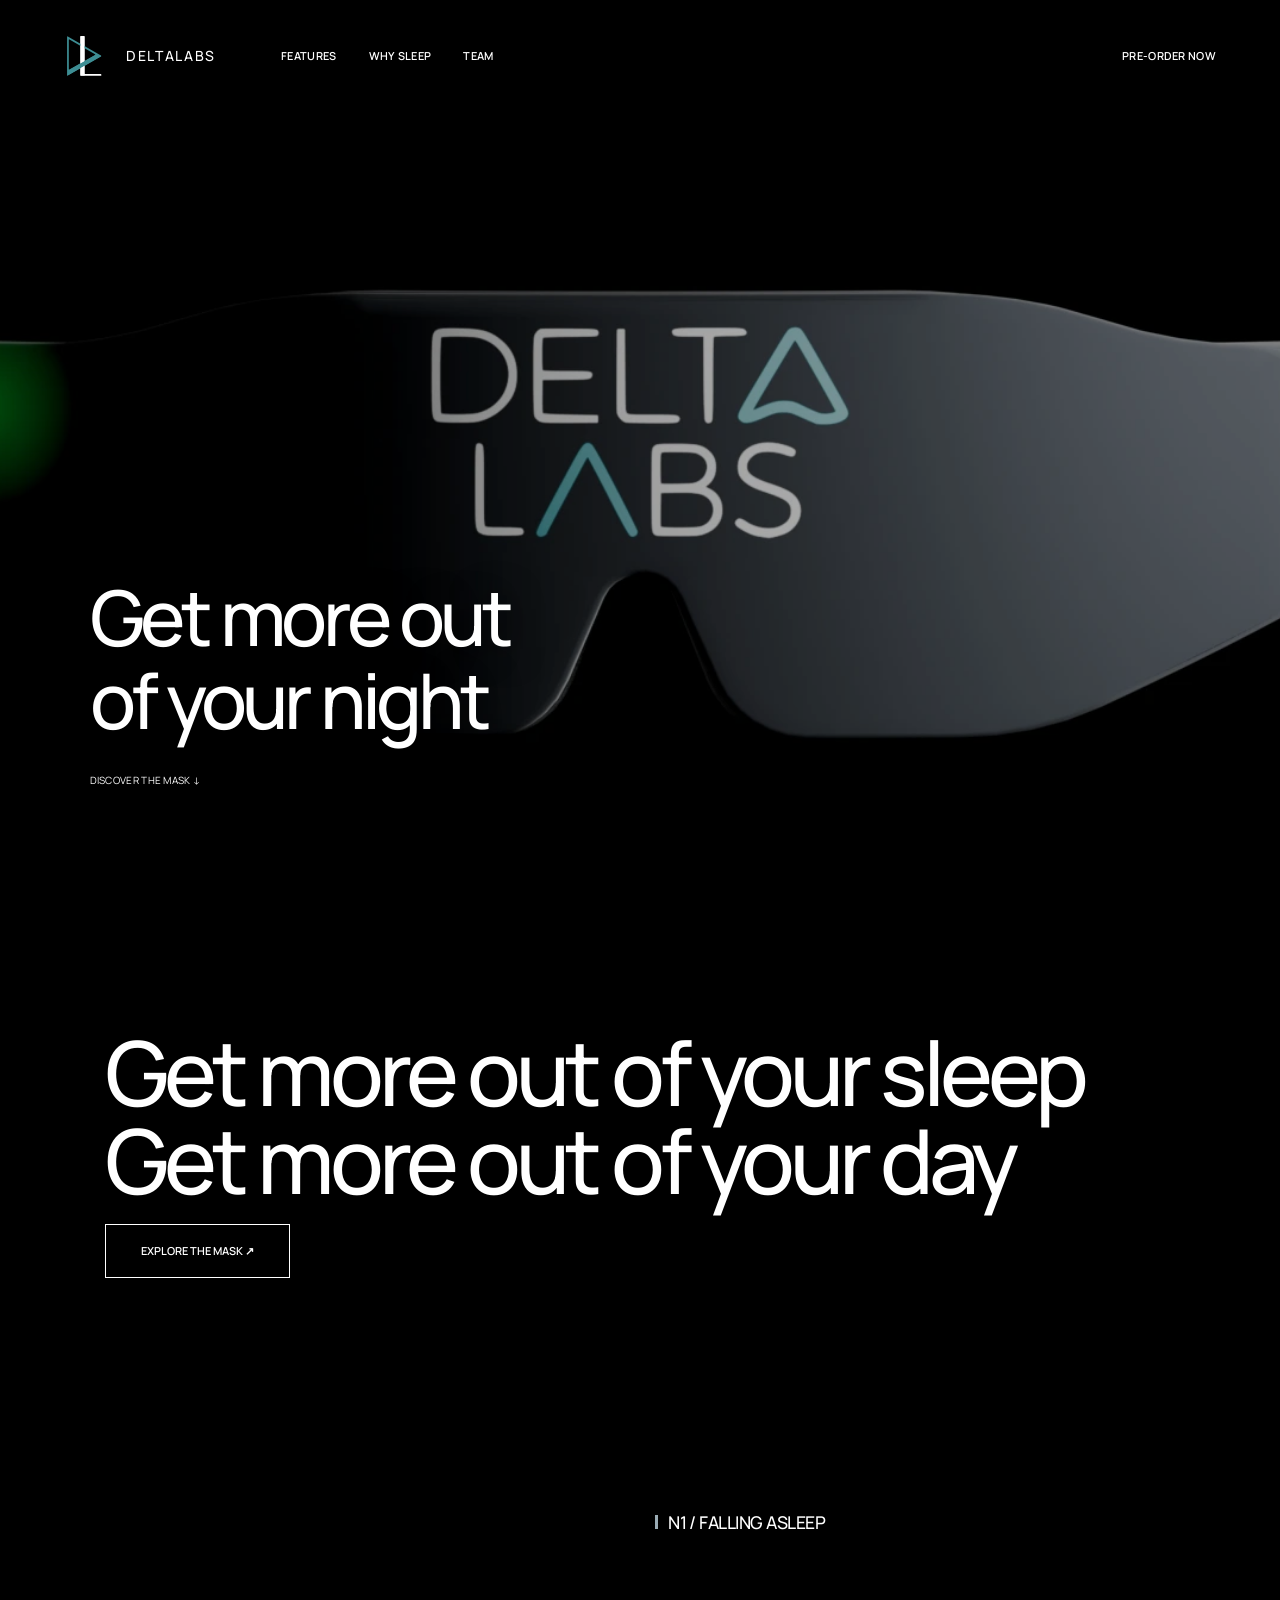
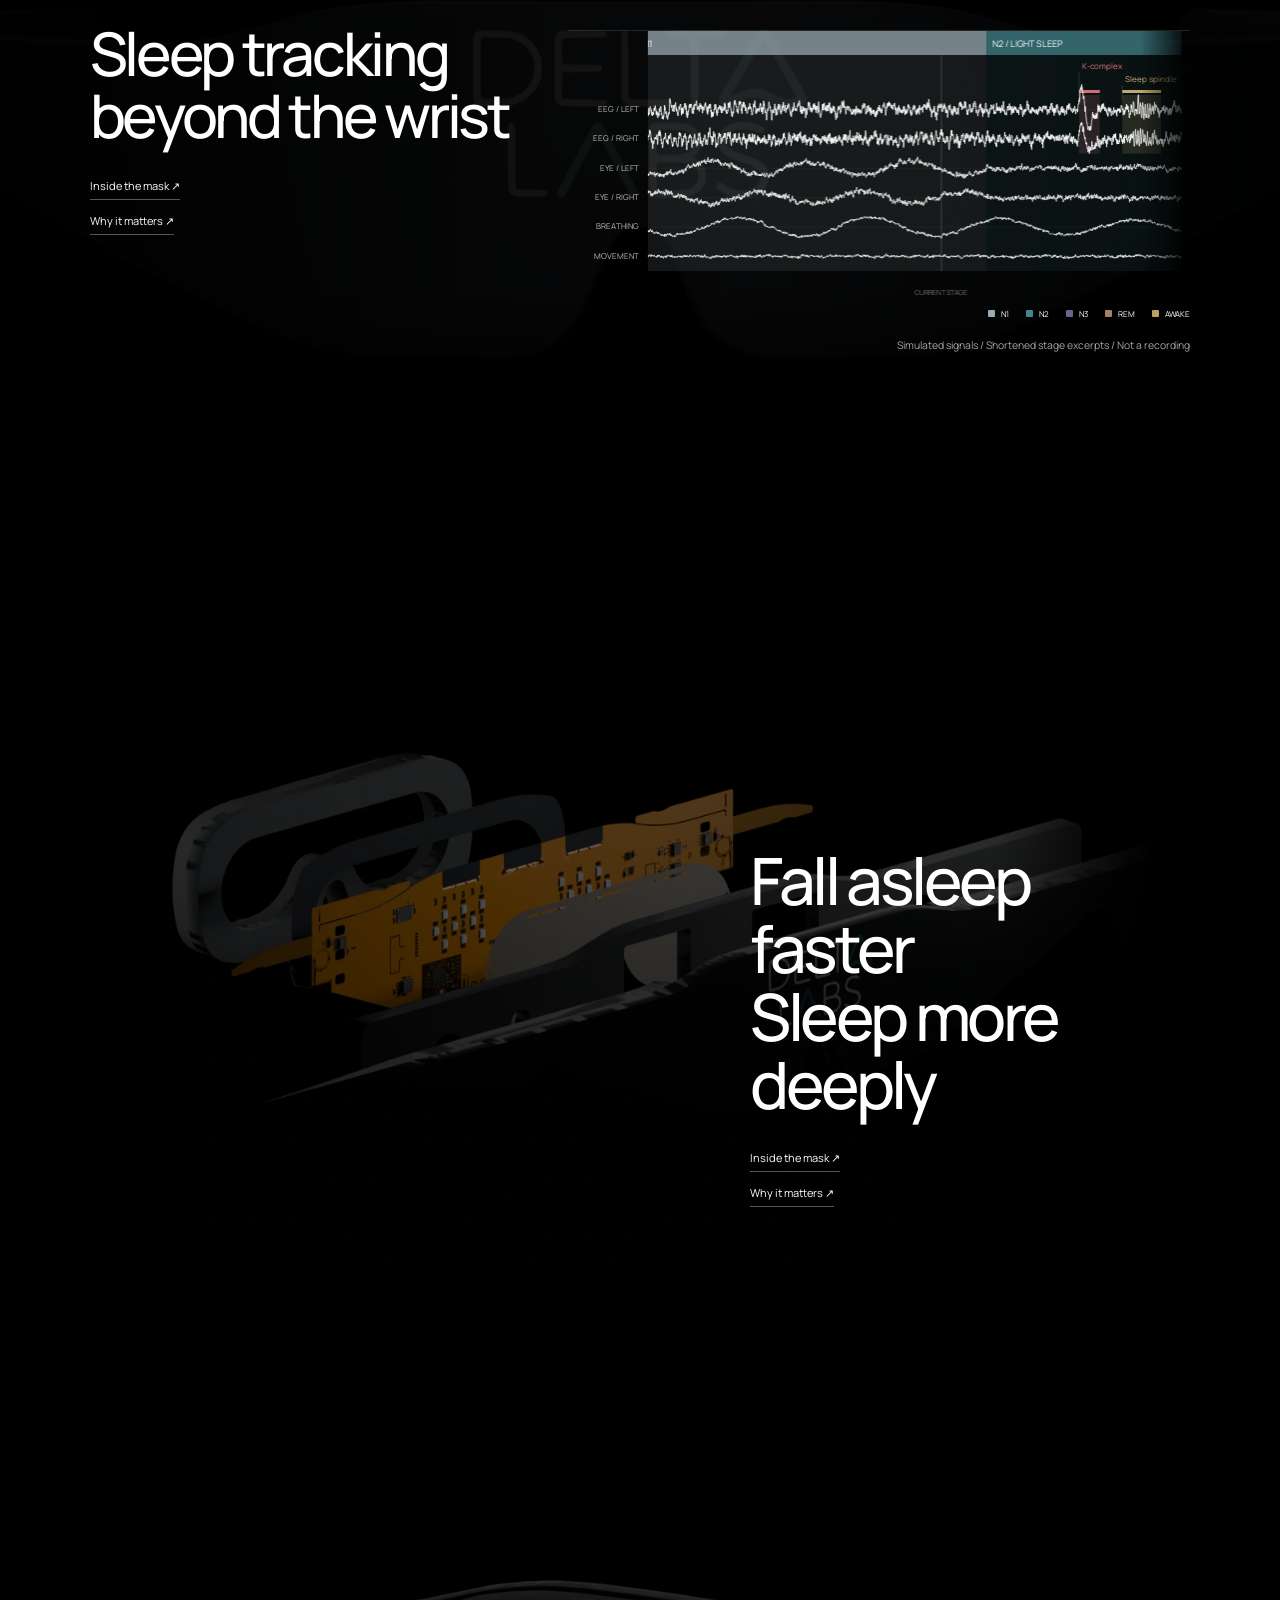
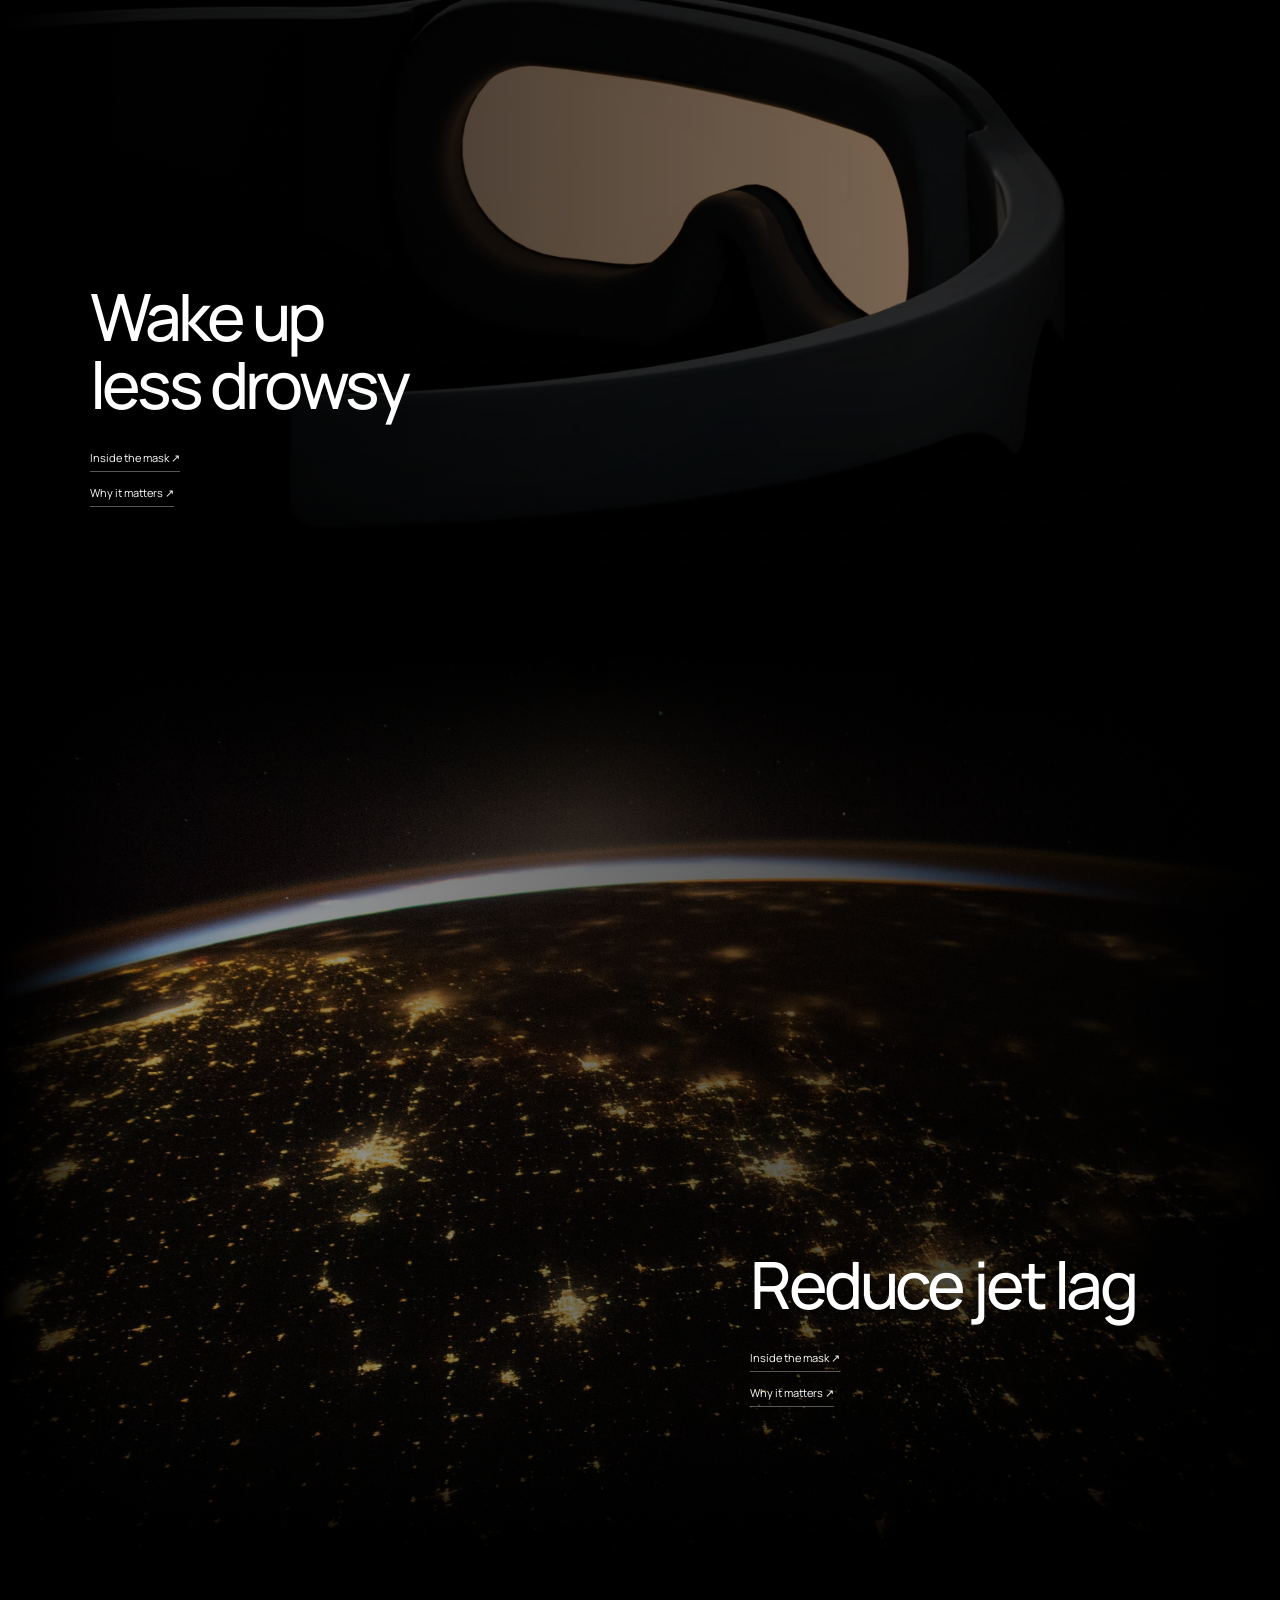
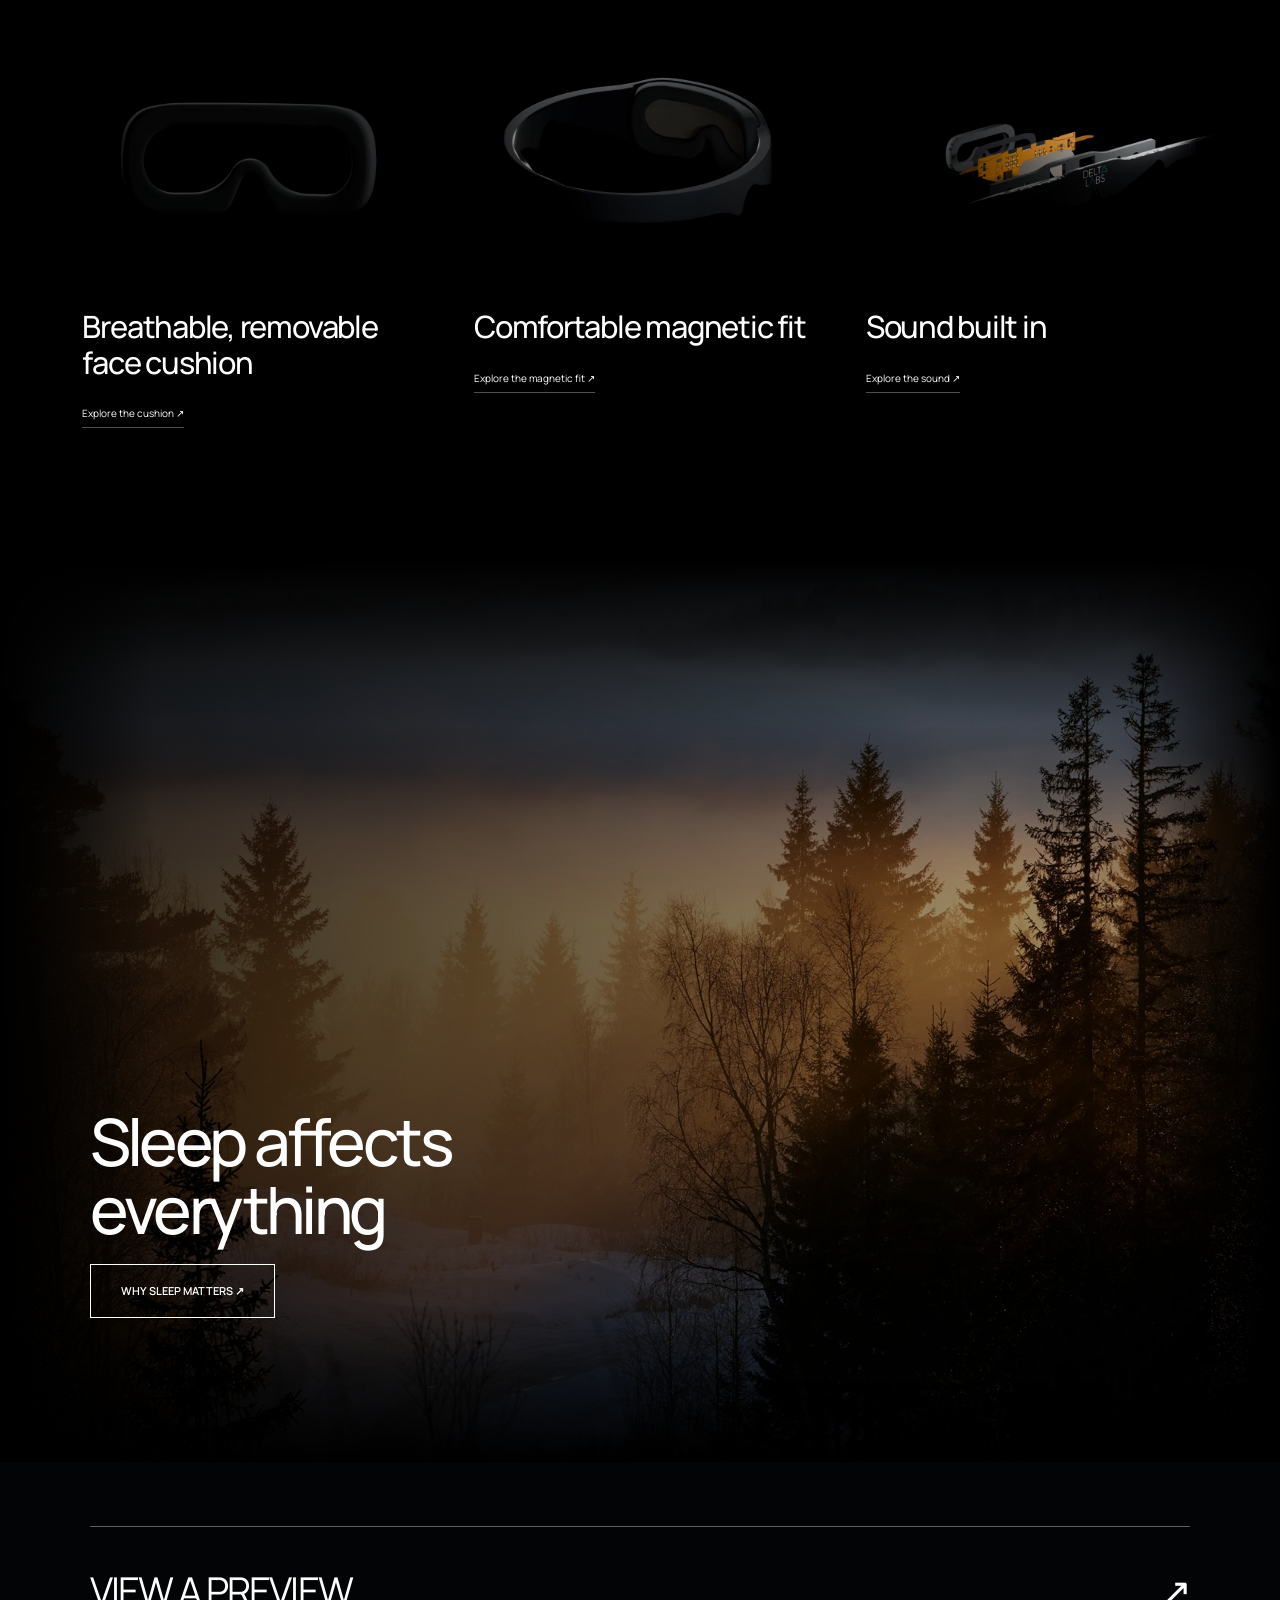
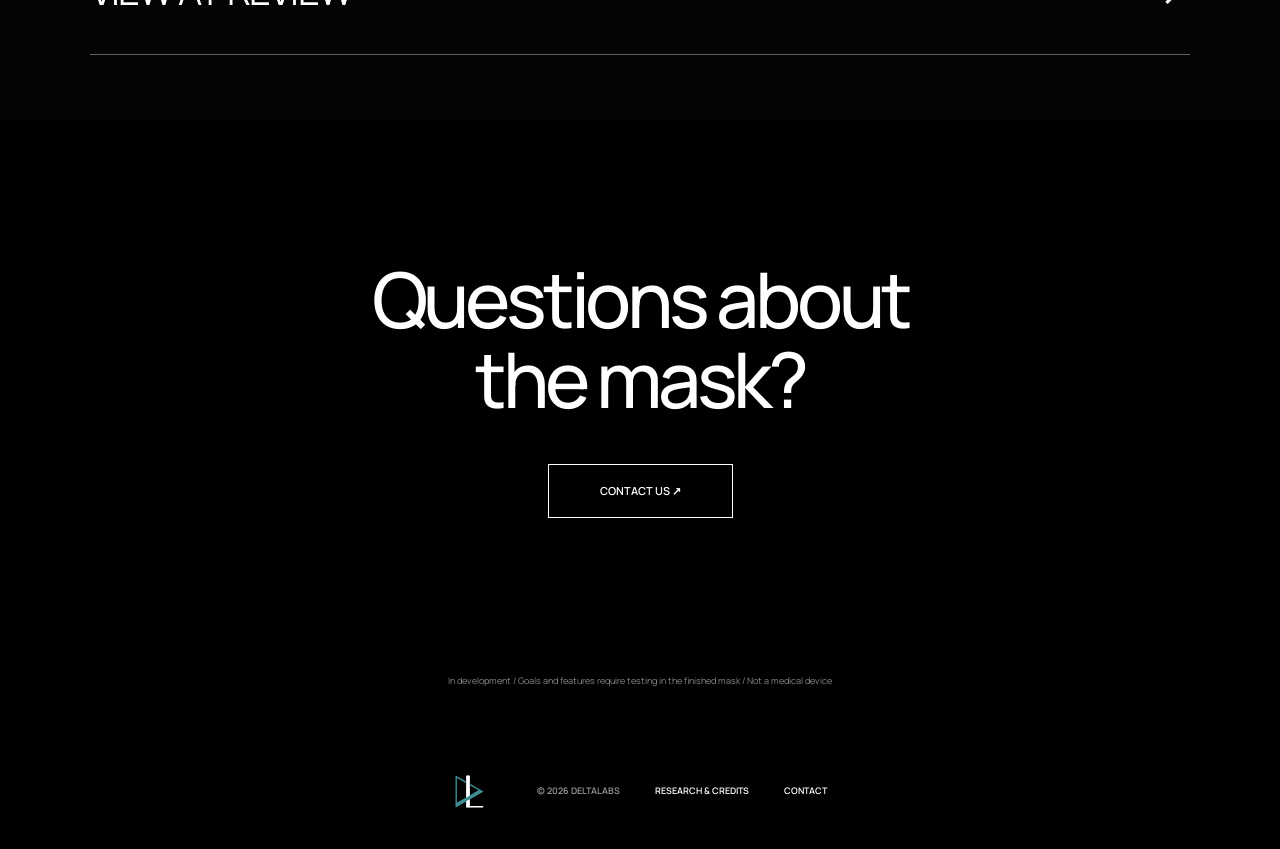
==== index.html @ 25a701cd "Shape charging pulse into two fabric light zones" ====
<!DOCTYPE html>

<html lang="en"><head><meta charset="utf-8"/><meta content="width=device-width,initial-scale=1" name="viewport"/><meta content="#000" name="theme-color"/><title>Affordable smart sleep masks — DeltaLabs</title><meta content="Affordable smart sleep masks — sleep tracking, timed light and sound, and sleep education in one mask" name="description"/><link href="assets/mark.svg?v=8" rel="icon"/><link href="styles.css?v=8" rel="stylesheet"/><link href="v4.css?v=8" rel="stylesheet"/><link href="v5.css?v=8" rel="stylesheet"/><script defer="" src="config.js"></script><script defer="" src="app.js?v=8"></script><link href="v6.css?v=8" rel="stylesheet"/><script src="signals.js?v=8" type="module"></script><link href="v8.css?v=8" rel="stylesheet"/><link rel="stylesheet" href="v9.css?v=10"></head><body class=""><a class="skip" href="#main">Skip to content</a><header class="header"><a aria-label="DeltaLabs home" class="brand" href="./"><img alt="" height="58" src="assets/mark.svg?v=8" width="58"/><span>DELTALABS</span></a><nav aria-label="Main navigation" id="navigation"><a href="features.html?v=8">Features</a><a href="sleep.html">Why sleep</a><a href="about.html">Team</a></nav><a class="nav-cta" data-campaign="" href="./#launch">Pre-order now</a><button aria-controls="navigation" aria-expanded="false" aria-label="Open navigation" class="menu-toggle"><span></span><span></span></button></header><main id="main"><section class="opening"><video aria-label="The mask under slowly moving light, followed by camera moves around its separating layers" autoplay="" class="cinematic" id="hero-video" loop="" muted="" playsinline="" poster="assets/turn-poster.webp?v=9"><source src="assets/turn-slow-v13.mp4?v=13" type="video/mp4"/></video><div class="hero-words"><h1>Get more out<br/>of your night</h1><a href="#product">DISCOVER THE MASK ↓</a></div></section>
<section class="statement" data-reveal="" id="product"><h2>Get more out of your sleep<br/>Get more out of your day</h2><a class="button" href="features.html?v=8">EXPLORE THE MASK ↗</a></section>
<section class="benefit tracking"><img alt="The mask’s dark fabric" class="backdrop" loading="lazy" src="assets/mask-front.webp?v=9"/><section aria-label="Simulated sleep signals" class="sleep-signals"><div class="signal-heading"><h3 aria-live="polite" id="current-sleep-stage">N2 / LIGHT SLEEP</h3></div><div class="signal-plot"><canvas aria-label="A moving illustration of brainwaves, eye movements, breathing and movement with sleep-stage bands, brief awakenings, K-complexes and sleep spindles" id="sleep-signals-canvas" role="img"></canvas></div><div class="signal-legend"><span data-stage="N1">N1</span><span data-stage="N2">N2</span><span data-stage="N3">N3</span><span data-stage="REM">REM</span><span data-stage="Awake">AWAKE</span></div><p class="signal-note">Simulated signals / Shortened stage excerpts / Not a recording</p></section><div class="benefit-copy" data-reveal=""><h2>Sleep tracking<br/>beyond the wrist</h2><div class="text-links"><a href="features.html?v=8#sensing">Inside the mask ↗</a><a href="sleep.html#sleep-pressure">Why it matters ↗</a></div></div></section>
<section class="benefit focus-right"><video aria-label="The mask slowly separates as the camera moves around its layers" class="cinematic backdrop" loop="" muted="" playsinline="" poster="assets/assembly-poster.webp" preload="none"><source src="assets/inside-slow.mp4?v=8" type="video/mp4"/></video><div class="benefit-copy" data-reveal=""><h2>Fall asleep faster<br/>Sleep more deeply</h2><div class="text-links"><a href="features.html?v=8#audio">Inside the mask ↗</a><a href="sleep.html#sleep-pressure">Why it matters ↗</a></div></div></section>
<section class="benefit"><video aria-label="The mask reassembles completely, then its inner wake light gradually illuminates" autoplay="" class="cinematic backdrop table-shot" loop="" muted="" playsinline="" poster="assets/wake-poster.webp?v=8" preload="none"><source src="assets/wake-slow.mp4?v=8" type="video/mp4"/></video><div class="benefit-copy" data-reveal=""><h2>Wake up<br/>less drowsy</h2><div class="text-links"><a href="features.html?v=8#light">Inside the mask ↗</a><a href="sleep.html#morning-light">Why it matters ↗</a></div></div></section>
<section class="benefit focus-right"><img alt="Sunrise over Earth with city lights on the night side" class="backdrop" loading="lazy" src="assets/earth-dawn.webp"/><div class="benefit-copy" data-reveal=""><h2>Reduce jet lag</h2><div class="text-links"><a href="features.html?v=8#light">Inside the mask ↗</a><a href="sleep.html#jet-lag">Why it matters ↗</a></div></div></section>
<section class="material-pair"><article><video aria-label="Close-up of the grey-black foam cushion" autoplay="" class="cinematic" loop="" muted="" playsinline="" poster="assets/foam-poster.webp" preload="none"><source src="assets/foam-slow.mp4?v=8" type="video/mp4"/></video><div data-reveal=""><h2>Breathable, removable face cushion</h2><a href="features.html?v=8#comfort">Explore the cushion ↗</a></div></article><article><video aria-label="The flexible mask bends closed, followed by light glinting over its seated magnets" autoplay="" class="cinematic" loop="" muted="" playsinline="" poster="assets/magnetic-poster.webp?v=8" preload="none"><source src="assets/magnetic-slow.mp4?v=8" type="video/mp4"/></video><div data-reveal=""><h2>Comfortable magnetic fit</h2><a href="features.html?v=8#fit">Explore the magnetic fit ↗</a></div></article><article><video aria-label="The mask layers and integrated audio hardware" autoplay class="cinematic" loop muted playsinline poster="assets/assembly-poster.webp" preload="none"><source src="assets/inside-slow.mp4?v=8" type="video/mp4"></video><div data-reveal><h2>Sound built in</h2><a href="features.html?v=8#audio">Explore the sound ↗</a></div></article></section><section class="benefit nature-link"><img alt="Morning sunlight through a misty forest" class="backdrop" loading="lazy" src="assets/forest-dawn.webp"/><div class="benefit-copy" data-reveal=""><h2>Sleep affects<br/>everything</h2><a class="button" href="sleep.html">WHY SLEEP MATTERS ↗</a></div></section>
<section class="ad-section"><details class="ad-preview"><summary>VIEW A PREVIEW <span>↗</span></summary><div class="ad-frame"><video controls playsinline preload="none" poster="assets/turn-poster.webp" aria-label="DeltaLabs advertisement with music"><source src="assets/deltalabs-ad.mp4" type="video/mp4"></video><p>The DeltaLabs advertisement / Sound on</p></div></details></section><section class="launch-minimal" data-reveal="" id="launch"><h2>Questions about<br/>the mask?</h2><button class="button" data-contact-open="">CONTACT US ↗</button></section><p class="product-note">In development / Goals and features require testing in the finished mask / Not a medical device</p></main><footer><a aria-label="DeltaLabs home" class="footer-brand" href="./"><img alt="" height="44" src="assets/mark.svg?v=8" width="39"/></a><span>© <span data-year="">2026</span> DELTALABS</span><a href="science.html">RESEARCH &amp; CREDITS</a><button data-contact-open="">CONTACT</button><div aria-label="DeltaLabs social accounts" class="socials"></div></footer><dialog aria-labelledby="preorder-title" id="preorder-dialog"><button aria-label="Close" class="dialog-close" data-close="">×</button><h2 id="preorder-title">Pre-orders opening soon</h2><p>The mask is still in development<br/>We’ll link pre-orders here when they open</p><a data-contact="" hidden=""></a><div class="socials"></div></dialog><dialog aria-labelledby="contact-title" id="contact-dialog"><button aria-label="Close contact" class="dialog-close" data-close="">×</button><h2 id="contact-title">Get in touch</h2><p>We’d love to hear from you</p><a data-contact="" hidden=""></a><div class="socials"></div></dialog></body></html>
---- styles.css ----
@import url('https://fonts.googleapis.com/css2?family=Archivo:wght@400;500;600;700&display=swap');
:root{color-scheme:dark;--font:'Archivo',Arial,Helvetica,sans-serif}*{box-sizing:border-box}html{scroll-behavior:smooth}body{margin:0;background:#000;color:#fff;font:15px/1.65 var(--font);overflow-x:hidden}a{color:inherit;text-decoration:none}button{font:inherit;color:inherit;border:0;background:none;cursor:pointer}img,video{display:block;max-width:100%}a:focus-visible,button:focus-visible,summary:focus-visible{outline:1px solid #fff;outline-offset:7px}::selection{background:white;color:black}.sr-only{position:absolute;width:1px;height:1px;padding:0;margin:-1px;overflow:hidden;clip:rect(0,0,0,0);white-space:nowrap;border:0}.skip{position:fixed;z-index:100;top:-80px;left:20px;background:white;color:black;padding:15px}.skip:focus{top:10px}.header{position:absolute;z-index:20;top:0;left:0;width:100%;height:112px;display:flex;align-items:center;gap:65px;padding:0 5%;background:linear-gradient(#0008,transparent)}.brand{display:block;flex-shrink:0}.brand img{width:116px;height:65px;object-fit:contain}.header nav{display:flex;gap:32px}.header nav a,.nav-cta{font-size:11px;font-weight:600;letter-spacing:.3px;text-transform:uppercase;position:relative}.header nav a:after,.nav-cta:after{content:'';position:absolute;width:0;height:1px;bottom:-6px;left:0;background:white;transition:width .3s}.header nav a:hover:after,.nav-cta:hover:after{width:100%}.nav-cta{margin-left:auto}.menu-toggle{display:none}.hero{position:relative;width:100%;height:100svh;min-height:540px;background:#000;overflow:hidden}.hero>video{width:100%;height:100%;object-fit:cover;object-position:center}.scroll-cue{position:absolute;bottom:38px;left:calc(50% - 20px);width:40px;height:40px;display:grid;place-items:center}.scroll-cue span{width:15px;height:15px;border-right:2px solid #fff;border-bottom:2px solid #fff;transform:rotate(45deg);animation:chevron 2.5s ease-in-out infinite}.replay{position:absolute;bottom:42px;right:5%;font-size:9px;letter-spacing:1px;color:#ffffffa0;min-height:35px;padding:10px}.scene{position:relative;min-height:740px;height:100svh;max-height:1300px;isolation:isolate;overflow:hidden;background:#000}.scene-image{position:absolute;inset:0;width:100%;height:100%;object-fit:cover;object-position:center;z-index:-2}.scene:after{content:'';position:absolute;inset:0;background:linear-gradient(0deg,#000b,transparent 53%);z-index:-1;pointer-events:none}.scene-copy{position:absolute;left:6%;bottom:10%;max-width:420px}.scene-copy.right{left:auto;right:6%}.eyebrow{font-size:12px;font-weight:400;letter-spacing:.6px;margin:0 0 15px;text-transform:uppercase;color:#fff}h2{font:600 clamp(38px,4.2vw,66px)/1.04 var(--font);letter-spacing:-1.6px;margin:0 0 20px}h2 em{font-style:normal}.scene-copy>p:not(.eyebrow),.launch-copy>p:not(.eyebrow){font-size:14px;color:#ddd;line-height:1.7;margin:0 0 24px}.button{display:inline-flex;min-height:54px;min-width:185px;padding:16px 24px;align-items:center;justify-content:center;border:1px solid #fff;color:#fff;background:transparent;font-size:11px;font-weight:600;transition:background .25s,color .25s}.button:hover{background:#fff;color:#000}.button span{margin-left:25px}.science-teaser{position:relative;min-height:800px;height:100svh;max-height:1100px;padding:100px 6%;display:flex;align-items:center;overflow:hidden}.science-heading{position:relative;z-index:2;max-width:470px}.science-heading h2{font-size:clamp(45px,5.5vw,82px)}.science-heading>p:not(.eyebrow){font-size:15px;color:#ccc;line-height:1.9;margin:25px 0 30px}.bird-trace{position:absolute;left:35%;top:9%;width:75%;height:85%;opacity:.8}.bird-trace svg{width:100%;height:100%;fill:none;stroke:#fff;stroke-width:1}.bird-trace circle{stroke:#ffffff13}.bird-trace .flight-path{stroke:#ffffff40;stroke-dasharray:2 10}.bird-trace .bird{fill:#fff;stroke:none;transform-origin:50% 50%;animation:glide 10s ease-in-out infinite}.launch{position:relative;min-height:850px;height:100svh;max-height:1300px;overflow:hidden;background:#000}.launch>img{position:absolute;inset:0;width:100%;height:100%;object-fit:cover}.launch-copy{position:absolute;bottom:9%;width:100%;text-align:center;padding:0 6%}.launch-copy h2{margin:0 0 20px}.contact-line{display:flex;justify-content:center;align-items:center;gap:45px;flex-wrap:wrap;padding:65px 6% 25px;font-size:10px;font-weight:500}.contact-line p{color:#888}.contact-line button{font-size:10px;padding:0}.contact-line a:hover,.contact-line button:hover{color:#aaa}.product-note{text-align:center;max-width:920px;margin:15px auto 45px;padding:0 5%;font-size:9px;color:#888;line-height:1.8}footer{display:flex;justify-content:center;align-items:center;gap:35px;min-height:115px;padding:30px 6%;font-size:9px;font-weight:600}footer>span{color:#999}footer button{font-size:9px;font-weight:600;padding:0}.footer-brand{margin-right:10px}.footer-brand img{object-fit:contain}.socials{display:flex;gap:22px;flex-wrap:wrap;font-size:10px}.socials:empty{display:none}dialog{border:1px solid #ffffff35;background:#050505;color:#fff;padding:50px;width:min(650px,92vw);max-height:90svh;overflow-y:auto}dialog::backdrop{background:#000e;backdrop-filter:blur(8px)}dialog h2{font-size:36px;letter-spacing:-1px}dialog p{font-size:13px;color:#bbb}.dialog-close{position:absolute;top:12px;right:18px;font-size:30px;font-weight:400;padding:5px;line-height:1}.small-note{font-size:10px!important;color:#999!important;margin-top:30px}.film-heading{display:flex;justify-content:space-between;align-items:center;margin-bottom:25px}.film-heading h2{font-size:22px;margin:0}.film-heading button{font-size:32px;line-height:1}#film-dialog{width:min(1200px,94vw);padding:25px}#product-film{width:100%;height:auto}body.modal-open{overflow:hidden}dl{margin:35px 0 0}dl>div{padding:17px 0;border-top:1px solid #ffffff30;display:grid;grid-template-columns:135px 1fr;gap:20px}dt{font-size:10px;font-weight:600}dd{margin:0;font-size:12px;color:#bbb}a[hidden]{display:none!important}.inner-page .header{position:relative;background:none}.section{padding:80px 6%;max-width:1600px;margin:auto}.page-hero{padding-top:70px;padding-bottom:60px}.page-hero h1{font:600 clamp(54px,6.3vw,98px)/1.02 var(--font);letter-spacing:-3px;margin:25px 0 30px;text-transform:uppercase}.page-hero h1 em{font-style:normal}.page-hero>p{max-width:620px;color:#bbb;font-size:15px}.team-grid{display:grid;grid-template-columns:1fr 1fr;gap:80px;padding-top:30px}.team-card{border-top:1px solid #ffffff50;padding-top:30px}.team-card h2{font-size:35px;line-height:1.1;letter-spacing:-1px;margin:20px 0 25px}.team-card .role{font-size:10px;color:#aaa;letter-spacing:.5px}.team-card p{font-size:14px;color:#bbb;line-height:1.9}.editorial{max-width:1050px;padding-top:20px}.editorial h2{font-size:36px;letter-spacing:-1px;line-height:1.15;margin:55px 0 25px}.editorial h3{font-size:21px;font-weight:500;line-height:1.4;margin:35px 0 15px}.editorial p,.editorial li{font-size:14px;color:#bbb;line-height:1.95}.editorial a:not(.button){text-decoration:underline;text-decoration-color:#ffffff60;text-underline-offset:4px;color:#fff}.course-note{font-size:11px!important;border-top:1px solid #ffffff30;padding-top:22px;color:#999!important}.chapter{border-top:1px solid #ffffff25;padding-top:35px;margin-top:55px;scroll-margin-top:40px}.chapter h2{margin-top:20px}.chapter .eyebrow{font-size:10px}.editorial li{margin-bottom:18px}.editorial ol{padding-left:20px}.science-nav{display:flex;flex-wrap:wrap;gap:25px;padding-top:0;padding-bottom:40px}.science-nav a{font-size:10px;text-transform:uppercase;border-bottom:1px solid #ffffff40;padding-bottom:5px}.contact.section{display:grid;grid-template-columns:1fr 1fr;gap:80px;border-top:1px solid #ffffff30}.contact h2{font-size:35px;margin:25px 0}.contact p{color:#aaa;font-size:13px}.contact-links{display:flex;flex-direction:column;align-items:flex-start;justify-content:center;gap:20px}.contact-links p{font-size:12px}.contact-links>a:not(.button){font-size:12px}.ready .scene-copy,.ready .science-heading,.ready .launch-copy{opacity:0;transform:translateY(25px);transition:transform .8s ease,opacity .8s ease}.ready .in-view .scene-copy,.ready .in-view .science-heading,.ready .in-view .launch-copy{opacity:1;transform:translateY(0)}
@keyframes chevron{0%,100%{transform:translateY(0) rotate(45deg);opacity:.5}50%{transform:translateY(8px) rotate(45deg);opacity:1}}@keyframes glide{50%{transform:translateY(-12px) rotate(2deg)}}
@media(max-width:900px){.header{gap:35px}.header nav{gap:24px}.scene{min-height:700px}.scene-copy,.scene-copy.right{max-width:340px;bottom:9%}.science-teaser{min-height:720px}.bird-trace{left:28%;width:90%;opacity:.4}h2{font-size:48px}.launch{min-height:740px}}
@media(max-width:600px){.header{height:90px;padding:0 6%;gap:20px}.brand img{width:88px;height:56px}.header nav{display:none;position:absolute;top:90px;left:0;right:0;background:#000;padding:25px 6% 35px;flex-direction:column;gap:25px;border-bottom:1px solid #ffffff20}.header nav.open{display:flex}.header nav a{font-size:12px}.nav-cta{font-size:9px;letter-spacing:0}.menu-toggle{display:flex;width:24px;height:30px;flex-direction:column;justify-content:center;gap:6px;padding:0}.menu-toggle span{display:block;width:22px;height:1px;background:#fff;transition:transform .2s}.menu-toggle[aria-expanded=true] span:first-child{transform:translateY(3.5px) rotate(45deg)}.menu-toggle[aria-expanded=true] span:last-child{transform:translateY(-3.5px) rotate(-45deg)}.hero{min-height:580px}.hero>video{object-fit:contain;transform:scale(1.08)}.scroll-cue{bottom:35px}.replay{bottom:37px;font-size:8px}.scene{height:95svh;min-height:680px;max-height:950px}.scene-image{object-fit:contain;object-position:center 28%;height:66%;top:0;transform:scale(1.6)}.scene-copy,.scene-copy.right{left:7%;right:7%;bottom:8%;max-width:360px}.scene:after{background:linear-gradient(0deg,#000 3%,#000c 27%,transparent 62%)}.eyebrow{font-size:10px;margin-bottom:16px}h2{font-size:40px;letter-spacing:-1px;line-height:1.06;margin-bottom:22px}.scene-copy>p:not(.eyebrow){font-size:13px;line-height:1.8;margin-bottom:25px}.button{font-size:10px;padding:15px 20px;min-height:50px;min-width:170px}.science-teaser{height:90svh;min-height:720px;padding:65px 7%;align-items:flex-end}.science-heading{max-width:340px}.science-heading h2{font-size:46px}.science-heading>p:not(.eyebrow){font-size:13px}.bird-trace{top:-12%;left:-3%;width:110%;height:65%;opacity:.7}.launch{min-height:740px;height:95svh}.launch>img{object-fit:contain;height:70%;transform:scale(1.4)}.launch-copy{bottom:8%;padding:0 7%;text-align:left}.launch-copy h2{font-size:37px}.launch-copy>p:not(.eyebrow){font-size:12px}.contact-line{padding:40px 7% 20px;gap:25px;justify-content:flex-start}.contact-line p{width:100%;margin:0;font-size:9px}.contact-line a,.contact-line button{font-size:9px}.product-note{text-align:left;padding:0 7%;font-size:8px;margin-bottom:25px}footer{justify-content:flex-start;flex-wrap:wrap;padding:25px 7%;gap:24px;font-size:8px}footer button{font-size:8px}.footer-brand{margin-right:0}.footer-brand img{width:30px;height:35px}.section{padding:55px 7%}.page-hero{padding-top:50px;padding-bottom:25px}.page-hero h1{font-size:48px;letter-spacing:-1.5px;line-height:1.05}.page-hero>p{font-size:13px}.team-grid{grid-template-columns:1fr;gap:45px;padding-top:30px}.team-card h2{font-size:32px}.team-card p{font-size:13px}.editorial{padding-top:20px}.editorial h2{font-size:29px;margin-top:40px}.editorial h3{font-size:20px}.editorial p,.editorial li{font-size:13px}.science-nav{gap:18px;padding-top:15px;padding-bottom:30px}.science-nav a{font-size:9px}.contact.section{grid-template-columns:1fr;gap:15px}dialog{padding:40px 25px}dialog h2{font-size:30px}dl>div{grid-template-columns:1fr;gap:10px}.chapter{margin-top:40px;padding-top:25px}.chapter h2{margin-top:15px}}
@media(prefers-reduced-motion:reduce){html{scroll-behavior:auto}*,*:before,*:after{animation:none!important;transition:none!important}.ready .scene-copy,.ready .science-heading,.ready .launch-copy{opacity:1;transform:none}}
---- v4.css ----
@import url('https://fonts.googleapis.com/css2?family=Manrope:wght@400;500;600;700&display=swap');
:root{--font:'Manrope',Arial,sans-serif}body{color:#fff}h1,h2{font-weight:500;letter-spacing:-.055em}p{color:#fff}.brand img{width:120px;height:70px}.opening{height:100svh;min-height:580px;position:relative;overflow:hidden}.opening video{width:100%;height:100%;object-fit:cover}.opening-bottom{position:absolute;bottom:35px;left:6%;right:6%;display:flex;justify-content:space-between;font-size:10px;letter-spacing:.08em}.opening-bottom button{font-size:9px}.statement{padding:140px 7%;max-width:1250px;margin:auto}.statement h2{font-size:clamp(58px,8vw,116px);line-height:1}.statement>p:not(.eyebrow){margin:30px 0;font-size:17px;line-height:1.8}.benefit{height:100svh;min-height:700px;position:relative;isolation:isolate;overflow:hidden}.backdrop{position:absolute;z-index:-3;inset:0;width:100%;height:100%;object-fit:cover;filter:brightness(.65)}.benefit:after,.sleep-hero:after{content:'';position:absolute;inset:0;z-index:-1;background:linear-gradient(90deg,#000c,transparent 85%),linear-gradient(0deg,#000,transparent 35%,transparent 85%,#000)}.benefit-copy{position:absolute;left:7%;bottom:12%;width:min(440px,86%)}.benefit-copy h2{font-size:clamp(50px,6vw,88px)}.benefit-copy>p:not(.eyebrow){max-width:330px;font-size:15px}.text-links{display:flex;flex-direction:column;align-items:flex-start;gap:12px;margin-top:30px;font-size:11px}.text-links a{border-bottom:1px solid #ffffff55;padding-bottom:4px}.caption{display:block;font-size:9px!important;letter-spacing:.06em;margin-top:30px!important}.eeg{position:absolute;right:-10%;top:22%;width:80%;opacity:.75;overflow:visible}.eeg path{fill:none;stroke:#fff;stroke-width:1;stroke-dasharray:1800;animation:signal 12s linear infinite}.sensing .backdrop{object-position:70% center;filter:brightness(.55)}.launch-minimal{text-align:center;padding:140px 7%}.launch-minimal h2{font-size:clamp(48px,6vw,84px)}.launch-minimal .button{margin-top:25px}.team-intro{padding:80px 7% 100px}.team-intro h1{font-size:clamp(54px,7vw,104px);line-height:1.03;margin:25px 0}.founders{padding:0 7%;max-width:1600px;margin:auto}.founder{display:grid;grid-template-columns:1fr 1fr;align-items:center;gap:9%;padding:45px 0 100px}.founder img{width:100%;height:auto;aspect-ratio:1;object-fit:cover;border-radius:3px}.founder h2{font-size:clamp(32px,4vw,55px)}.founder p{font-size:14px;line-height:1.9}.founder:nth-child(2) img{order:2}.sleep-hero{position:relative;isolation:isolate;height:90svh;min-height:650px;display:flex;align-items:flex-end;padding:100px 7%}.sleep-hero h1{font-size:clamp(65px,9vw,136px);line-height:.98;margin:20px 0 30px}.sleep-hero>div{max-width:660px}.sleep-hero p{max-width:390px}.guide-nav{padding:30px 7%;display:flex;gap:25px;flex-wrap:wrap;border-bottom:1px solid #ffffff20;font-size:10px;text-transform:uppercase}.sleep-chapter{position:relative;isolation:isolate;padding:110px 7%;scroll-margin-top:30px;overflow:hidden;min-height:650px}.sleep-chapter>.backdrop{opacity:.45;filter:brightness(.7)}.sleep-chapter:after{content:'';position:absolute;inset:0;z-index:-1;background:linear-gradient(0deg,#000,transparent 35%,#0009 75%,#000),linear-gradient(90deg,#000b,transparent)}.chapter-layout{display:grid;grid-template-columns:1fr 1fr;gap:10%;max-width:1450px;margin:auto}.chapter-lead{position:sticky;top:60px;align-self:start}.chapter-lead h2{font-size:clamp(43px,5vw,74px)}.chapter-lead>p{max-width:400px}.research-details{border-top:1px solid #ffffff55;padding:20px 0}.research-details summary{cursor:pointer;list-style:none;display:flex;justify-content:space-between;gap:20px;font-size:16px;line-height:1.5}.research-details summary::-webkit-details-marker{display:none}.research-details summary:after{content:'+'}.research-details[open] summary:after{content:'−'}.research-details p{font-size:13px;line-height:1.95;margin-top:20px}.research-details a,.source-line a{border-bottom:1px solid #ffffff66}.source-line{font-size:10px;line-height:1.9;margin-top:25px}.feature-shell{height:calc(100svh - 112px);min-height:690px;position:relative;overflow:hidden}.feature-heading{position:absolute;left:6%;top:20px;z-index:3;pointer-events:none}.feature-heading h1{font-size:clamp(35px,4vw,62px);line-height:1.05;margin:10px 0}.feature-heading p{font-size:10px}.model-stage{position:absolute;inset:0 28% 0 0;background:radial-gradient(ellipse at 45% 50%,#17191a 0,black 65%)}.model-stage canvas{width:100%;height:100%;display:block}.model-status{position:absolute;left:6%;bottom:20px;font-size:10px}.hotspots{position:absolute;inset:0;pointer-events:none}.hotspot{position:absolute;pointer-events:auto;width:32px;height:32px;border-radius:50%;border:1px solid #fff;background:#0008;transform:translate(-50%,-50%);font-size:17px;box-shadow:0 0 0 5px #ffffff15;transition:background .3s}.hotspot:after{content:attr(aria-label);position:absolute;left:40px;top:7px;white-space:nowrap;font-size:9px;letter-spacing:.04em}.hotspot[aria-pressed=true]{background:white;color:black}.feature-description{position:absolute;right:6%;top:20%;width:27%;max-width:380px}.feature-description h2{font-size:clamp(30px,3.2vw,49px);margin:20px 0}.feature-description p{font-size:13px;line-height:1.9}.part-selector{display:flex;flex-wrap:wrap;gap:8px;margin-top:30px}.part-selector button{padding:8px 11px;border:1px solid #ffffff40;border-radius:20px;font-size:10px}.part-selector button[aria-pressed=true]{background:white;color:black}.reset-model{margin-top:22px;font-size:10px;border-bottom:1px solid #ffffff55;padding:5px 0}.feature-note{font-size:9px!important;opacity:.7;margin-top:25px}.model-fallback{position:absolute;width:100%;height:100%;object-fit:contain;opacity:.5;pointer-events:none}.model-loaded .model-fallback{display:none}.reveal-ready [data-reveal]{opacity:0;transform:translateY(28px);transition:opacity 1s,transform 1s}.reveal-ready [data-reveal].revealed{opacity:1;transform:none}.motion-paused .eeg path{animation-play-state:paused}@keyframes signal{to{stroke-dashoffset:-3600}}
@media(max-width:850px){.chapter-layout{grid-template-columns:1fr;gap:35px}.chapter-lead{position:static}.feature-shell{height:auto;min-height:1050px}.model-stage{inset:0 0 auto;height:570px}.feature-description{top:580px;left:7%;right:7%;width:auto;max-width:none}.feature-heading{top:20px}.hotspot:after{display:none}.feature-heading h1{font-size:38px}.feature-description h2{font-size:38px}.founder{gap:6%}.founder p{font-size:12px}.feature-heading p{max-width:240px}}
@media(max-width:600px){.opening{min-height:580px}.opening video{object-fit:cover;object-position:50% 50%}.opening-bottom{font-size:8px}.opening-bottom button{font-size:8px}.statement{padding:95px 7%}.statement>p:not(.eyebrow){font-size:14px}.benefit{height:90svh;min-height:660px}.benefit-copy{bottom:10%}.benefit-copy h2{font-size:54px}.benefit-copy>p:not(.eyebrow){font-size:13px;max-width:290px}.benefit:after{background:linear-gradient(0deg,#000 0,#0009 35%,transparent 80%,#000)}.backdrop{object-position:60% center}.eeg{width:130%;top:18%;right:-35%}.launch-minimal{padding:95px 7%}.team-intro{padding:55px 7% 55px}.team-intro h1{font-size:55px}.team-intro>p{font-size:13px}.founder{grid-template-columns:1fr;gap:30px;padding:25px 0 65px}.founder:nth-child(2) img{order:0}.founder h2{font-size:35px}.founder p{font-size:13px}.sleep-hero{min-height:650px;padding-bottom:75px}.sleep-hero h1{font-size:69px}.sleep-hero p{font-size:14px}.sleep-chapter{padding:75px 7%}.guide-nav{gap:18px;font-size:9px}.chapter-lead h2{font-size:47px}.chapter-lead>p{font-size:14px}.research-details summary{font-size:14px}.research-details p{font-size:12px}.feature-shell{min-height:1050px}.model-stage{height:510px}.feature-description{top:520px}.feature-heading{left:7%}.feature-heading h1{font-size:34px}.model-status{bottom:8px}.feature-note{font-size:9px}.brand img{width:90px;height:60px}}
.wild-gallery{display:grid;grid-template-columns:1fr 1fr;gap:3%;padding:30px 7% 80px}.wild-gallery figure{margin:0}.wild-gallery img{width:100%;aspect-ratio:3/2;object-fit:cover;filter:brightness(.75)}.wild-gallery figcaption{font-size:10px;margin-top:15px;max-width:350px}@media(max-width:600px){.wild-gallery{grid-template-columns:1fr;gap:35px}}
.spin-toggle{display:block;font-size:10px;padding:7px 0;margin-top:10px}.model-stage canvas{touch-action:none;cursor:grab}.model-stage.dragging canvas{cursor:grabbing}.hotspots{z-index:2}.hotspot:after{opacity:0;transition:opacity .2s;background:#000b;padding:2px 5px;top:4px}.hotspot:hover:after,.hotspot:focus-visible:after,.hotspot[aria-pressed=true]:after{opacity:1;color:white}
@media(min-width:851px){.model-stage{right:34%}}
@media(max-width:600px){.opening video{transform:scale(.8)}}
@media(prefers-reduced-motion:reduce){.reveal-ready [data-reveal]{opacity:1;transform:none}.eeg path{animation:none}}
---- v5.css ----
.opening video{filter:brightness(.48)}.hero-words{position:absolute;bottom:12%;left:7%;right:7%;z-index:2;pointer-events:none}.hero-words h1{font-size:clamp(40px,5.6vw,78px);line-height:1.08;font-weight:500;letter-spacing:-.055em;max-width:920px;margin:12px 0 25px;text-shadow:0 3px 35px #000}.hero-words a{pointer-events:auto;font-size:10px;letter-spacing:.03em}.opening>.motion-toggle{position:absolute;right:6%;bottom:35px;border:1px solid #ffffff55;border-radius:50%;width:32px;height:32px;padding:0;font-size:13px}.statement{padding-top:110px;padding-bottom:110px}.statement h2{font-size:clamp(52px,7.4vw,104px)}.benefit .backdrop{mask-image:linear-gradient(0deg,transparent,#000 18%,#000 82%,transparent);filter:brightness(.6)}.benefit-copy{bottom:16%}.benefit-copy h2{font-size:clamp(46px,5.1vw,76px)}.benefit-copy>p:not(.eyebrow){font-size:14px;line-height:1.8;max-width:380px}.benefit:after{background:linear-gradient(90deg,#000b,transparent 75%)}.focus-right .benefit-copy{left:auto;right:7%}.focus-right:after{background:linear-gradient(-90deg,#000c,transparent 80%)}.focus-right .backdrop{object-position:40% center}.tracking .backdrop{opacity:.3}.tracking .benefit-copy{bottom:12%}.sleep-signals{position:absolute;width:66%;right:2%;top:10%;mask-image:linear-gradient(90deg,transparent,#000 8%,#000 93%,transparent)}.signal-row{display:flex;align-items:center;gap:18px;height:62px}.signal-row>span{flex:0 0 95px;font-size:8px;letter-spacing:.08em;text-align:right}.signal-row>div{overflow:hidden;flex:1;mask-image:linear-gradient(90deg,transparent,#000 8%,#000 90%,transparent)}.signal-row svg{width:200%;max-width:none;height:55px;display:block;animation:trace-slide 22s linear infinite}.signal-row polyline{fill:none;stroke:#fff;stroke-width:1;vector-effect:non-scaling-stroke;opacity:.8}.sleep-signals>p{text-align:right;font-size:8px;padding:15px 10%;opacity:.7}.motion-paused .signal-row svg{animation-play-state:paused}.founder .background-line{font-size:clamp(17px,1.8vw,25px);line-height:1.65;margin:25px 0}.founder p{max-width:520px}.team-intro h1{font-size:clamp(48px,6.5vw,92px)}
.explorer{max-width:1800px;margin:auto;padding:25px 5% 35px}.explorer-heading{padding:0 2%}.explorer-heading h1{font-size:clamp(38px,4vw,60px);line-height:1.1;margin:12px 0;font-weight:500}.explorer-view{display:grid;grid-template-columns:minmax(0,1fr) 300px;align-items:center;gap:4%;min-height:480px;height:56svh;max-height:680px}.explorer .model-stage{position:relative;inset:auto!important;width:100%;height:100%;min-height:390px;overflow:hidden;background:radial-gradient(ellipse,#16181a,transparent 67%);mask-image:linear-gradient(90deg,transparent,#000 5%,#000 95%,transparent)}.explorer .feature-description{position:relative;inset:auto;width:auto;max-width:none;align-self:center;padding:15px 0;z-index:2;min-height:270px}.explorer .feature-description h2{font-size:clamp(32px,3.2vw,48px);line-height:1.1;overflow-wrap:normal;margin:15px 0}.explorer .feature-description p{font-size:13px;line-height:1.8}.explorer #part-science{font-size:10px;border-bottom:1px solid #ffffff60;padding-bottom:6px;display:inline-block;margin-top:16px}.explorer .model-status{bottom:15px;left:6%;font-size:9px}.explorer-controls{display:flex;align-items:center;gap:25px;flex-wrap:wrap;justify-content:center;padding:15px 0 0}.explorer-controls .part-selector{margin:0;justify-content:center;gap:10px}.explorer-controls .part-selector button{padding:10px 17px;font-size:11px;background:#000}.explorer-controls .part-selector button[aria-pressed=true]{background:white}.model-controls{display:flex;align-items:center;gap:22px}.model-controls .reset-model{margin:0}.model-controls .spin-toggle{display:grid;place-items:center;font-size:13px;margin:0;padding:0;width:32px;height:32px;border:1px solid #ffffff50;border-radius:50%}.explorer-controls>p{font-size:8px;opacity:.75}.explorer>.feature-note{text-align:center;margin:18px 0 0;font-size:8px!important}.feature-description[aria-busy=true]{opacity:.65}.model-stage canvas{outline-offset:-5px}.model-stage.dragging{cursor:grabbing}.hotspots{display:none!important}
@keyframes trace-slide{to{transform:translateX(-50%)}}
@media(max-width:900px){.explorer-view{grid-template-columns:minmax(0,1fr) 260px;gap:3%}.explorer .feature-description h2{font-size:35px}.sleep-signals{width:88%;top:8%;right:0}.hero-words h1{font-size:54px}.hero-words{bottom:11%}.hero-words .eyebrow{font-size:9px}}
@media(max-width:650px){.hero-words h1{font-size:42px;max-width:390px;line-height:1.1}.hero-words{bottom:11%;left:7%}.hero-words a{font-size:9px}.opening video{transform:scale(.8);filter:brightness(.4)}.statement{padding:85px 7%}.statement h2{font-size:51px}.statement>p:not(.eyebrow){font-size:13px}.benefit-copy h2{font-size:48px}.benefit-copy,.focus-right .benefit-copy{left:7%;right:7%;bottom:12%;width:auto}.benefit-copy>p:not(.eyebrow){font-size:12px}.benefit:after,.focus-right:after{background:linear-gradient(0deg,#000 0,#0008 35%,transparent 80%)}.sleep-signals{top:7%;width:100%;right:0}.signal-row{height:45px;gap:8px}.signal-row>span{flex-basis:72px;font-size:6px}.signal-row svg{height:38px}.sleep-signals>p{font-size:6px;padding-right:8%}.tracking .benefit-copy{bottom:9%}.team-intro h1{font-size:46px}.explorer{padding:25px 6%}.explorer-view{display:flex;flex-direction:column;gap:0;height:auto;min-height:0;max-height:none}.explorer .model-stage{height:350px;min-height:350px}.explorer .feature-description{width:100%;min-height:210px;padding:5px 2% 15px}.explorer .feature-description h2{font-size:34px;max-width:100%;margin:12px 0}.explorer .feature-description p{font-size:12px;max-width:440px}.explorer .feature-description .eyebrow{font-size:8px}.explorer .model-status{font-size:7px;bottom:10px}.explorer-controls{gap:12px;padding-top:0}.explorer-controls .part-selector{gap:8px}.explorer-controls .part-selector button{padding:8px 13px;font-size:10px}.model-controls{gap:30px;margin-top:10px}.explorer-controls>p{font-size:7px;margin-left:10px}.explorer-heading h1{font-size:38px}.explorer>.feature-note{margin-top:12px}.founder .background-line{font-size:21px}}
.brand{display:flex;align-items:center;gap:14px}.brand img{width:48px;height:48px}.brand span{font-size:14px;font-weight:500;letter-spacing:.12em}.benefit .backdrop{mask-image:linear-gradient(0deg,transparent,#000 18%,#000 82%,transparent),linear-gradient(90deg,transparent,#000 12%,#000 88%,transparent);mask-composite:intersect}.focus-right video.backdrop{transform:translateX(-10%)}
@media(max-width:600px){.brand span{display:none}.brand img{width:47px;height:47px}.sleep-hero h1{font-size:clamp(44px,14vw,64px)}}
@media(prefers-reduced-motion:reduce){.signal-row svg{animation:none}}
---- v6.css ----
.motion-toggle,.spin-toggle{display:none!important}.tracking{display:grid;grid-template-columns:minmax(0,.85fr) minmax(0,1.25fr);gap:5%;padding:100px 7%;height:auto;min-height:100svh;align-items:center}.tracking .benefit-copy{position:relative;inset:auto;width:auto;order:1;max-width:470px}.tracking .benefit-copy h2{font-size:clamp(44px,4.7vw,68px)}.tracking .sleep-signals{position:relative;inset:auto;width:100%;min-width:0;order:2;mask-image:none;align-self:center}.tracking .backdrop{opacity:.15;mask-image:linear-gradient(0deg,transparent,#000 25%,#000 75%,transparent)}.tracking:after{background:linear-gradient(90deg,#0008,transparent 65%)}.signal-heading{padding:0 0 22px 14%;border-bottom:1px solid #ffffff20}.signal-heading>span{font-size:8px;letter-spacing:.08em}.signal-heading h3{font-size:clamp(20px,2vw,30px);line-height:1.3;margin:9px 0 0;font-weight:500;letter-spacing:-.03em}.signal-plot{height:420px;width:100%;position:relative;mask-image:linear-gradient(90deg,#000 0,#000 92%,transparent)}.signal-plot canvas{display:block;width:100%;height:100%}.signal-legend{display:flex;justify-content:flex-end;gap:17px;font-size:8px;align-items:center;margin-top:8px;flex-wrap:wrap}.signal-legend span{display:flex;gap:6px;align-items:center}.signal-legend span:before{content:'';width:7px;height:7px;border-radius:1px;background:var(--stage-color)}[data-stage=N1]{--stage-color:#9aabb4}[data-stage=N2]{--stage-color:#43858b}[data-stage=N3]{--stage-color:#65658f}[data-stage=REM]{--stage-color:#a77f66}[data-stage=Awake]{--stage-color:#c0a062}.sleep-signals>.signal-note{text-align:right;font-size:8px;line-height:1.8;margin:20px 0 0;padding:0;opacity:.65}.material-pair{display:grid;grid-template-columns:1fr 1fr;gap:3%;padding:70px 5% 100px;max-width:1800px;margin:auto}.material-pair article{min-width:0}.material-pair video,.material-pair img{width:100%;aspect-ratio:16/11;height:auto;object-fit:cover;mask-image:radial-gradient(ellipse,#000 50%,transparent 76%)}.material-pair article>div{padding:25px 5%}.material-pair h2{font-size:clamp(31px,3vw,47px);line-height:1.15;letter-spacing:-.04em;max-width:480px}.material-pair a{font-size:10px;border-bottom:1px solid #ffffff50;padding-bottom:7px}.material-pair .eyebrow{font-size:9px}.charging-scene{position:absolute;inset:0;width:100%;height:100%;object-fit:contain;opacity:0;pointer-events:none;transition:opacity .65s;mask-image:radial-gradient(ellipse,#000 50%,transparent 78%)}.model-stage canvas{transition:opacity .6s}.model-stage.show-charging .charging-scene{opacity:1}.model-stage.show-charging canvas,.model-stage.show-charging .model-fallback{opacity:0}.model-controls{min-height:32px}.model-stage[data-phase=assembling]~.feature-description{opacity:.6}.explorer .feature-description{transition:opacity .25s}.explorer-controls .part-selector button[data-pending=true]{border-color:#fff;box-shadow:0 0 0 2px #ffffff25}.opening video{filter:brightness(.7)}.signal-plot canvas:focus-visible{outline:1px solid white}.hero-words{max-width:900px}.hero-words h1{font-size:clamp(48px,6vw,85px)}
@media(max-width:1050px){.tracking{grid-template-columns:minmax(0,.8fr) minmax(0,1.2fr);gap:4%;padding-left:6%;padding-right:6%}.tracking .benefit-copy h2{font-size:50px}.signal-plot{height:400px}.signal-legend{gap:12px}.signal-heading{padding-left:15%}}
@media(max-width:800px){.tracking{grid-template-columns:1fr;gap:50px;padding:75px 7%;min-height:0}.tracking .sleep-signals{order:1}.tracking .benefit-copy{order:2;max-width:620px}.tracking .benefit-copy h2{font-size:54px;max-width:600px}.signal-plot{height:390px}.signal-heading{padding-left:17%}.signal-heading h3{font-size:26px}.material-pair{gap:1%;padding-left:3%;padding-right:3%}.material-pair h2{font-size:34px}}
@media(max-width:600px){.tracking{gap:45px;padding:65px 7% 80px}.tracking .benefit-copy h2{font-size:47px}.signal-heading{padding-left:18%;padding-bottom:16px}.signal-heading h3{font-size:22px}.signal-heading>span{font-size:7px}.signal-plot{height:370px}.signal-legend{font-size:7px;gap:12px;justify-content:center}.sleep-signals>.signal-note{text-align:center;font-size:7px}.material-pair{grid-template-columns:1fr;padding:35px 5% 65px;gap:45px}.material-pair h2{font-size:35px}.material-pair article>div{padding-top:15px}.hero-words h1{font-size:49px}.opening video{filter:brightness(.6)}}
.signal-heading{min-height:120px}.signal-heading h3:before{content:'';display:inline-block;height:.8em;width:3px;background:var(--stage-color,#43858b);margin-right:10px}.signal-note{max-width:100%!important}.material-pair{grid-template-columns:repeat(3,minmax(0,1fr));gap:2%}.material-pair h2{font-size:clamp(28px,2.7vw,40px)}.material-pair article:nth-child(2) video,.material-pair img{object-fit:contain}
@media(max-width:800px) and (min-width:601px){.material-pair{grid-template-columns:1fr 1fr}.material-pair article:last-child{grid-column:1/-1;max-width:600px;justify-self:center;width:100%}}
@media(max-width:600px){.signal-heading{min-height:100px}.material-pair{grid-template-columns:1fr}}
@media(prefers-reduced-motion:reduce){.model-stage canvas,.charging-scene{transition:none}}
.material-pair video{object-fit:contain}
---- v8.css ----
.app-page{background:#050809}.app-intro{padding:18vh 7vw 5rem;min-height:54vh;display:flex;flex-direction:column;justify-content:flex-end}.app-intro h1{font-size:clamp(3.6rem,9vw,9rem);line-height:.91;letter-spacing:-.075em;margin:.45rem 0 1.5rem}.app-intro>p:last-child{font-size:clamp(1.05rem,1.8vw,1.5rem);color:#d3d8d7;max-width:30rem}.app-showcase{padding:4rem max(5vw,1rem) 8rem;display:grid;grid-template-columns:minmax(220px,1fr) minmax(290px,390px);align-items:center;gap:clamp(2rem,8vw,10rem);max-width:1400px;margin:auto}.app-sidebar{align-self:center}.app-sidebar h2{font-size:clamp(2.6rem,5vw,5.5rem);line-height:1;letter-spacing:-.07em;margin:1rem 0}.app-sidebar>p:not(.eyebrow){font-size:1.15rem;line-height:1.5;max-width:30rem}.app-disclaimer{opacity:.56;font-size:.8rem!important;margin-top:3rem}.phone{height:min(750px,78vw * 2);min-height:670px;max-height:790px;border:9px solid #1b2325;border-radius:48px;box-shadow:0 0 0 2px #566063,0 18px 80px #000b,0 0 120px #b4d8bd1c;position:relative;background:#060e10;overflow:hidden;isolation:isolate}.phone-screen{height:100%;position:relative;background:#0b1717;overflow:hidden}.landscape{position:absolute;inset:0;background-image:var(--app-scene,url('assets/forest-dawn.webp'));background-position:center;background-size:cover;background-repeat:no-repeat;transform:scale(1.07);transition:filter 1.3s}.landscape:after{content:'';position:absolute;inset:0;background:linear-gradient(180deg,#07171d4d 0%,#0711120a 31%,#061012cf 75%,#040a0bee)}.phase-morning .landscape{filter:saturate(1.1) brightness(.97)}.phase-day .landscape{filter:saturate(1.15) brightness(1.32) hue-rotate(-9deg)}.phase-evening .landscape{filter:saturate(1.22) brightness(.83) sepia(.16) hue-rotate(-24deg)}.phase-night .landscape{filter:brightness(.24) saturate(.65) hue-rotate(22deg)}.phase-night .landscape:before{content:'✦  ·    ✦   ·  ✧  ·  ✦   ·   ✧';position:absolute;inset:2% 0 auto;z-index:1;color:#eef5ffb8;font-size:1.4rem;text-align:center;letter-spacing:1.5rem}.phone-screen[data-screen]:not([data-screen=home]) .landscape{filter:blur(14px) brightness(.32) saturate(.7);transform:scale(1.2)}.phone-content{position:relative;z-index:1;height:calc(100% - 77px);overflow:auto;scrollbar-width:none;padding:0 20px 20px}.phone-content::-webkit-scrollbar{display:none}.phone-top{height:55px;display:flex;align-items:center;justify-content:space-between;font-size:.8rem;font-weight:700}.icon-button{background:transparent;color:#fff;border:0;font-size:1.2rem;padding:6px;cursor:pointer}.battery-mask{display:flex;align-items:center;gap:4px;border:1px solid #ffffff8a;border-radius:15px 15px 11px 11px;padding:3px 7px;background:#060c0d66}.battery-mask span{font-size:1.2rem}.battery-mask small{font-size:.65rem}.app-panel{display:none;min-height:calc(100% - 55px)}.app-panel.active{display:flex;flex-direction:column}.greeting{display:flex;flex-direction:column;gap:3px;padding-top:15px}.greeting span{font-size:1.35rem;font-weight:700;letter-spacing:-.04em}.greeting small{color:#f2f4f1d0}.greeting b{color:#fff}.week-scores{display:flex;justify-content:space-between;gap:5px;margin-top:28px}.week-scores span{display:grid;place-items:center;gap:2px;width:17%;min-height:50px;border:1px solid #ffffff33;border-radius:16px;background:#0816174a}.week-scores small{font-size:.55rem}.week-scores b{font-size:.87rem}.week-scores span:last-child{background:#dbe5d538;color:#fff;border-color:#ffffff88}.sleep-score{display:flex;flex-direction:column;align-items:center;text-shadow:0 3px 18px #0008;margin-top:34px}.sleep-score small{font-size:.62rem;letter-spacing:.16em}.sleep-score strong{font-size:6rem;line-height:1;font-weight:500;letter-spacing:-.07em}.sleep-score span{font-size:.9rem}.scene-spacer{height:92px;flex:0 0 auto}.app-scroll h3{font-size:1.3rem;margin:.4rem 0 .8rem}.metric-grid{display:grid;grid-template-columns:1fr 1fr;gap:8px}.metric-grid button,.mini-card{background:#071214b8;color:white;border:1px solid #ffffff2c;backdrop-filter:blur(8px);border-radius:18px;text-align:left;padding:15px}.metric-grid button{display:flex;flex-direction:column;gap:5px;cursor:pointer}.metric-grid b{font-size:1.35rem}.metric-grid small,.mini-card small,.mini-card label{font-size:.62rem;letter-spacing:.06em;color:#e3eeece0}.mini-card{margin:8px 0}.mini-card p{margin:7px 0 0;font-size:.88rem;line-height:1.35}.mini-card h3{margin:7px 0 12px;font-size:1.18rem}.app-nav{position:absolute;bottom:0;z-index:3;left:0;right:0;height:74px;background:#071112e8;border-top:1px solid #ffffff26;display:flex;justify-content:space-around;align-items:center}.app-nav button{display:grid;place-items:center;gap:3px;background:none;border:0;color:#c4d0ce;font:inherit;cursor:pointer;min-width:20%;padding:4px}.app-nav button span{font-size:1.6rem;line-height:1}.app-nav button small{font-size:.59rem}.app-nav button.active{color:#fff}.app-nav button.active span{filter:drop-shadow(0 0 8px #e8fff5)}.panel-heading{padding:26px 0 22px}.panel-heading small{font-size:.67rem;letter-spacing:.13em}.panel-heading h2{font-size:2.25rem;letter-spacing:-.055em;line-height:1.02;margin:10px 0}.panel-heading p{font-size:.9rem}.mind-wave{display:flex;justify-content:center;align-items:center;gap:10px;min-height:150px;margin:4px 0 18px}.mind-wave span{display:block;width:12px;height:48px;background:#e2f1e5;border-radius:999px;animation:wave 2.7s ease-in-out infinite;box-shadow:0 0 22px #d5ffd780}.mind-wave span:nth-child(2){height:78px;animation-delay:-.9s}.mind-wave span:nth-child(3){animation-delay:-1.8s}@keyframes wave{50%{transform:scaleY(.38);opacity:.48}}.duration-picks{display:flex;gap:7px;margin:15px 0}.duration-picks button{flex:1;background:#ffffff17;color:white;border:1px solid #ffffff48;padding:10px 3px;border-radius:14px;cursor:pointer}.duration-picks .selected{background:#e6efe0;color:#17231d}.app-primary,.app-secondary{border-radius:15px;border:1px solid #e9f1eb;background:#eaf4eb;color:#101a16;padding:11px 18px;font:inherit;cursor:pointer}.app-secondary{background:#ffffff1d;color:#fff;border-color:#ffffff62;margin-top:10px}.chat-log{flex:1;max-height:300px;overflow:auto;display:flex;flex-direction:column;gap:10px}.chat-bubble{max-width:85%;border-radius:17px;padding:12px 14px;font-size:.85rem;line-height:1.38;margin:0;background:#ffffff20}.chat-bubble.user{background:#e5f1e5;color:#102014;align-self:flex-end}.chat-form{display:flex;background:#061013b8;border:1px solid #ffffff7c;border-radius:24px;padding:5px;margin-top:auto}.chat-form input{flex:1;min-width:0;border:0;background:transparent;color:#fff;padding:8px;font:inherit;outline:0}.chat-form button{border:0;border-radius:50%;width:34px;background:white;color:black;font-size:1.2rem;cursor:pointer}.app-note{font-size:.58rem;margin:10px 0;color:#d2dfda}.mask-status{position:relative;border-radius:20px;overflow:hidden;background:#020607}.mask-status img{width:100%;height:132px;object-fit:cover;filter:brightness(.8)}.mask-status span{position:absolute;bottom:8px;left:10px;background:#050c0db5;padding:5px 8px;border-radius:20px;font-size:.65rem}.clock-readout{text-align:center;padding:13px 0}.clock-readout small{display:block;letter-spacing:.15em;font-size:.62rem}.clock-readout button{background:transparent;color:#fff;border:0;font-size:3.6rem;letter-spacing:-.06em;cursor:pointer}.clock-readout button span{font-size:.88rem;letter-spacing:0}.mini-card select{display:block;width:100%;background:#102322;color:#fff;border:1px solid #ffffff40;border-radius:10px;padding:9px;margin-top:8px}.archetype{height:140px;display:grid;place-content:center;text-align:center;font-size:4rem;background:#ffffff14;border-radius:22px}.archetype span{font-size:.73rem}.trend-bars{height:105px;display:flex;align-items:end;gap:3px;margin-top:20px}.trend-bars i{flex:1;display:block;background:#d5e8dd;border-radius:4px 4px 0 0;opacity:.7}.app-footer-note{text-align:center;padding:8rem 1.5rem;max-width:720px;margin:auto}.app-footer-note h2{font-size:clamp(3rem,7vw,6rem);letter-spacing:-.07em;line-height:1}.app-footer-note p{line-height:1.6;margin:1.5rem auto 2rem;max-width:34rem}.feature-app-link{min-height:65vh;padding:7rem 7vw;display:flex;flex-direction:column;justify-content:center;background:linear-gradient(90deg,#030708 20%,#091918a8),url('assets/forest-dawn.webp') center/cover}.feature-app-link h2{font-size:clamp(3rem,7vw,7rem);letter-spacing:-.07em;line-height:1;margin:1rem 0 2rem}.feature-app-link p:not(.eyebrow){max-width:32rem}.feature-app-link a{align-self:flex-start}.feature-note{margin-top:2rem}.model-controls{display:none!important}.feature-description{transition:opacity .35s}.sleep-signals{transition:opacity .55s}.tracking .benefit-copy{z-index:3}.material-pair article:last-child{display:none}.material-pair{grid-template-columns:repeat(2,minmax(0,1fr))}.founder a{color:#fff;text-decoration:underline;text-underline-offset:4px}.research-sources{padding:2rem 7vw 5rem;font-size:.78rem;color:#cbd5d4}.research-sources a{color:white}.grain-outer{filter:contrast(1.08)}@media(max-width:800px){.app-showcase{grid-template-columns:1fr;gap:3rem}.app-sidebar{max-width:500px}.phone{width:min(390px,94vw);height:720px;min-height:0;max-height:none;margin:auto}.material-pair{grid-template-columns:1fr}}@media(max-width:400px){.phone{height:690px;width:calc(100vw - 30px)}.app-intro{padding-top:130px}.app-showcase{padding-inline:15px}}

.ad-section{padding:4rem 7vw;background:#020405}.ad-preview{max-width:1200px;margin:auto;border-top:1px solid #ffffff5c;border-bottom:1px solid #ffffff5c}.ad-preview summary{cursor:pointer;list-style:none;display:flex;justify-content:space-between;align-items:center;padding:2rem 0;font-size:clamp(1.5rem,3vw,3rem);letter-spacing:-.05em}.ad-preview summary::-webkit-details-marker{display:none}.ad-preview summary span{transition:transform .3s}.ad-preview[open] summary span{transform:rotate(90deg)}.ad-frame{padding:0 0 2rem}.ad-frame video{display:block;width:100%;height:auto;aspect-ratio:16/9;background:#000;border:1px solid #ffffff28}.ad-frame p{font-size:.75rem;color:#ffffffa9;margin-top:1rem}.model-proof{display:flex;flex-direction:column;gap:.2rem;border-top:1px solid #ffffff40;padding-top:1rem;font-size:.75rem}.model-proof strong{font-size:1.1rem}.model-proof a{color:white;text-decoration:underline;text-underline-offset:3px}

.model-lab{padding:8rem 7vw;background:#020304;color:#fff}.model-lab-head{max-width:920px;margin:0 auto 3.5rem}.model-lab-head h2{font-size:clamp(3rem,7vw,8rem);line-height:.9;letter-spacing:-.07em;margin:.6rem 0 1.2rem}.model-lab-head>p:last-child{max-width:470px;color:#d6d9d9;line-height:1.5}.model-lab-grid{display:grid;grid-template-columns:1fr 1fr;gap:2rem;max-width:1320px;margin:auto;align-items:stretch}.chip-film{min-height:460px;position:relative;overflow:hidden;background:#060708}.chip-film video{width:100%;height:100%;object-fit:cover;display:block}.chip-film:after{content:"";position:absolute;inset:0;pointer-events:none;background:linear-gradient(180deg,transparent 60%,#0009)}.chip-caption{position:absolute;bottom:1.4rem;left:1.4rem;z-index:1;font-size:.7rem;letter-spacing:.14em}.network-card{border:1px solid #ffffff30;background:radial-gradient(circle at 55% 40%,#18202a 0,#080b0e 55%,#040506 100%);padding:2rem;display:flex;flex-direction:column;justify-content:center;overflow:hidden}.network-flow{display:flex;align-items:center;justify-content:space-between;gap:.3rem}.network-layer{text-align:center;min-width:4.4rem}.network-label,.network-layer small{display:block;font-size:.65rem;letter-spacing:.08em}.network-layer small{color:#c2c6c9;margin-top:.8rem}.network-nodes{height:140px;display:flex;flex-direction:column;justify-content:space-evenly;align-items:center}.network-nodes i{display:block;width:.62rem;height:.62rem;border:1px solid #f3f7fa;border-radius:50%;background:#fff4;box-shadow:0 0 10px #fff6;animation:neuron 3.7s ease-in-out infinite}.network-layer:nth-of-type(3) i{animation-delay:.6s}.network-layer:nth-of-type(5) i{animation-delay:1.2s}.network-layer:nth-of-type(7) i{animation-delay:1.8s}.network-nodes i:nth-child(2n){animation-delay:1.1s}.network-nodes i:nth-child(3n){animation-delay:2s}.network-link{height:1px;flex:1;background:linear-gradient(90deg,#ffffff29,#fff,#ffffff29);position:relative}.network-link:after{content:"";position:absolute;inset:-2px auto -2px 0;width:12px;background:#fff;filter:blur(5px);animation:signal-travel 3.7s linear infinite}.network-stages{display:flex;justify-content:space-between;font-size:.6rem;letter-spacing:.12em;color:#c9d2d7;border-top:1px solid #ffffff2d;padding-top:1rem;margin-top:1.5rem}.model-lab-number{border-top:1px solid #ffffff3f;margin-top:2rem;padding-top:1.5rem;display:flex;align-items:baseline;gap:.7rem}.model-lab-number strong{font-size:clamp(2.5rem,5vw,5rem);letter-spacing:-.07em;line-height:1}.model-lab-number span{font-size:.8rem}.network-card>a{color:#fff;font-size:.75rem;margin-top:1.5rem;text-underline-offset:4px}.model-lab>.feature-note{max-width:1320px;margin:1rem auto 0}@keyframes neuron{0%,100%{background:#fff2;box-shadow:0 0 5px #fff2}20%{background:#fff;box-shadow:0 0 17px #fff}}@keyframes signal-travel{from{left:0}to{left:100%}}@media(max-width:800px){.model-lab{padding:6rem 6vw}.model-lab-grid{grid-template-columns:1fr}.chip-film{min-height:300px}.network-card{min-height:390px;padding:1.2rem}.network-layer{min-width:3.4rem}.network-label,.network-layer small{font-size:.52rem}}@media(prefers-reduced-motion:reduce){.network-nodes i,.network-link:after{animation:none}}

#alarm-editor{display:block;margin:0 auto 12px;padding:8px 12px;border:1px solid #ffffff66;border-radius:12px;background:#092022;color:white;font:inherit}#alarm-editor[hidden]{display:none}

.feature-app-embedded{background:#050809;padding:8rem 0 6rem}.feature-app-head{max-width:1250px;margin:0 auto;padding:0 5vw}.feature-app-head h2{font-size:clamp(3rem,7vw,7rem);letter-spacing:-.07em;line-height:.95;margin:1rem 0}.feature-app-head>p:last-child{font-size:1.05rem;color:#d4dddd}.feature-app-embedded .app-showcase{padding-top:1rem;padding-bottom:1rem}.feature-app-embedded .app-sidebar{align-self:center}

.chip-film img{display:block;width:100%;height:100%;object-fit:cover}
---- v9.css ----
/* Home: quieter type and a shorter signal panel */
.statement{padding:8rem 7vw}.statement h2{font-size:clamp(3rem,7vw,7.5rem);line-height:.98}.tracking{min-height:0;padding-block:6rem}.tracking .signal-plot{height:270px}.tracking .sleep-signals{max-width:650px}.tracking .signal-heading{margin-bottom:0}.tracking .signal-heading h3{font-size:1.1rem}.tracking .signal-legend{margin-top:.4rem}.tracking .sleep-signals>.signal-note{font-size:.65rem;margin-top:1rem;opacity:.65}.material-pair{grid-template-columns:repeat(3,minmax(0,1fr));gap:2%;padding:5rem 5vw 7rem}.material-pair article:last-child{display:block}.material-pair h2{font-size:clamp(1.6rem,2.4vw,2.8rem)}
/* The five app screens are visual concepts; only the gallery buttons change screen. */
.app-gallery-controls{display:flex;align-items:center;gap:1.2rem;margin-top:2rem}.app-gallery-controls button{border:1px solid #ffffff65;border-radius:50%;height:42px;width:42px;background:#ffffff0d;color:white;font-size:1.25rem}.app-gallery-controls span{font-size:.7rem;letter-spacing:.15em}.app-disclaimer{margin-top:2rem!important}.landscape{background-image:var(--app-scene,url('assets/app-alpine-dawn.webp'));background-position:center;background-size:cover;background-repeat:no-repeat}.landscape:after{background:linear-gradient(180deg,#0008,#0003 30%,#00111255 67%,#06100de0)}.phase-morning .landscape,.phase-day .landscape,.phase-evening .landscape,.phase-night .landscape{filter:none}.phase-night .landscape:before{content:none}.phone-screen[data-screen]:not([data-screen=home]) .landscape{filter:blur(13px) brightness(.42);transform:scale(1.2)}.sleep-score-bar{width:80%;height:8px;background:#ffffff65;border-radius:99px;overflow:hidden;margin:1rem 0 .2rem}.sleep-score-bar i{display:block;width:86%;height:100%;background:#b6e4e6;border-radius:inherit;box-shadow:0 0 12px #c9fcff}.scene-spacer{height:120px}.battery-mask{border:0;border-radius:0;background:none;padding:0;gap:.2rem}.battery-mask svg{width:54px;height:27px;display:block}.battery-mask small{font-size:.67rem}.metric-grid .metric-static{display:flex;flex-direction:column;gap:5px;background:#071214b8;color:white;border:1px solid #ffffff2c;backdrop-filter:blur(8px);border-radius:18px;text-align:left;padding:15px}.metric-grid .metric-static b{font-size:1.35rem}.metric-grid .metric-static small{font-size:.62rem;letter-spacing:.06em;color:#e3eeece0}.duration-picks span{flex:1;background:#ffffff17;color:white;border:1px solid #ffffff48;padding:10px 3px;border-radius:14px;text-align:center}.duration-picks span.selected{background:#e6efe0;color:#17231d}.app-primary,.app-secondary{display:inline-flex;align-items:center;justify-content:center}.chat-form{align-items:center;justify-content:space-between;min-height:46px}.chat-form span{padding-left:10px;color:#c8d5d4;font-size:.8rem}.chat-form b{display:grid;place-items:center;border-radius:50%;height:32px;width:32px;background:white;color:black}.mask-status video{width:100%;height:160px;object-fit:cover}.clock-readout .alarm-face{font-size:3.6rem;letter-spacing:-.06em;line-height:1.15}.clock-readout .alarm-face span{font-size:.88rem;letter-spacing:0}.static-select{display:flex;justify-content:space-between;border:1px solid #ffffff40;border-radius:10px;background:#102322;padding:9px;margin-top:8px}.archetype{height:170px;font-size:3.7rem}.archetype span{font-size:.72rem;line-height:1.4}.trend-bars i{background:#d5e8dd;opacity:.76}.app-nav .nav-icon{font-size:1.65rem}.app-nav svg{width:26px;height:26px;display:block}.app-nav .delta-nav{width:30px;height:30px;fill:#60c6d6;filter:drop-shadow(0 0 5px #74d6e667)}.app-nav .clock-nav,.app-nav .trend-nav{fill:none;stroke:currentColor;stroke-width:2.3;stroke-linecap:round;stroke-linejoin:round}.app-nav button.active .delta-nav{fill:#80e5ef}.app-nav button.active svg{filter:drop-shadow(0 0 8px #e8fff5)}
/* A connected example of the actual prototype architecture */
.diagram-wrap{width:100%;padding:1rem 0 0}.network-diagram{display:block;width:100%;height:auto;max-height:330px;overflow:visible}.network-edge{fill:none;stroke:#c7e0e5;stroke-width:1;opacity:.23}.network-edge.emphasized{stroke:#bcefff;stroke-width:1.5;opacity:.66}.network-node{fill:#0d1b20;stroke:#e9f9fb;stroke-width:1.7}.network-node.highlighted{fill:#bfeaf0;filter:drop-shadow(0 0 5px #bfeaf0)}.network-title{fill:#fff;font-size:10px;font-weight:600;letter-spacing:1px}.network-small{fill:#f7ffff;font-size:10px}.network-detail{fill:#b9cbd0;font-size:10px}.diagram-note{font-size:.65rem;color:#b9cbd0;margin:.3rem 0 1rem;text-align:center}
@media(max-width:800px){.tracking{padding-block:4rem}.tracking .signal-plot{height:220px}.material-pair{grid-template-columns:1fr;gap:2rem}.material-pair h2{font-size:clamp(2rem,7vw,3rem)}.model-lab{padding-block:5rem}.network-card{min-height:0}.network-diagram{max-height:none}.app-gallery-controls{margin-top:1rem}}

.mask-status{background:transparent}.mask-status img{width:100%;height:160px;object-fit:contain;filter:none;background:transparent}
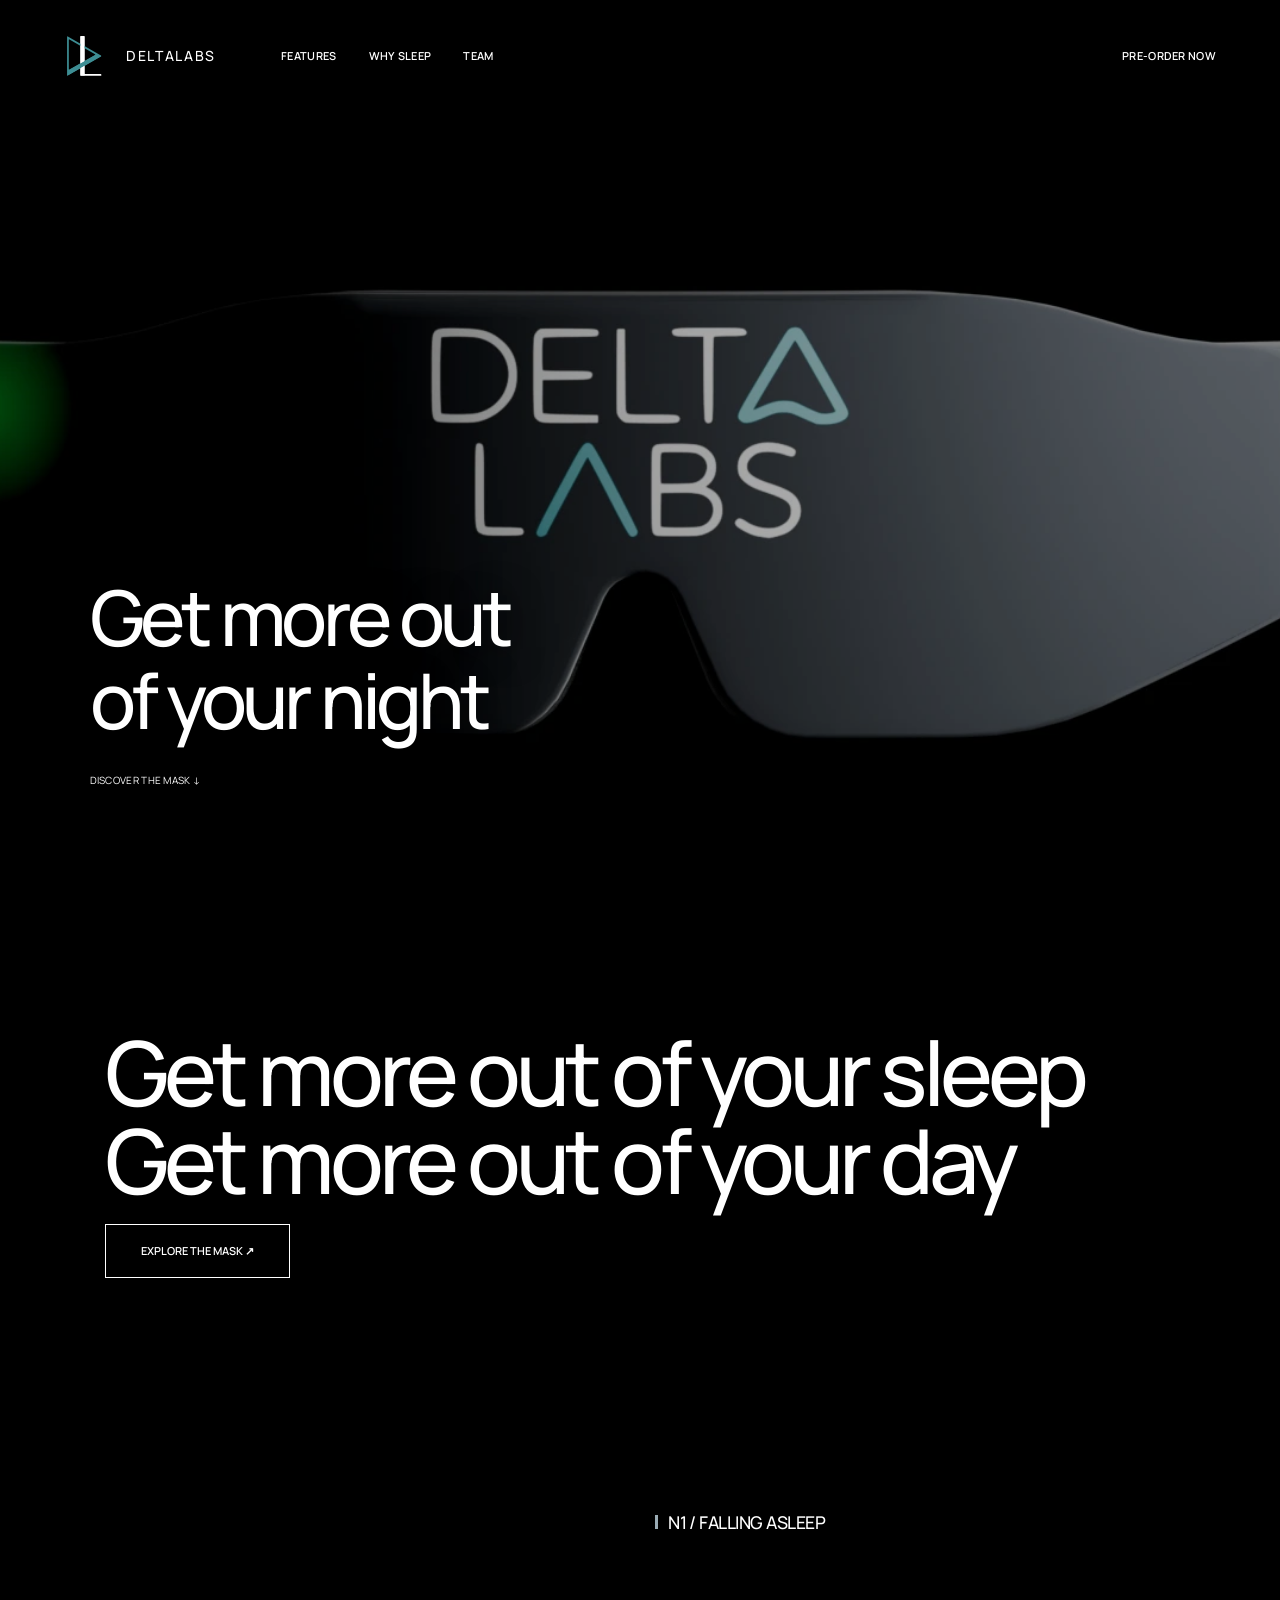
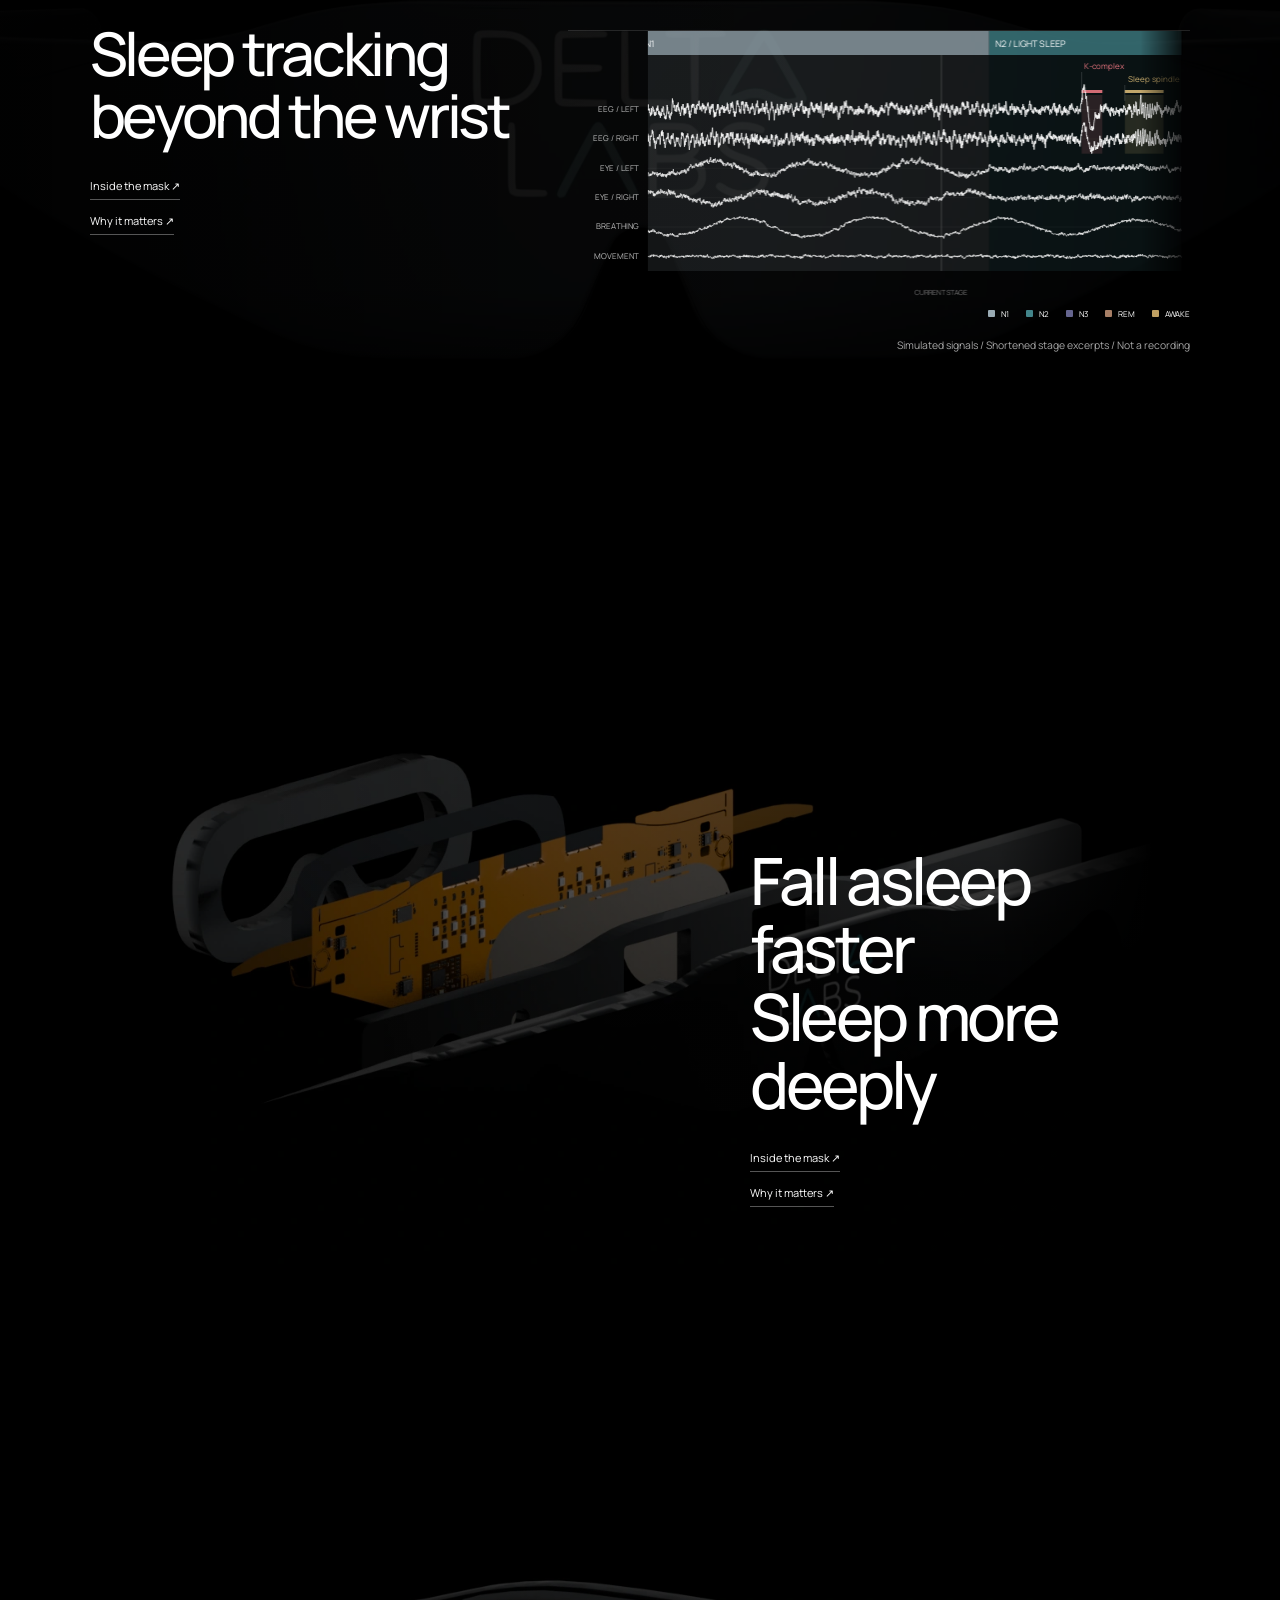
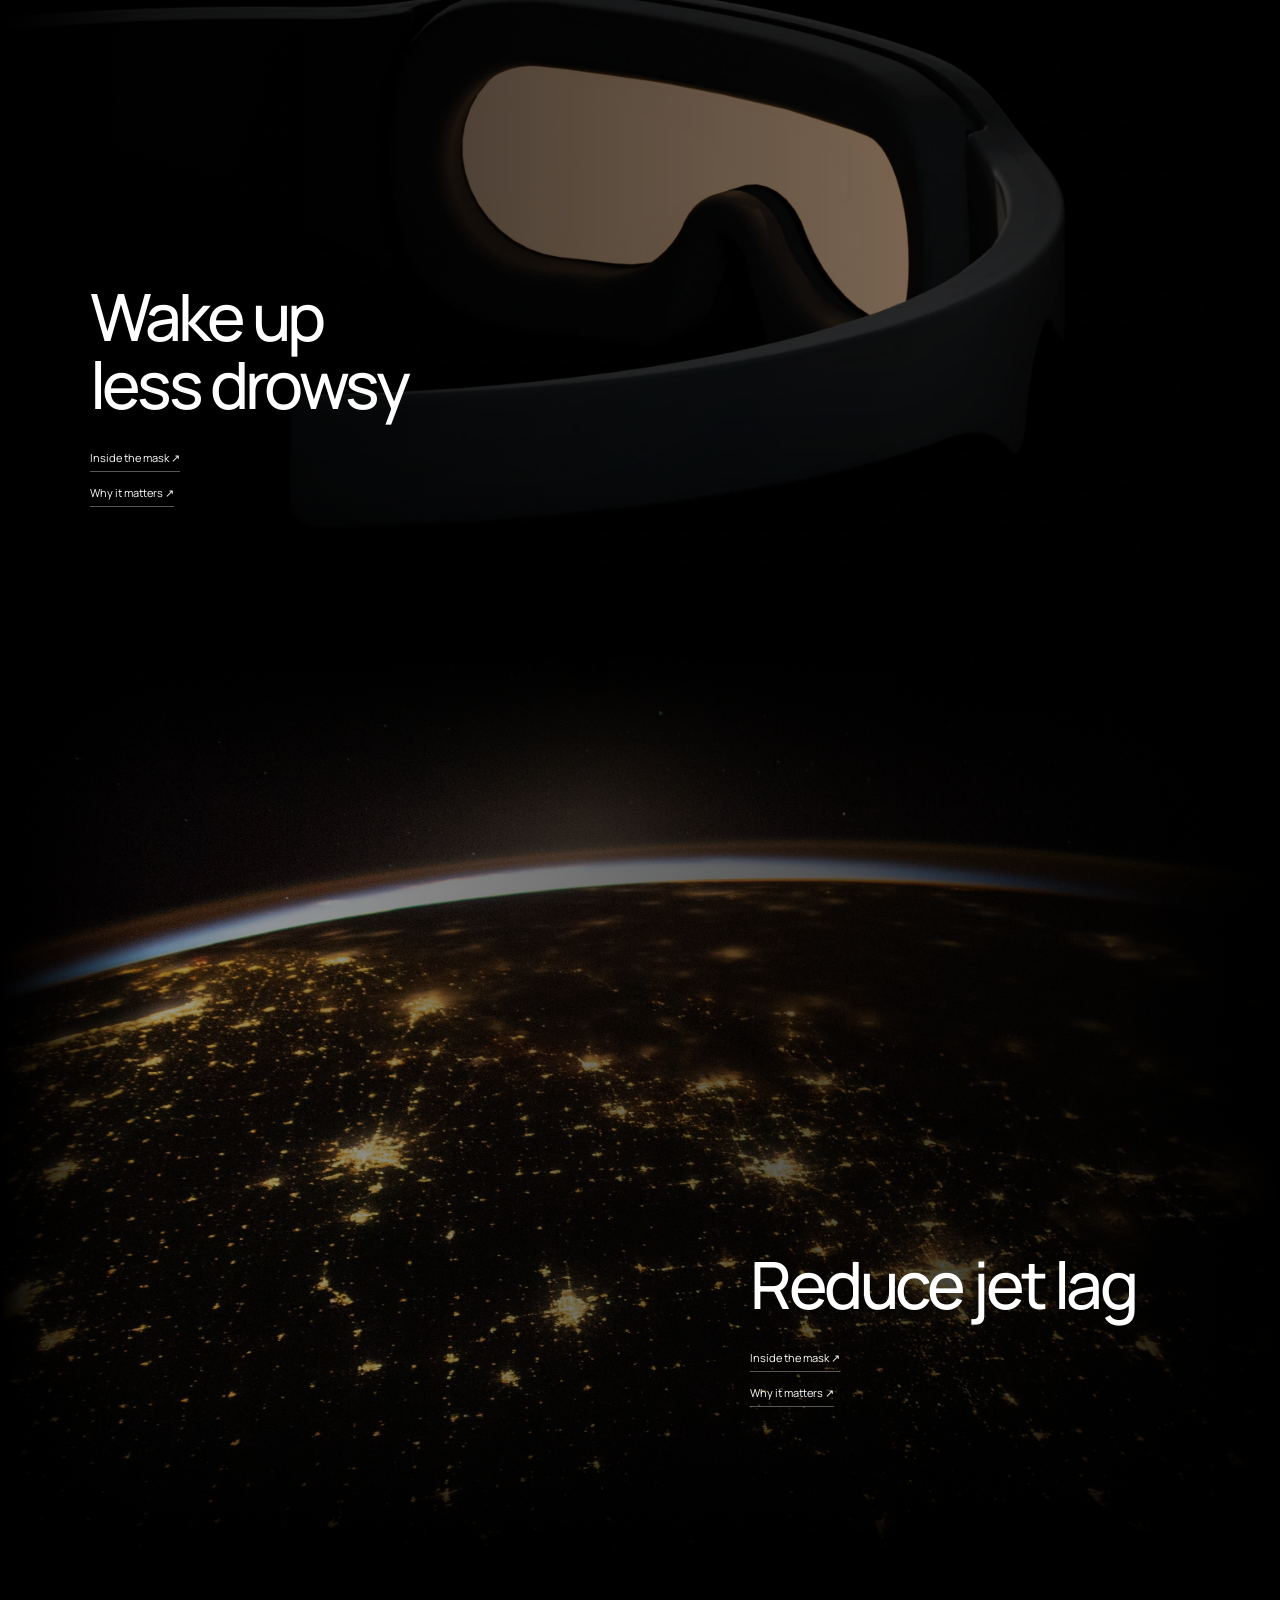
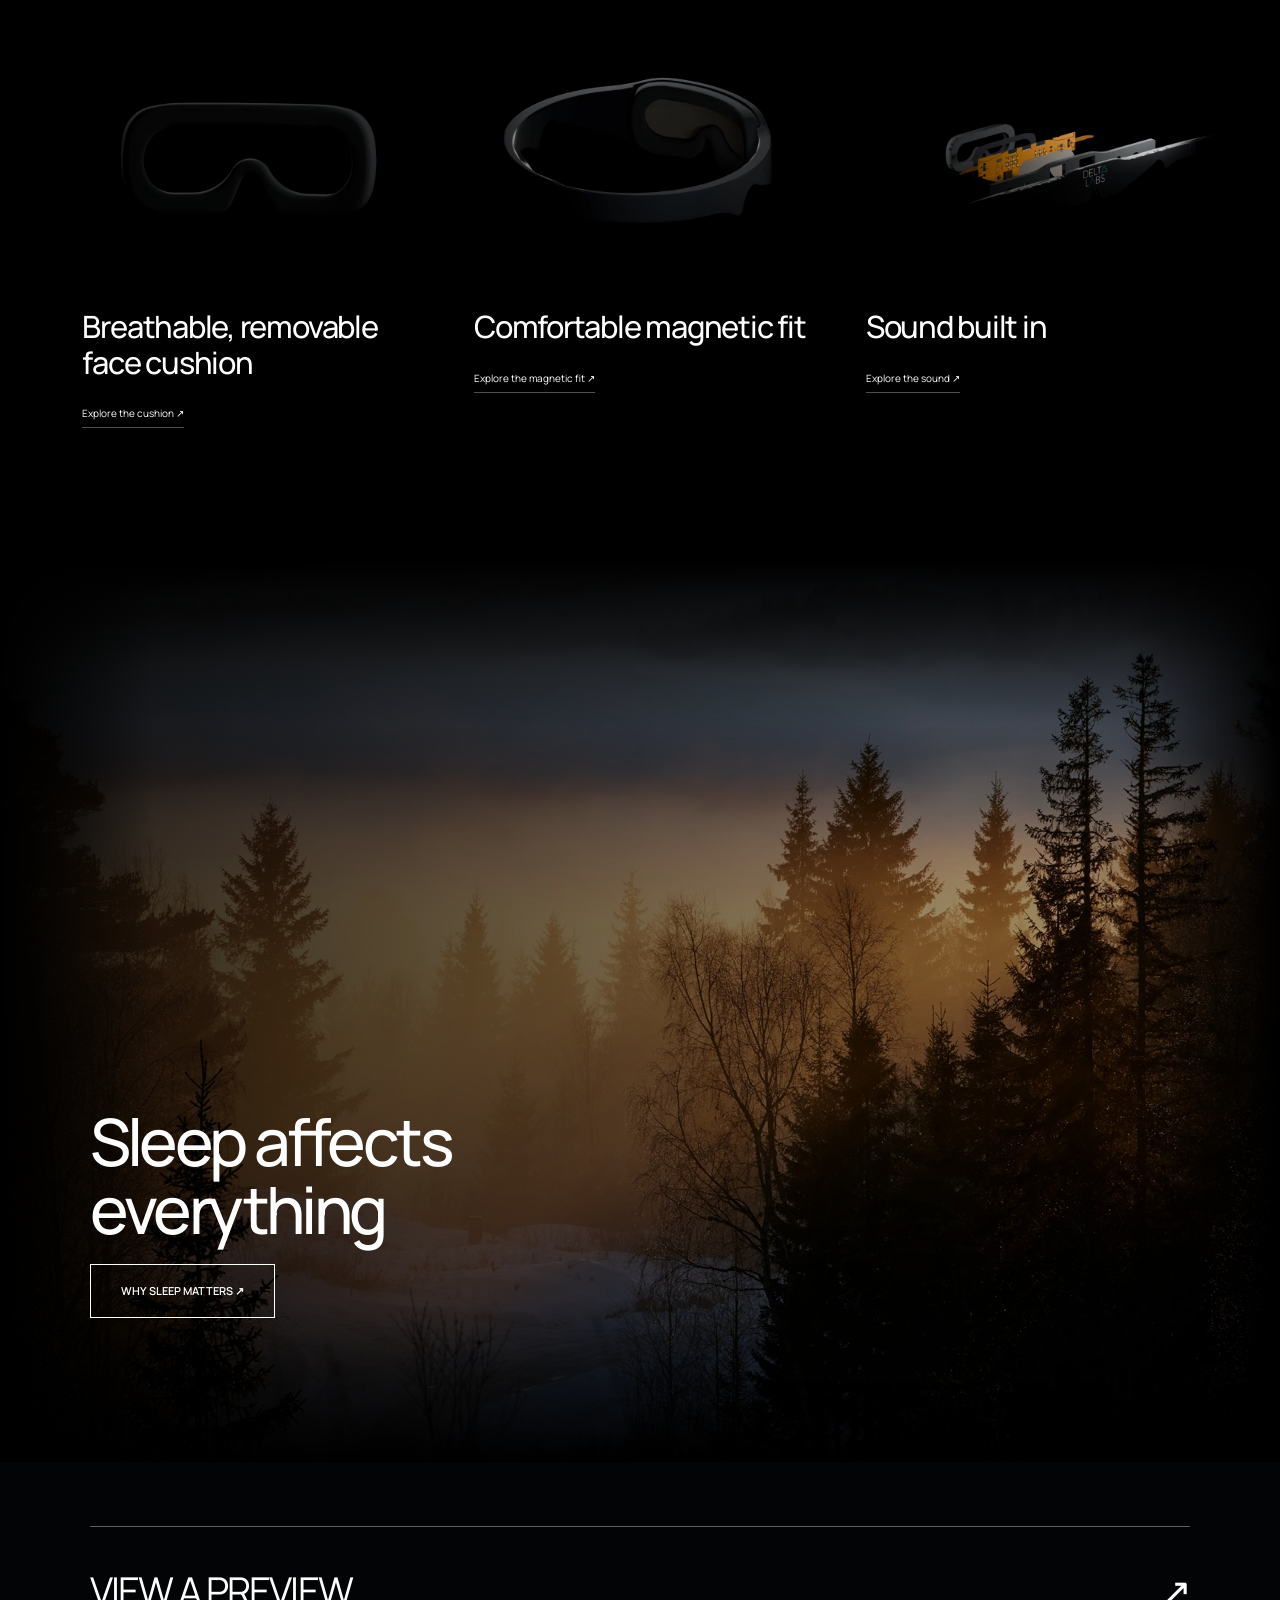
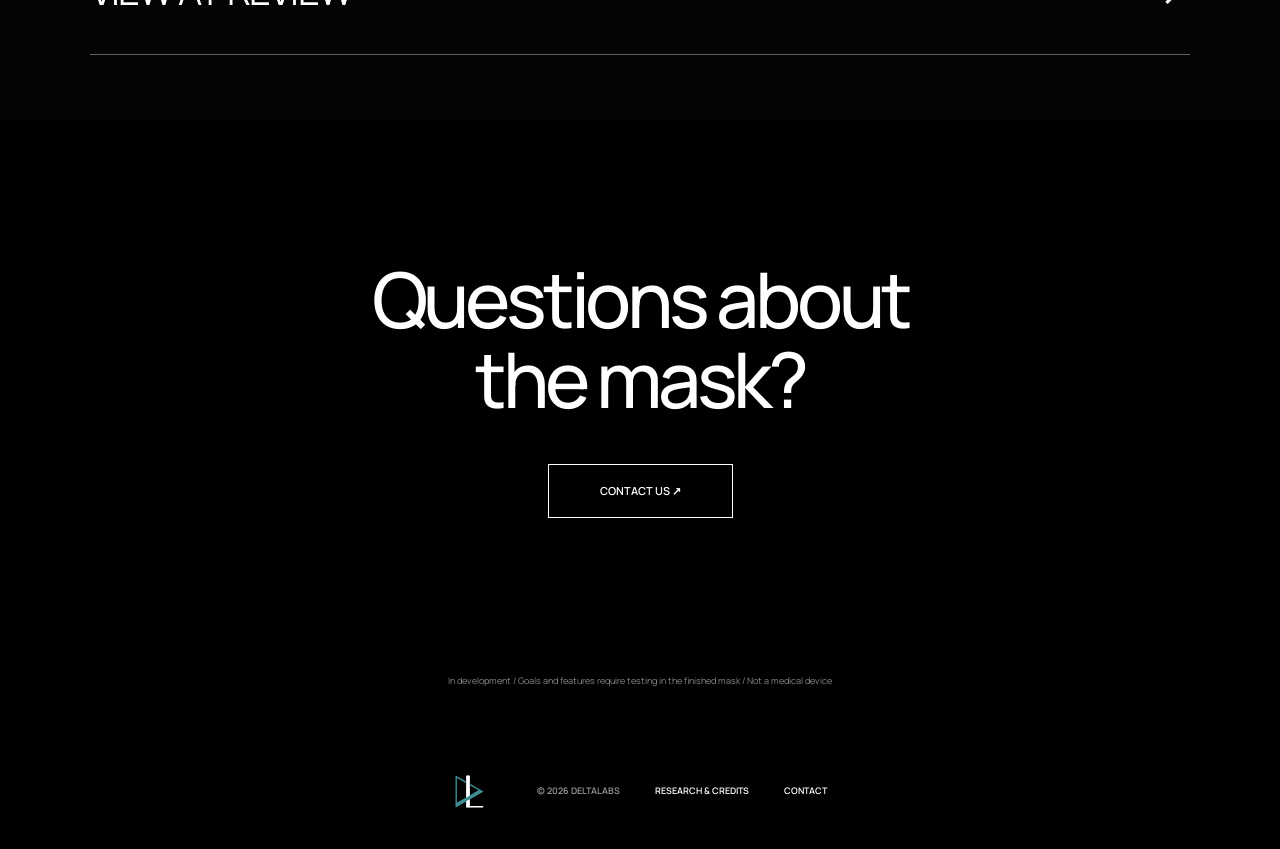
==== commit acb97e9b: "Light only the diffuser in charging animation" ====
--- a/index.html
+++ b/index.html
@@ -1,6 +1,6 @@
 <!DOCTYPE html>
 
-<html lang="en"><head><meta charset="utf-8"/><meta content="width=device-width,initial-scale=1" name="viewport"/><meta content="#000" name="theme-color"/><title>Affordable smart sleep masks — DeltaLabs</title><meta content="Affordable smart sleep masks — sleep tracking, timed light and sound, and sleep education in one mask" name="description"/><link href="assets/mark.svg?v=8" rel="icon"/><link href="styles.css?v=8" rel="stylesheet"/><link href="v4.css?v=8" rel="stylesheet"/><link href="v5.css?v=8" rel="stylesheet"/><script defer="" src="config.js"></script><script defer="" src="app.js?v=8"></script><link href="v6.css?v=8" rel="stylesheet"/><script src="signals.js?v=8" type="module"></script><link href="v8.css?v=8" rel="stylesheet"/><link rel="stylesheet" href="v9.css?v=10"></head><body class=""><a class="skip" href="#main">Skip to content</a><header class="header"><a aria-label="DeltaLabs home" class="brand" href="./"><img alt="" height="58" src="assets/mark.svg?v=8" width="58"/><span>DELTALABS</span></a><nav aria-label="Main navigation" id="navigation"><a href="features.html?v=8">Features</a><a href="sleep.html">Why sleep</a><a href="about.html">Team</a></nav><a class="nav-cta" data-campaign="" href="./#launch">Pre-order now</a><button aria-controls="navigation" aria-expanded="false" aria-label="Open navigation" class="menu-toggle"><span></span><span></span></button></header><main id="main"><section class="opening"><video aria-label="The mask under slowly moving light, followed by camera moves around its separating layers" autoplay="" class="cinematic" id="hero-video" loop="" muted="" playsinline="" poster="assets/turn-poster.webp?v=9"><source src="assets/turn-slow-v13.mp4?v=13" type="video/mp4"/></video><div class="hero-words"><h1>Get more out<br/>of your night</h1><a href="#product">DISCOVER THE MASK ↓</a></div></section>
+<html lang="en"><head><meta charset="utf-8"/><meta content="width=device-width,initial-scale=1" name="viewport"/><meta content="#000" name="theme-color"/><title>Affordable smart sleep masks — DeltaLabs</title><meta content="Affordable smart sleep masks — sleep tracking, timed light and sound, and sleep education in one mask" name="description"/><link href="assets/mark.svg?v=8" rel="icon"/><link href="styles.css?v=8" rel="stylesheet"/><link href="v4.css?v=8" rel="stylesheet"/><link href="v5.css?v=8" rel="stylesheet"/><script defer="" src="config.js"></script><script defer="" src="app.js?v=8"></script><link href="v6.css?v=8" rel="stylesheet"/><script src="signals.js?v=8" type="module"></script><link href="v8.css?v=8" rel="stylesheet"/><link rel="stylesheet" href="v9.css?v=10"></head><body class=""><a class="skip" href="#main">Skip to content</a><header class="header"><a aria-label="DeltaLabs home" class="brand" href="./"><img alt="" height="58" src="assets/mark.svg?v=8" width="58"/><span>DELTALABS</span></a><nav aria-label="Main navigation" id="navigation"><a href="features.html?v=8">Features</a><a href="sleep.html">Why sleep</a><a href="about.html">Team</a></nav><a class="nav-cta" data-campaign="" href="./#launch">Pre-order now</a><button aria-controls="navigation" aria-expanded="false" aria-label="Open navigation" class="menu-toggle"><span></span><span></span></button></header><main id="main"><section class="opening"><video aria-label="The mask under slowly moving light, followed by camera moves around its separating layers" autoplay="" class="cinematic" id="hero-video" loop="" muted="" playsinline="" poster="assets/turn-poster.webp?v=9"><source src="assets/turn-slow-v14.mp4?v=14" type="video/mp4"/></video><div class="hero-words"><h1>Get more out<br/>of your night</h1><a href="#product">DISCOVER THE MASK ↓</a></div></section>
 <section class="statement" data-reveal="" id="product"><h2>Get more out of your sleep<br/>Get more out of your day</h2><a class="button" href="features.html?v=8">EXPLORE THE MASK ↗</a></section>
 <section class="benefit tracking"><img alt="The mask’s dark fabric" class="backdrop" loading="lazy" src="assets/mask-front.webp?v=9"/><section aria-label="Simulated sleep signals" class="sleep-signals"><div class="signal-heading"><h3 aria-live="polite" id="current-sleep-stage">N2 / LIGHT SLEEP</h3></div><div class="signal-plot"><canvas aria-label="A moving illustration of brainwaves, eye movements, breathing and movement with sleep-stage bands, brief awakenings, K-complexes and sleep spindles" id="sleep-signals-canvas" role="img"></canvas></div><div class="signal-legend"><span data-stage="N1">N1</span><span data-stage="N2">N2</span><span data-stage="N3">N3</span><span data-stage="REM">REM</span><span data-stage="Awake">AWAKE</span></div><p class="signal-note">Simulated signals / Shortened stage excerpts / Not a recording</p></section><div class="benefit-copy" data-reveal=""><h2>Sleep tracking<br/>beyond the wrist</h2><div class="text-links"><a href="features.html?v=8#sensing">Inside the mask ↗</a><a href="sleep.html#sleep-pressure">Why it matters ↗</a></div></div></section>
 <section class="benefit focus-right"><video aria-label="The mask slowly separates as the camera moves around its layers" class="cinematic backdrop" loop="" muted="" playsinline="" poster="assets/assembly-poster.webp" preload="none"><source src="assets/inside-slow.mp4?v=8" type="video/mp4"/></video><div class="benefit-copy" data-reveal=""><h2>Fall asleep faster<br/>Sleep more deeply</h2><div class="text-links"><a href="features.html?v=8#audio">Inside the mask ↗</a><a href="sleep.html#sleep-pressure">Why it matters ↗</a></div></div></section>
--- a/v9.css
+++ b/v9.css
@@ -8,3 +8,5 @@
 @media(max-width:800px){.tracking{padding-block:4rem}.tracking .signal-plot{height:220px}.material-pair{grid-template-columns:1fr;gap:2rem}.material-pair h2{font-size:clamp(2rem,7vw,3rem)}.model-lab{padding-block:5rem}.network-card{min-height:0}.network-diagram{max-height:none}.app-gallery-controls{margin-top:1rem}}
 
 .mask-status{background:transparent}.mask-status img{width:100%;height:160px;object-fit:contain;filter:none;background:transparent}
+
+.model-stage.show-charging canvas{transition:none;opacity:0}.model-stage.show-charging .charging-scene{opacity:1}
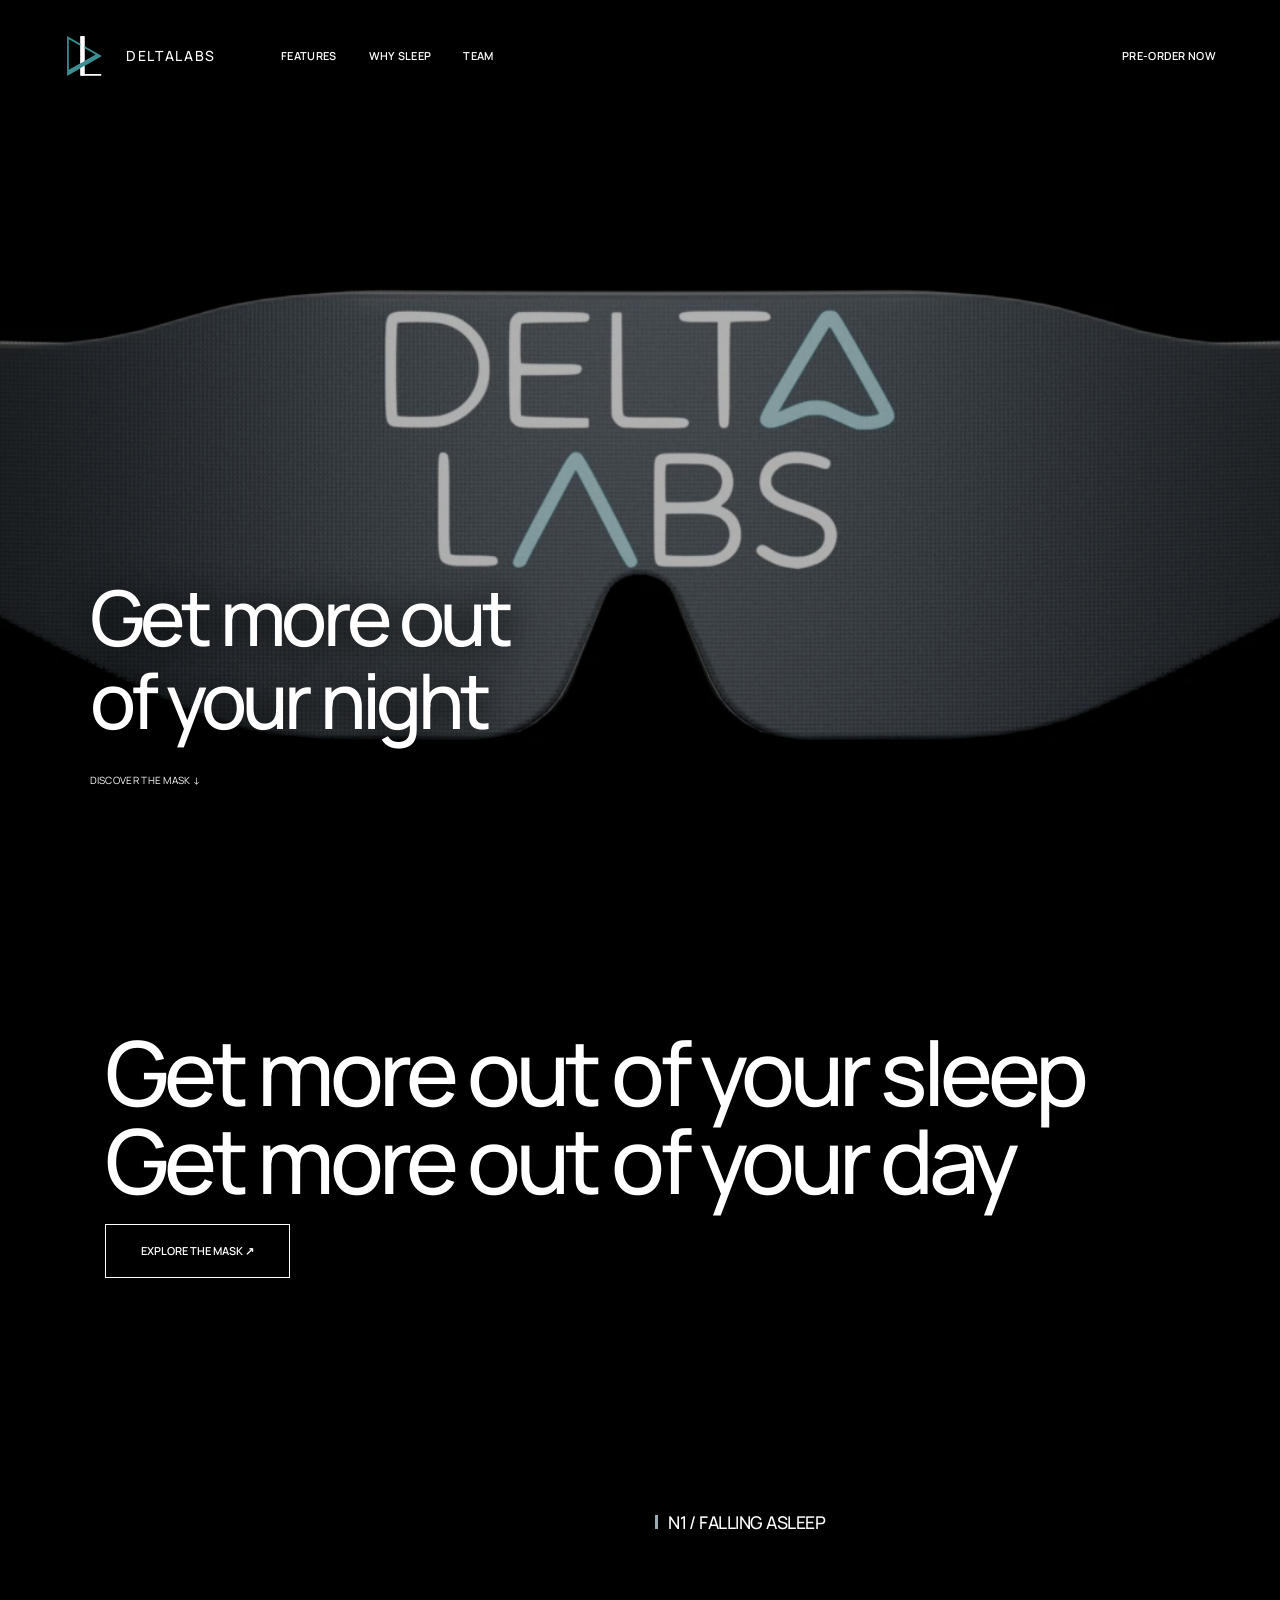
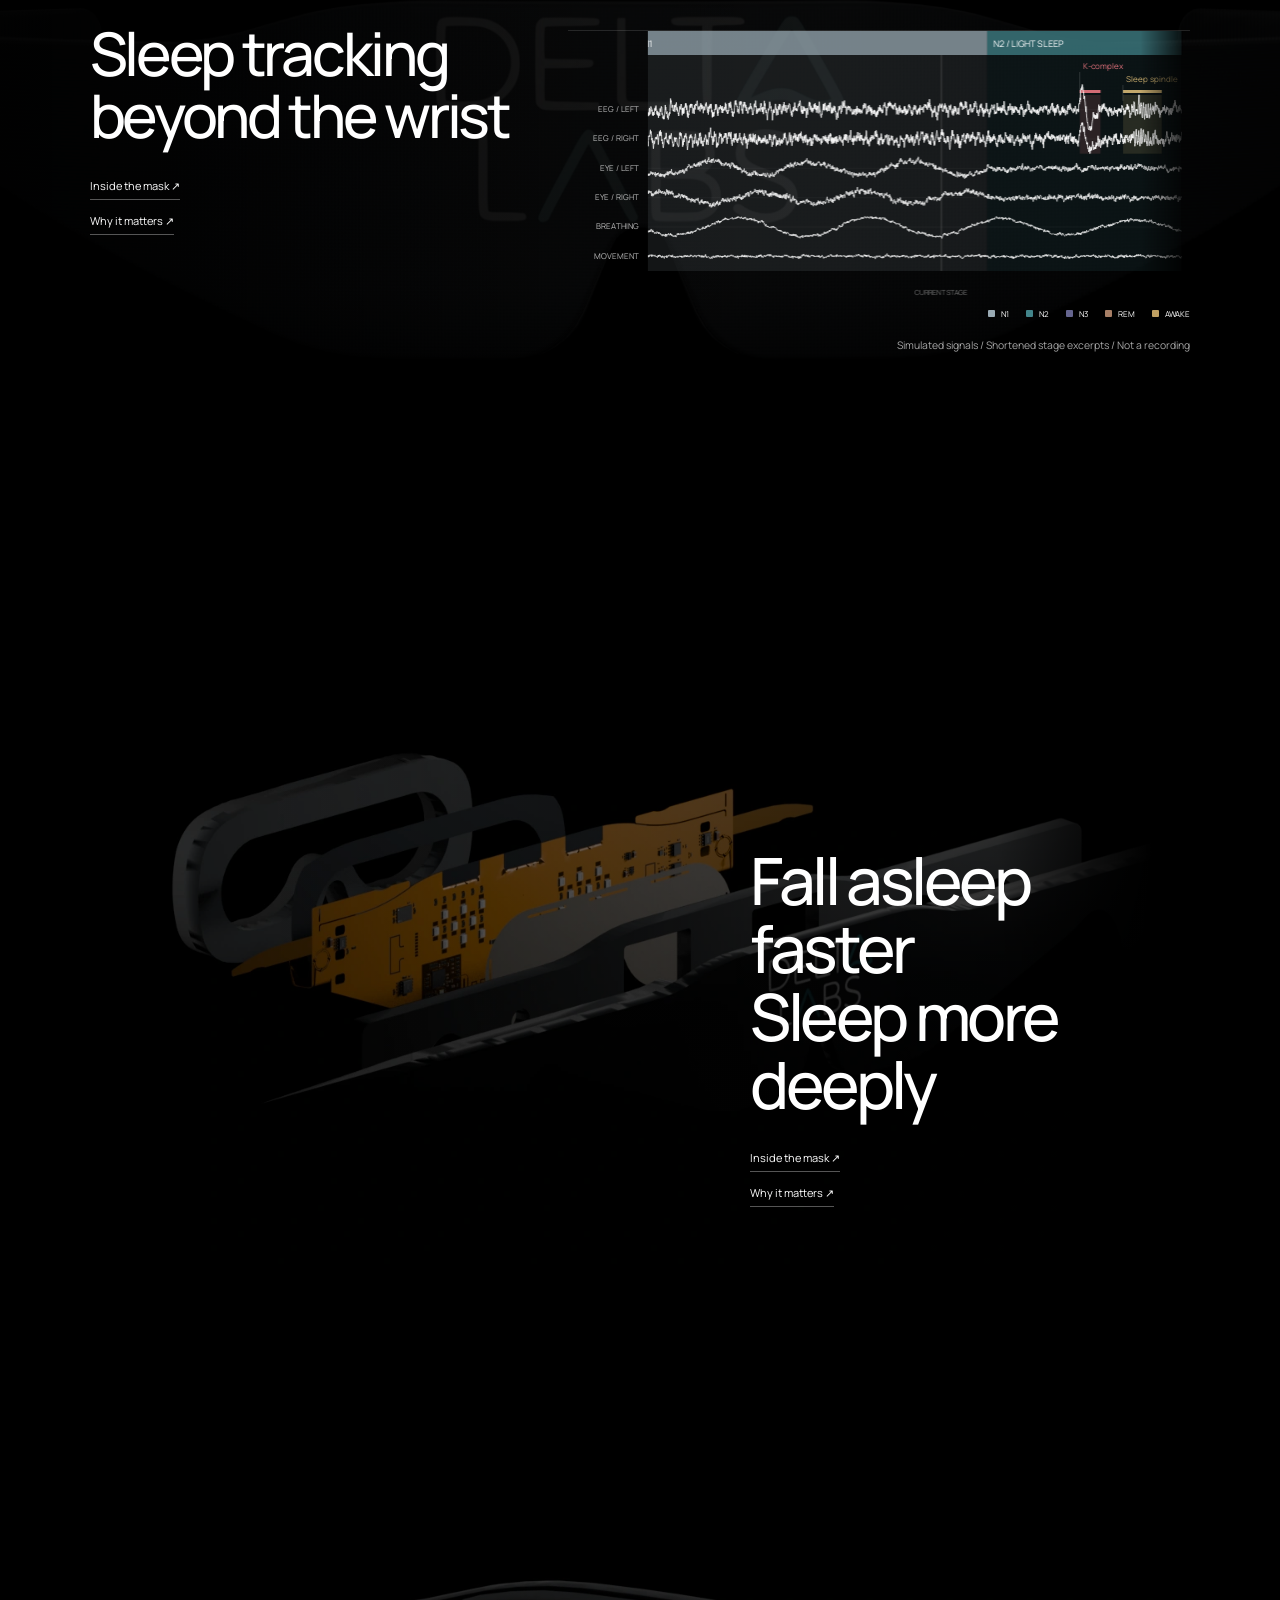
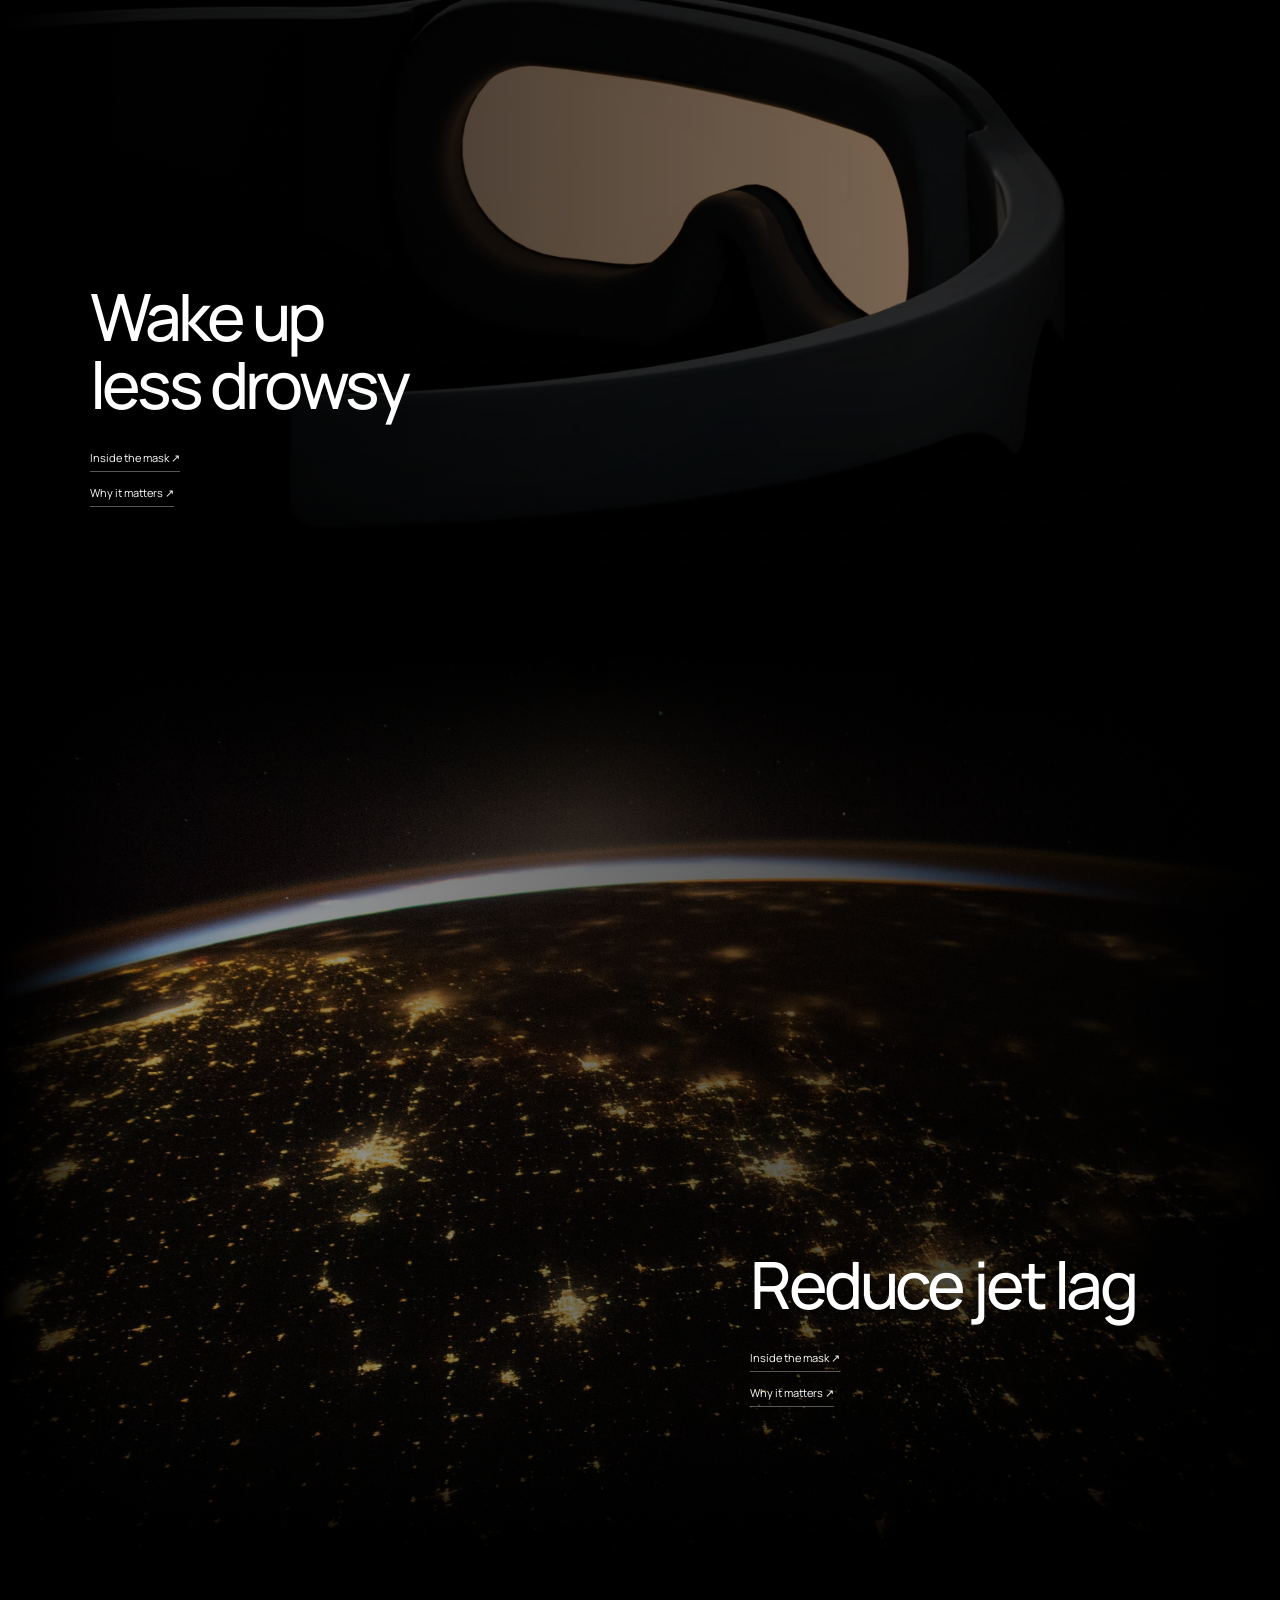
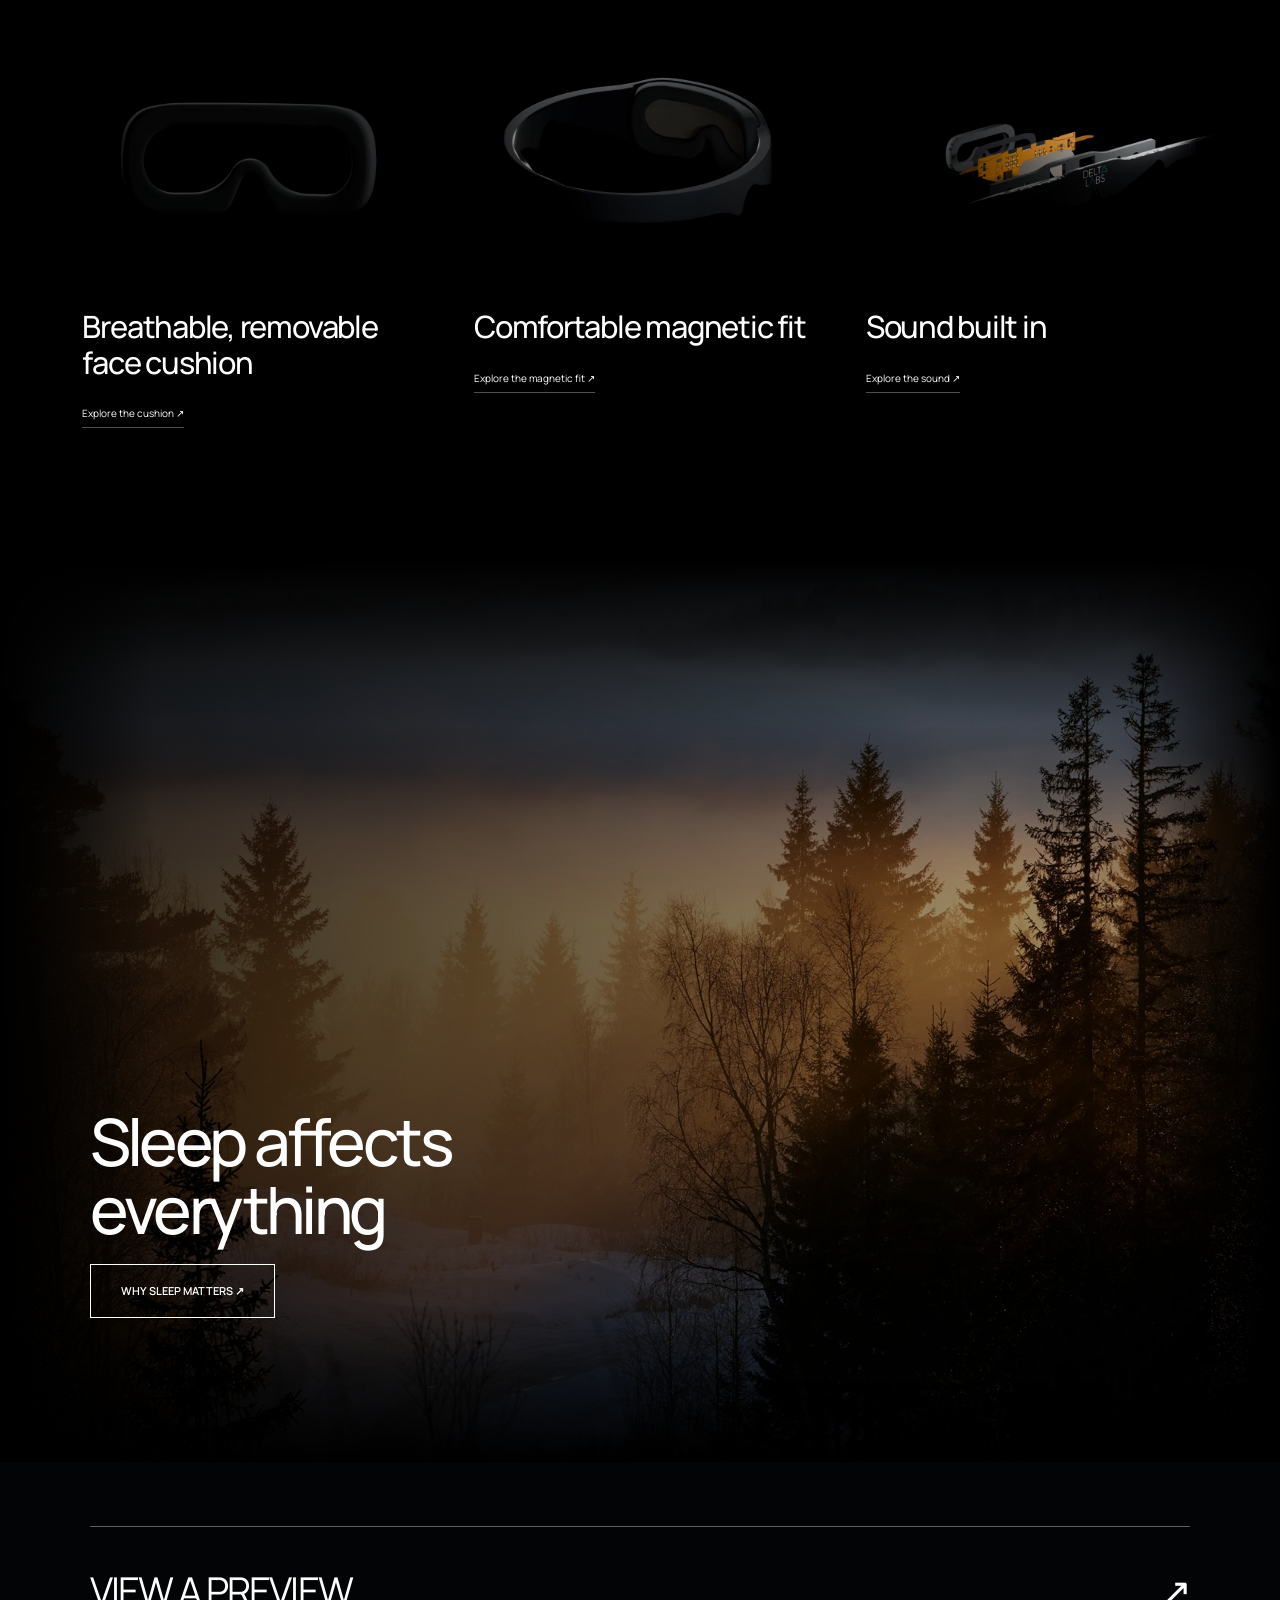
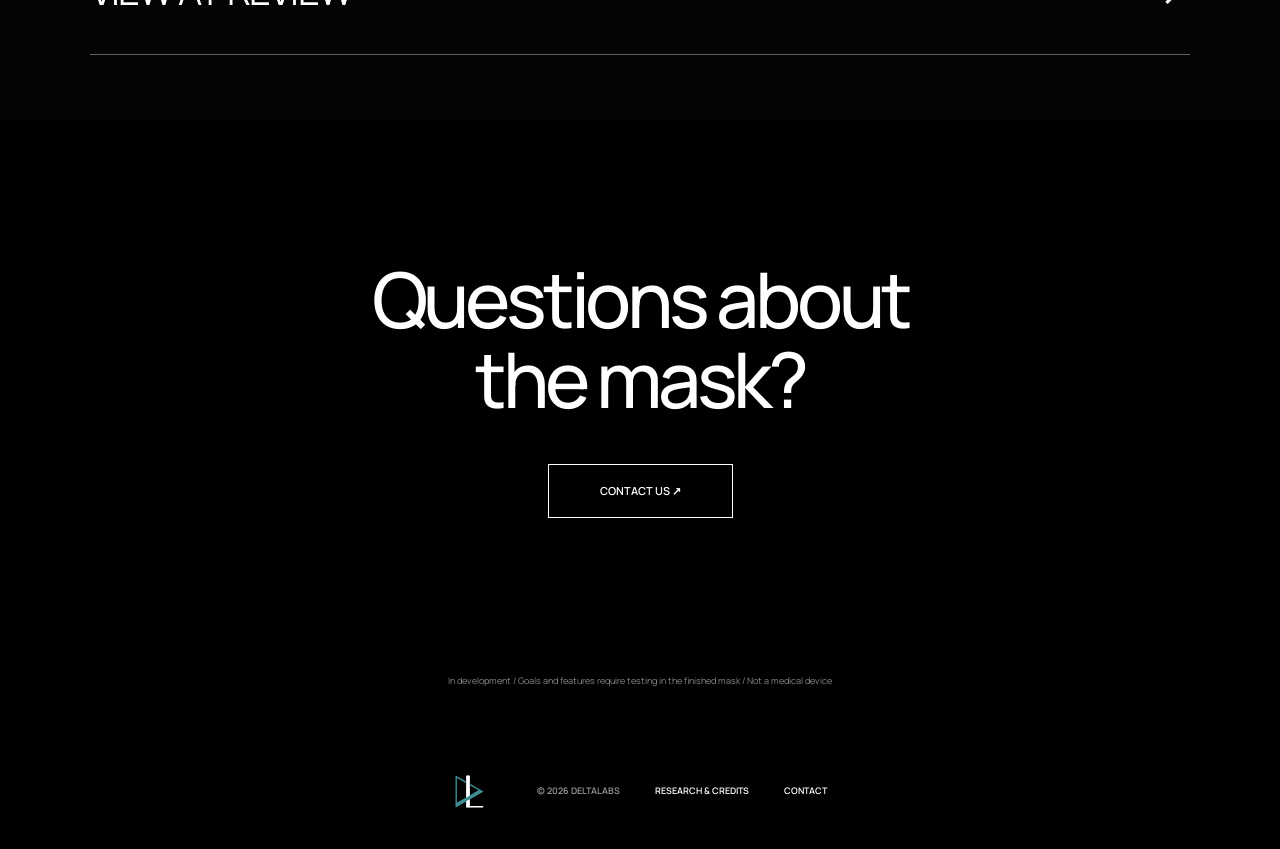
==== commit a7dabc70: "Refine mask film, inward sensor shot, and low PCB camera" ====
--- a/index.html
+++ b/index.html
@@ -1,8 +1,8 @@
 <!DOCTYPE html>
 
-<html lang="en"><head><meta charset="utf-8"/><meta content="width=device-width,initial-scale=1" name="viewport"/><meta content="#000" name="theme-color"/><title>Affordable smart sleep masks — DeltaLabs</title><meta content="Affordable smart sleep masks — sleep tracking, timed light and sound, and sleep education in one mask" name="description"/><link href="assets/mark.svg?v=8" rel="icon"/><link href="styles.css?v=8" rel="stylesheet"/><link href="v4.css?v=8" rel="stylesheet"/><link href="v5.css?v=8" rel="stylesheet"/><script defer="" src="config.js"></script><script defer="" src="app.js?v=8"></script><link href="v6.css?v=8" rel="stylesheet"/><script src="signals.js?v=8" type="module"></script><link href="v8.css?v=8" rel="stylesheet"/><link rel="stylesheet" href="v9.css?v=10"></head><body class=""><a class="skip" href="#main">Skip to content</a><header class="header"><a aria-label="DeltaLabs home" class="brand" href="./"><img alt="" height="58" src="assets/mark.svg?v=8" width="58"/><span>DELTALABS</span></a><nav aria-label="Main navigation" id="navigation"><a href="features.html?v=8">Features</a><a href="sleep.html">Why sleep</a><a href="about.html">Team</a></nav><a class="nav-cta" data-campaign="" href="./#launch">Pre-order now</a><button aria-controls="navigation" aria-expanded="false" aria-label="Open navigation" class="menu-toggle"><span></span><span></span></button></header><main id="main"><section class="opening"><video aria-label="The mask under slowly moving light, followed by camera moves around its separating layers" autoplay="" class="cinematic" id="hero-video" loop="" muted="" playsinline="" poster="assets/turn-poster.webp?v=9"><source src="assets/turn-slow-v14.mp4?v=14" type="video/mp4"/></video><div class="hero-words"><h1>Get more out<br/>of your night</h1><a href="#product">DISCOVER THE MASK ↓</a></div></section>
+<html lang="en"><head><meta charset="utf-8"/><meta content="width=device-width,initial-scale=1" name="viewport"/><meta content="#000" name="theme-color"/><title>Affordable smart sleep masks — DeltaLabs</title><meta content="Affordable smart sleep masks — sleep tracking, timed light and sound, and sleep education in one mask" name="description"/><link href="assets/mark.svg?v=8" rel="icon"/><link href="styles.css?v=8" rel="stylesheet"/><link href="v4.css?v=8" rel="stylesheet"/><link href="v5.css?v=8" rel="stylesheet"/><script defer="" src="config.js"></script><script defer="" src="app.js?v=8"></script><link href="v6.css?v=8" rel="stylesheet"/><script src="signals.js?v=8" type="module"></script><link href="v8.css?v=8" rel="stylesheet"/><link rel="stylesheet" href="v9.css?v=10"></head><body class=""><a class="skip" href="#main">Skip to content</a><header class="header"><a aria-label="DeltaLabs home" class="brand" href="./"><img alt="" height="58" src="assets/mark.svg?v=8" width="58"/><span>DELTALABS</span></a><nav aria-label="Main navigation" id="navigation"><a href="features.html?v=8">Features</a><a href="sleep.html">Why sleep</a><a href="about.html">Team</a></nav><a class="nav-cta" data-campaign="" href="./#launch">Pre-order now</a><button aria-controls="navigation" aria-expanded="false" aria-label="Open navigation" class="menu-toggle"><span></span><span></span></button></header><main id="main"><section class="opening"><video aria-label="The mask under slowly moving light, followed by camera moves around its separating layers" autoplay="" class="cinematic" id="hero-video" loop="" muted="" playsinline="" poster="assets/turn-poster.webp?v=18"><source src="assets/turn-slow-v18.mp4?v=18" type="video/mp4"/></video><div class="hero-words"><h1>Get more out<br/>of your night</h1><a href="#product">DISCOVER THE MASK ↓</a></div></section>
 <section class="statement" data-reveal="" id="product"><h2>Get more out of your sleep<br/>Get more out of your day</h2><a class="button" href="features.html?v=8">EXPLORE THE MASK ↗</a></section>
-<section class="benefit tracking"><img alt="The mask’s dark fabric" class="backdrop" loading="lazy" src="assets/mask-front.webp?v=9"/><section aria-label="Simulated sleep signals" class="sleep-signals"><div class="signal-heading"><h3 aria-live="polite" id="current-sleep-stage">N2 / LIGHT SLEEP</h3></div><div class="signal-plot"><canvas aria-label="A moving illustration of brainwaves, eye movements, breathing and movement with sleep-stage bands, brief awakenings, K-complexes and sleep spindles" id="sleep-signals-canvas" role="img"></canvas></div><div class="signal-legend"><span data-stage="N1">N1</span><span data-stage="N2">N2</span><span data-stage="N3">N3</span><span data-stage="REM">REM</span><span data-stage="Awake">AWAKE</span></div><p class="signal-note">Simulated signals / Shortened stage excerpts / Not a recording</p></section><div class="benefit-copy" data-reveal=""><h2>Sleep tracking<br/>beyond the wrist</h2><div class="text-links"><a href="features.html?v=8#sensing">Inside the mask ↗</a><a href="sleep.html#sleep-pressure">Why it matters ↗</a></div></div></section>
+<section class="benefit tracking"><img alt="The mask’s dark fabric" class="backdrop" loading="lazy" src="assets/mask-front.webp?v=18"/><section aria-label="Simulated sleep signals" class="sleep-signals"><div class="signal-heading"><h3 aria-live="polite" id="current-sleep-stage">N2 / LIGHT SLEEP</h3></div><div class="signal-plot"><canvas aria-label="A moving illustration of brainwaves, eye movements, breathing and movement with sleep-stage bands, brief awakenings, K-complexes and sleep spindles" id="sleep-signals-canvas" role="img"></canvas></div><div class="signal-legend"><span data-stage="N1">N1</span><span data-stage="N2">N2</span><span data-stage="N3">N3</span><span data-stage="REM">REM</span><span data-stage="Awake">AWAKE</span></div><p class="signal-note">Simulated signals / Shortened stage excerpts / Not a recording</p></section><div class="benefit-copy" data-reveal=""><h2>Sleep tracking<br/>beyond the wrist</h2><div class="text-links"><a href="features.html?v=8#sensing">Inside the mask ↗</a><a href="sleep.html#sleep-pressure">Why it matters ↗</a></div></div></section>
 <section class="benefit focus-right"><video aria-label="The mask slowly separates as the camera moves around its layers" class="cinematic backdrop" loop="" muted="" playsinline="" poster="assets/assembly-poster.webp" preload="none"><source src="assets/inside-slow.mp4?v=8" type="video/mp4"/></video><div class="benefit-copy" data-reveal=""><h2>Fall asleep faster<br/>Sleep more deeply</h2><div class="text-links"><a href="features.html?v=8#audio">Inside the mask ↗</a><a href="sleep.html#sleep-pressure">Why it matters ↗</a></div></div></section>
 <section class="benefit"><video aria-label="The mask reassembles completely, then its inner wake light gradually illuminates" autoplay="" class="cinematic backdrop table-shot" loop="" muted="" playsinline="" poster="assets/wake-poster.webp?v=8" preload="none"><source src="assets/wake-slow.mp4?v=8" type="video/mp4"/></video><div class="benefit-copy" data-reveal=""><h2>Wake up<br/>less drowsy</h2><div class="text-links"><a href="features.html?v=8#light">Inside the mask ↗</a><a href="sleep.html#morning-light">Why it matters ↗</a></div></div></section>
 <section class="benefit focus-right"><img alt="Sunrise over Earth with city lights on the night side" class="backdrop" loading="lazy" src="assets/earth-dawn.webp"/><div class="benefit-copy" data-reveal=""><h2>Reduce jet lag</h2><div class="text-links"><a href="features.html?v=8#light">Inside the mask ↗</a><a href="sleep.html#jet-lag">Why it matters ↗</a></div></div></section>
--- a/v9.css
+++ b/v9.css
@@ -10,3 +10,5 @@
 .mask-status{background:transparent}.mask-status img{width:100%;height:160px;object-fit:contain;filter:none;background:transparent}
 
 .model-stage.show-charging canvas{transition:none;opacity:0}.model-stage.show-charging .charging-scene{opacity:1}
+
+.sensor-film{position:relative;min-height:65vh;background:#000;overflow:hidden;display:flex;align-items:flex-end;padding:6rem 6vw}.sensor-film video{position:absolute;inset:0;width:100%;height:100%;object-fit:cover;opacity:.72;mask-image:linear-gradient(90deg,#000 5%,#000 60%,transparent 98%)}.sensor-film:after{content:"";position:absolute;inset:0;background:linear-gradient(0deg,#000 0%,transparent 55%);pointer-events:none}.sensor-film>div{position:relative;z-index:1;max-width:38rem}.sensor-film h2{font-size:clamp(2.3rem,5vw,5rem);line-height:1.02;margin:0}.sensor-film p{font-size:clamp(.95rem,1.25vw,1.2rem);color:#e7e7e7;max-width:29rem}.sensor-film video::-webkit-media-controls{display:none}@media(max-width:800px){.sensor-film{min-height:55vh;padding:4rem 6vw}.sensor-film video{object-position:45% center;mask-image:linear-gradient(0deg,transparent,#000 25%)}}
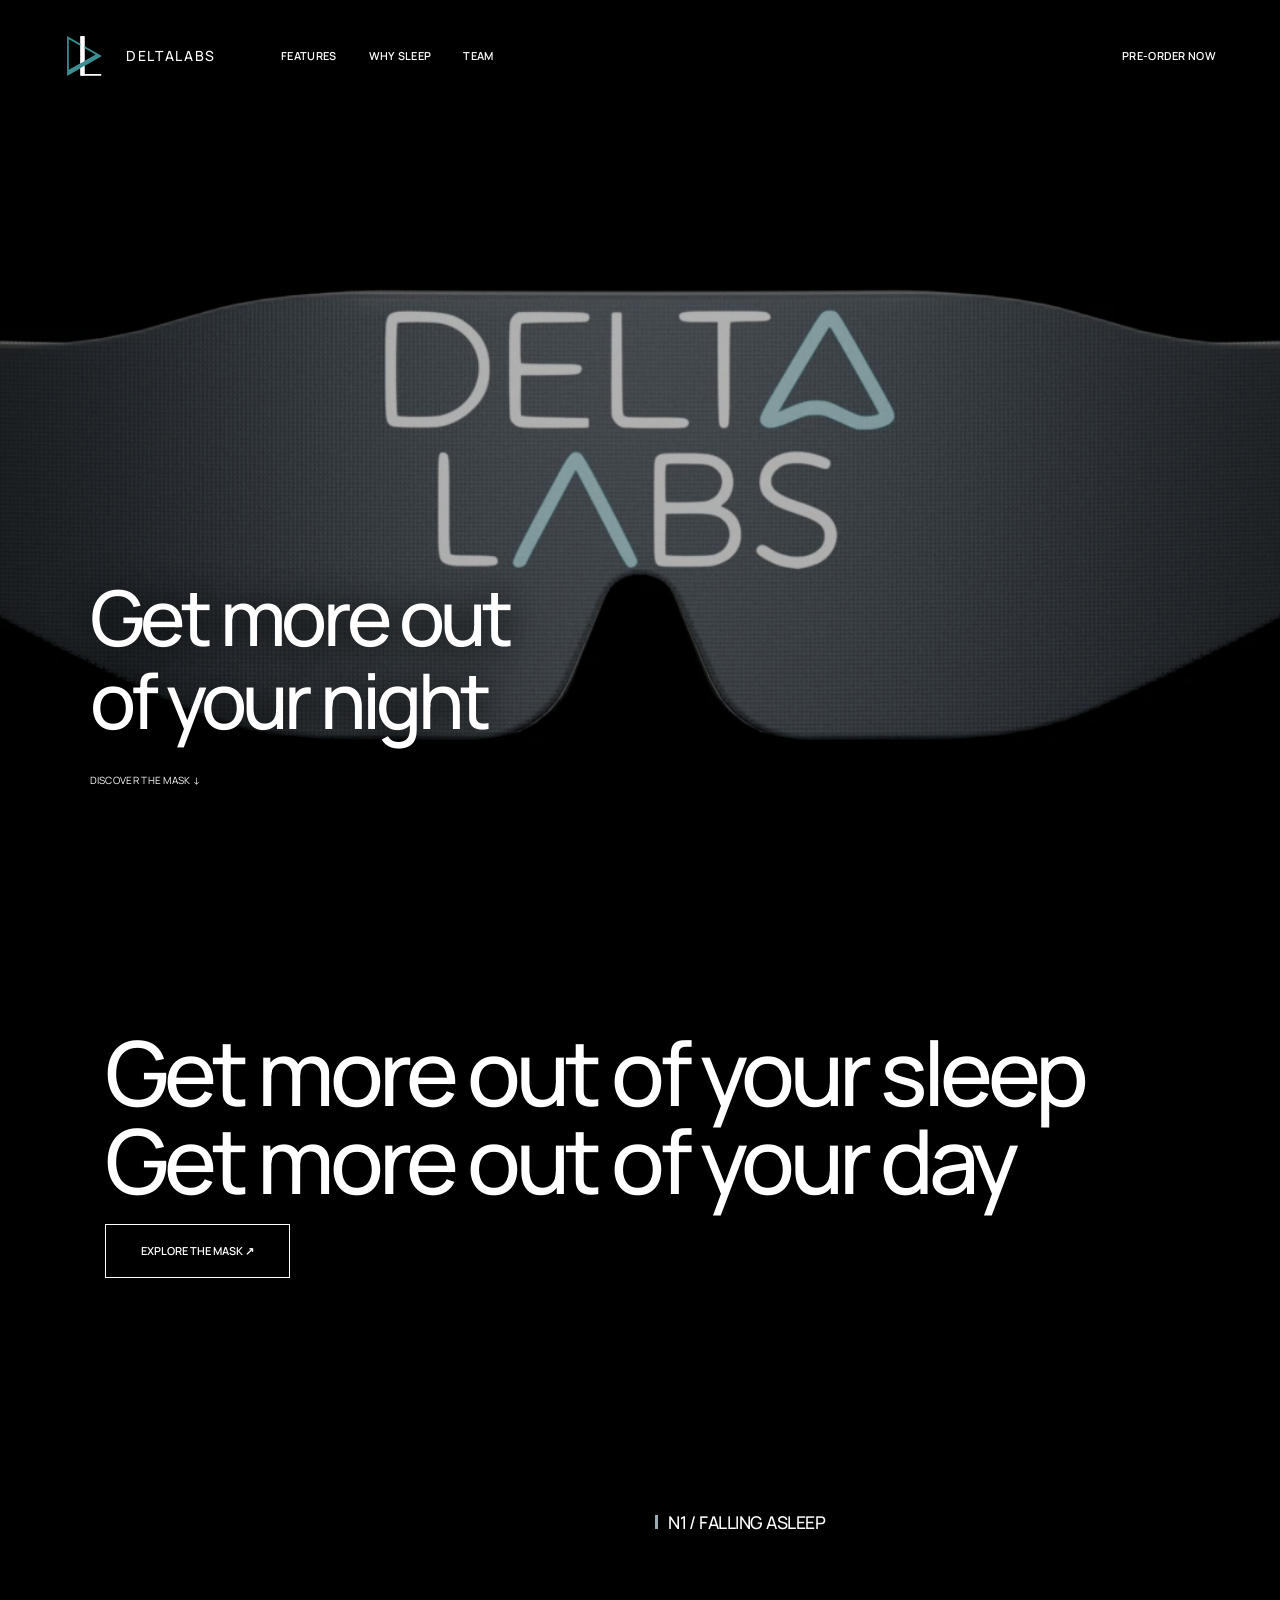
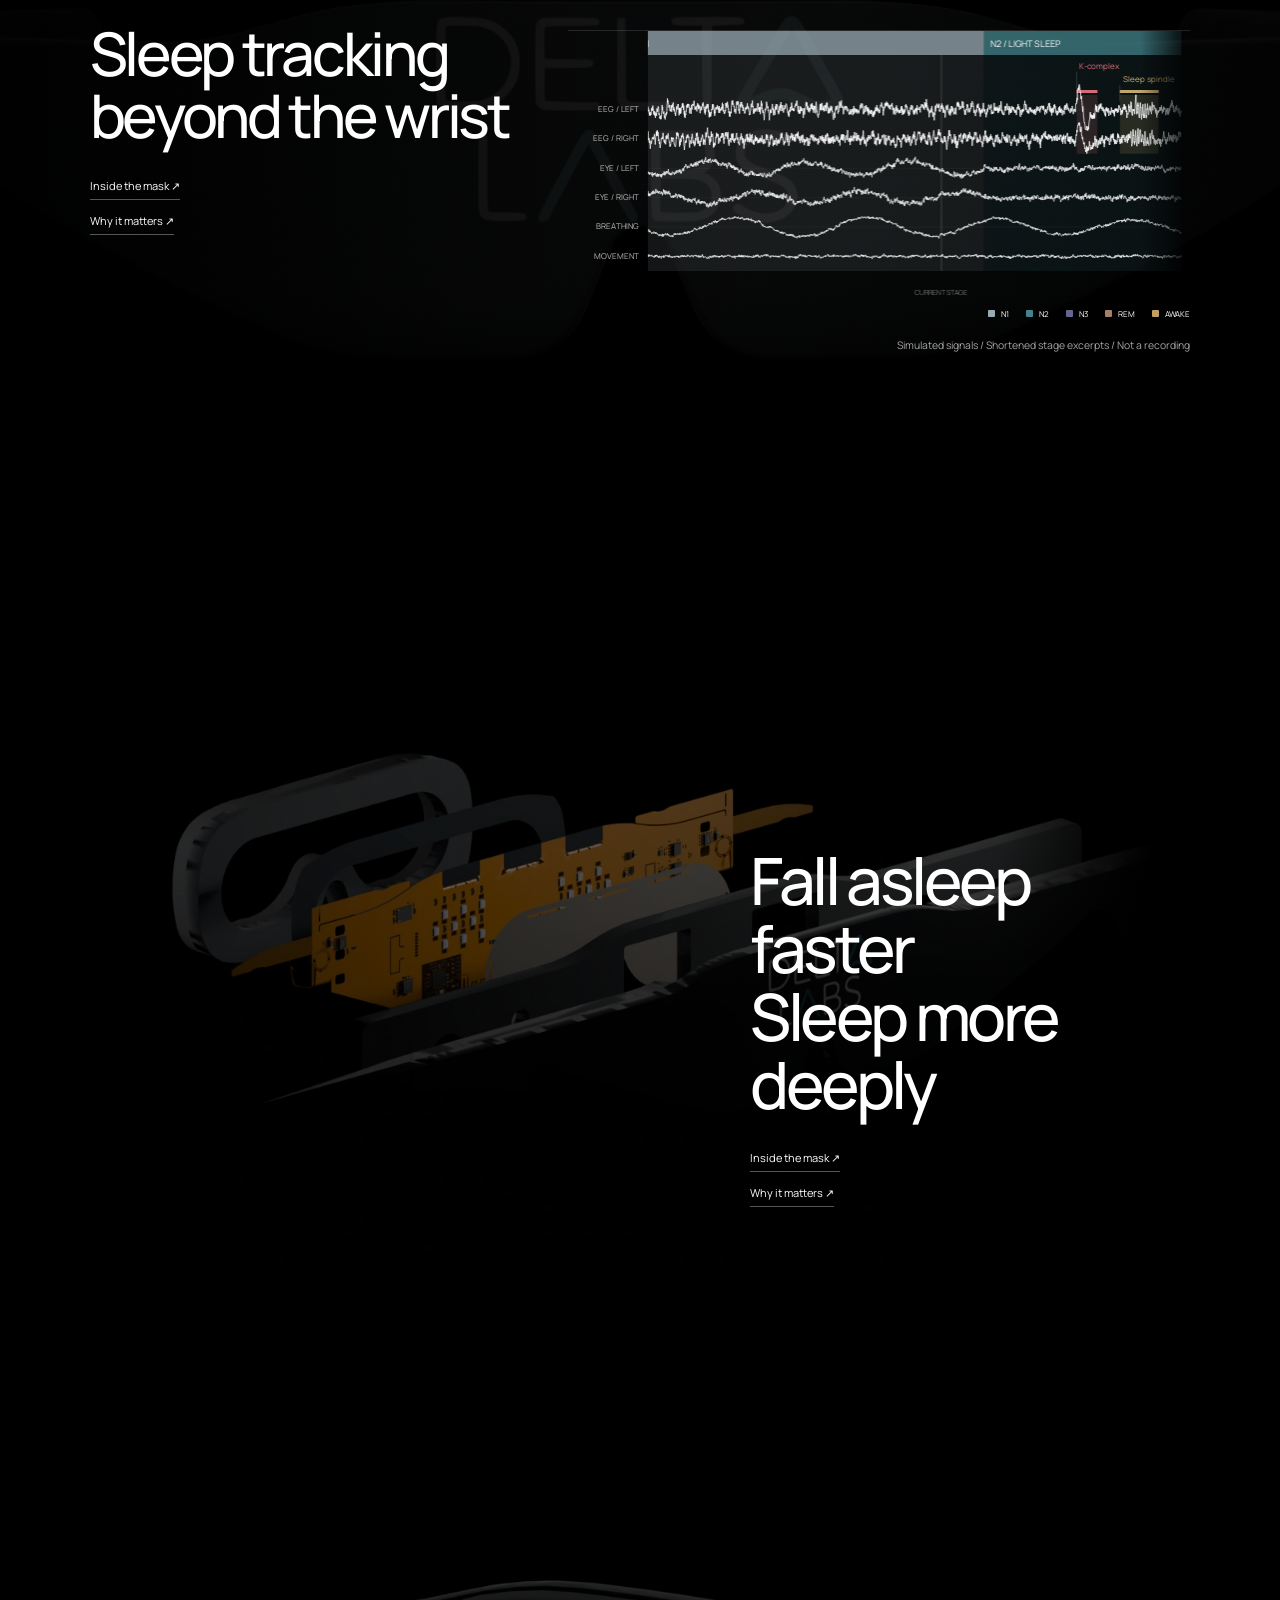
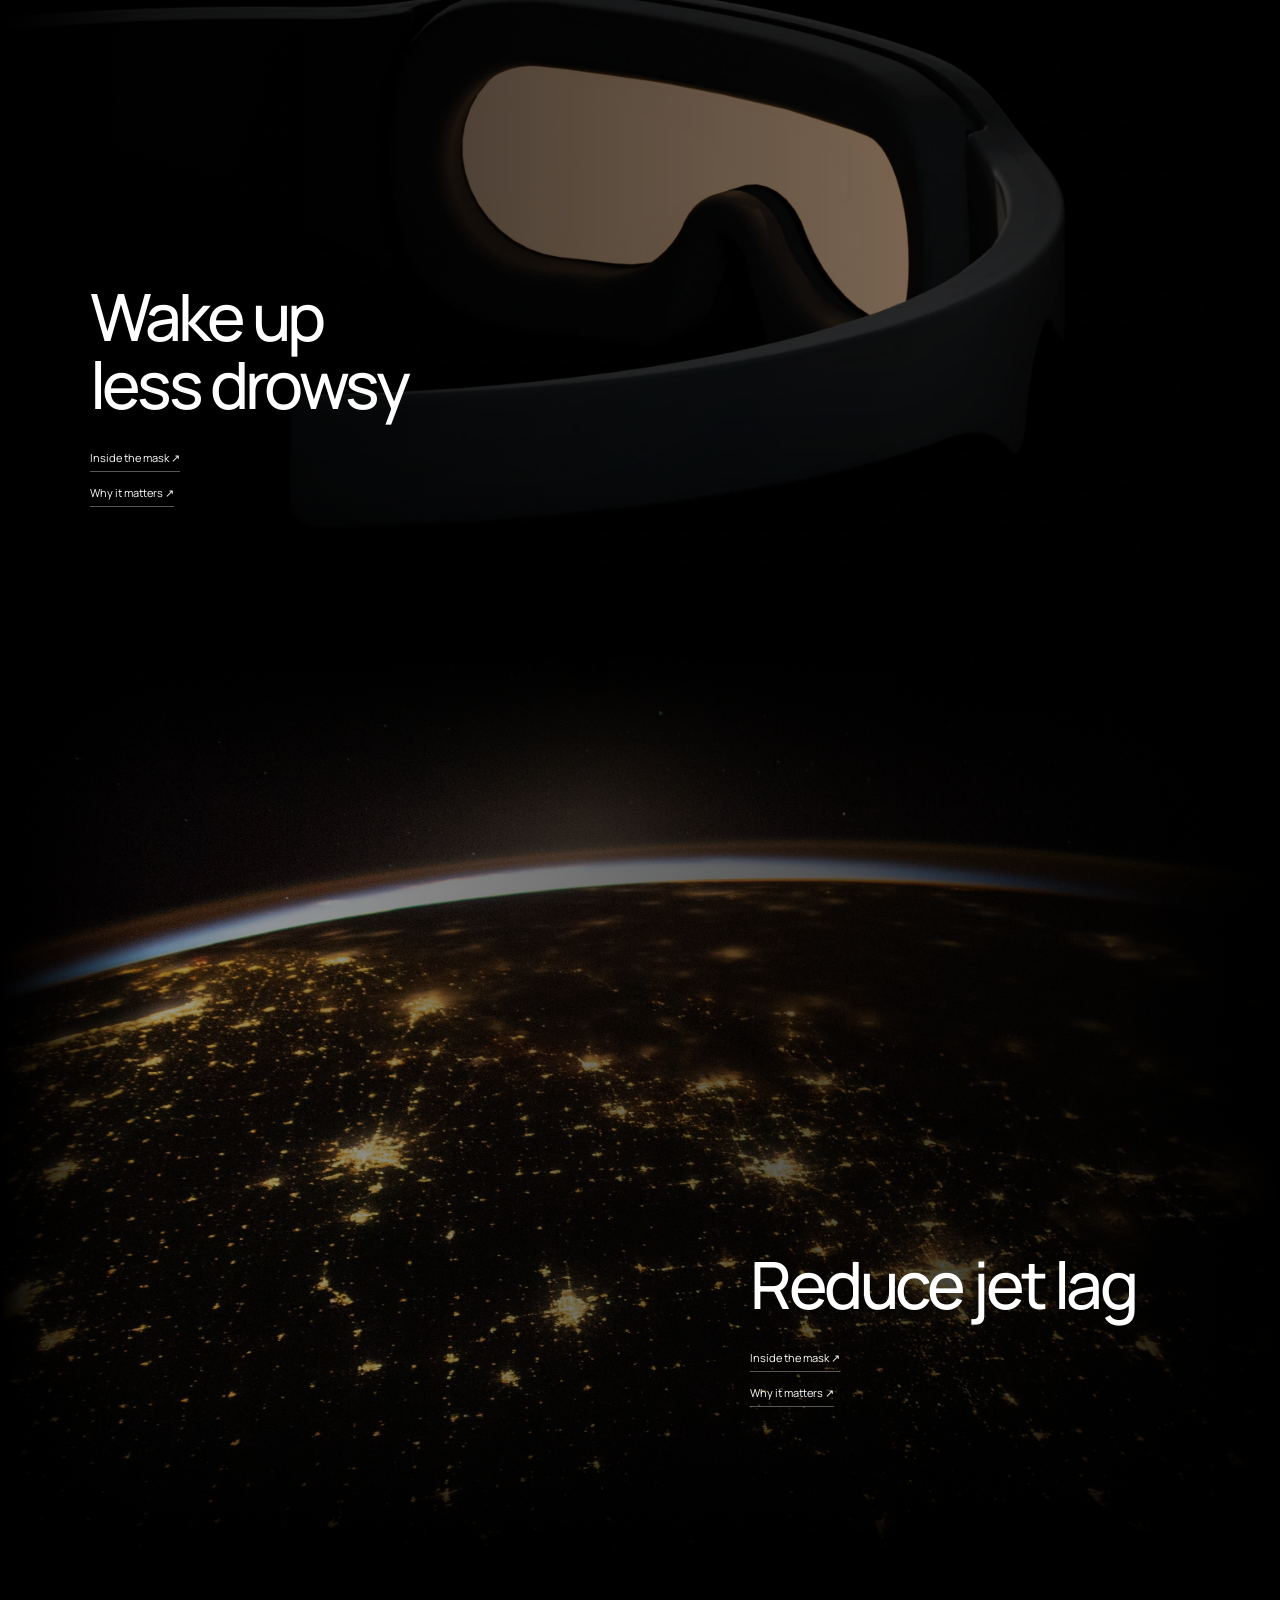
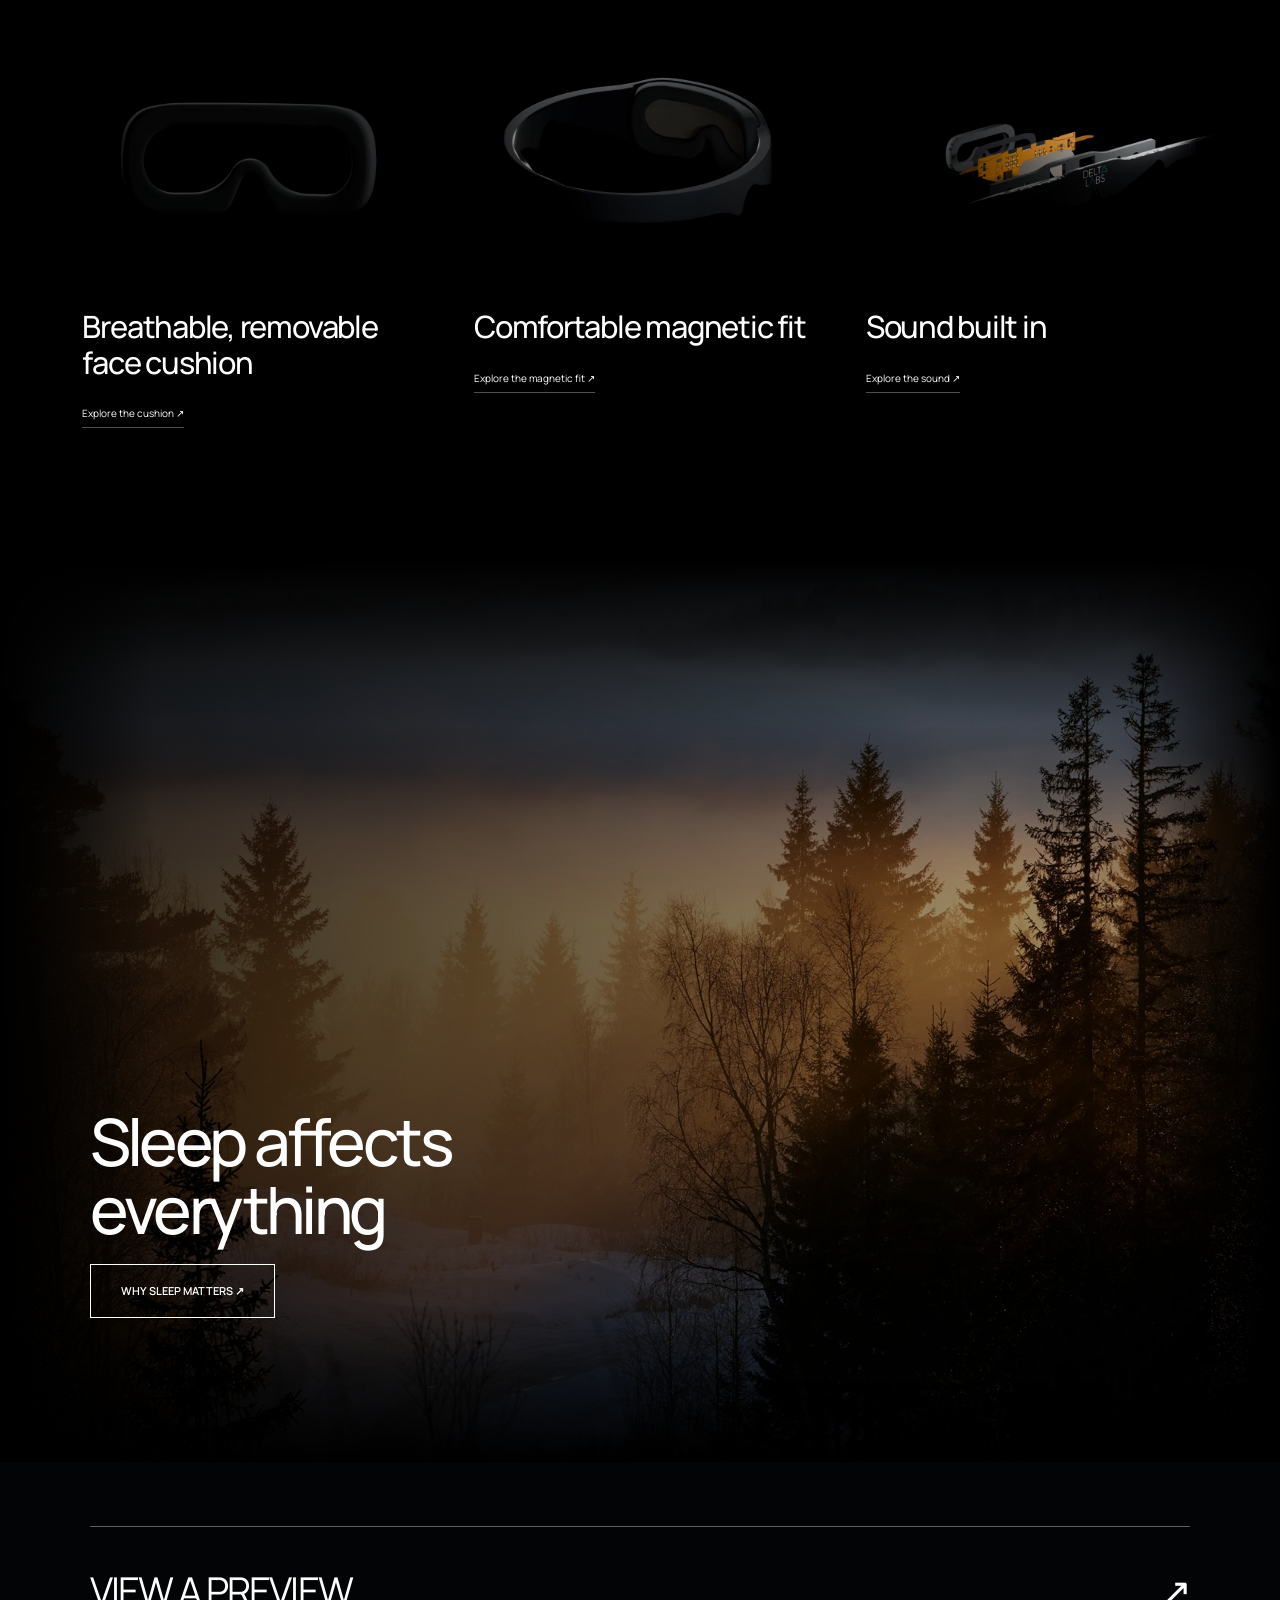
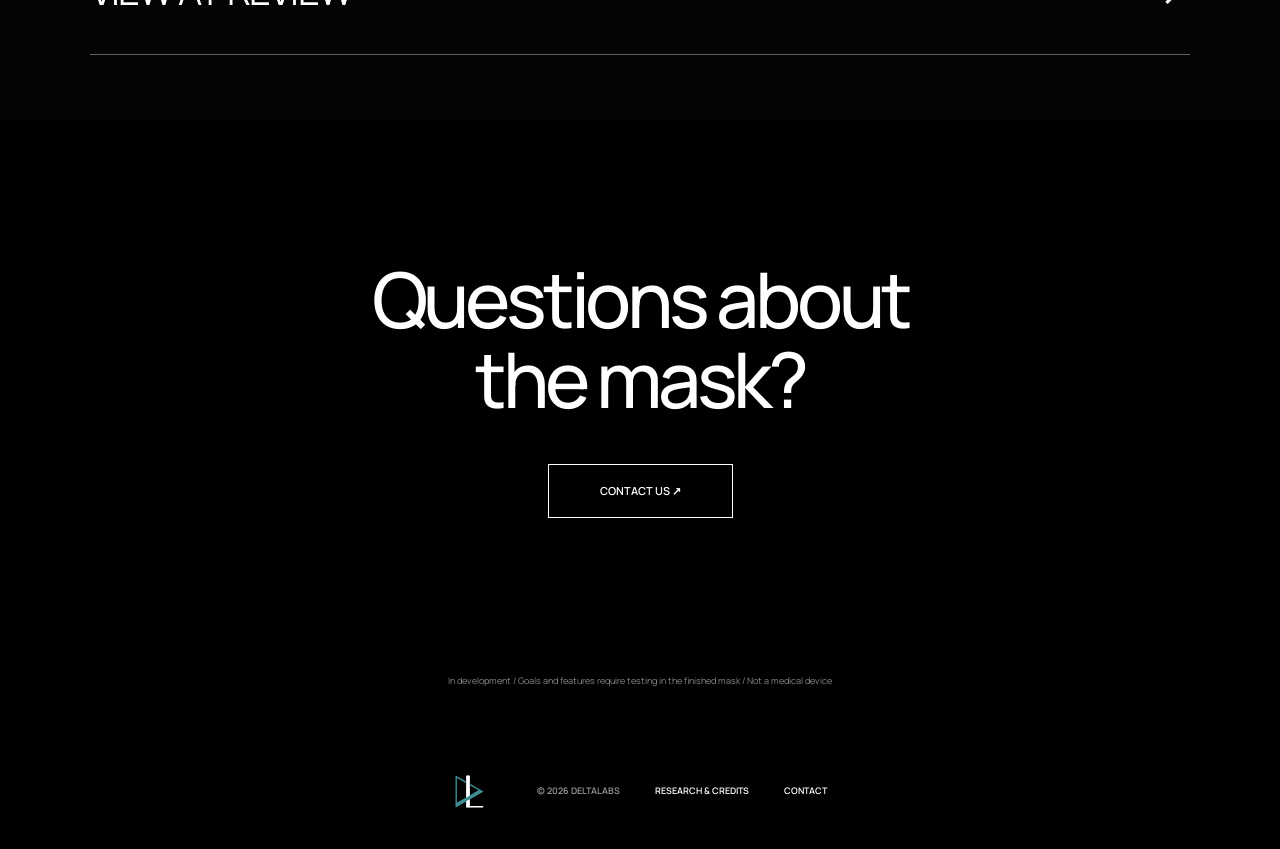
==== commit ffe16df6: "Add native frame tab closure to opening film" ====
--- a/index.html
+++ b/index.html
@@ -1,6 +1,6 @@
 <!DOCTYPE html>
 
-<html lang="en"><head><meta charset="utf-8"/><meta content="width=device-width,initial-scale=1" name="viewport"/><meta content="#000" name="theme-color"/><title>Affordable smart sleep masks — DeltaLabs</title><meta content="Affordable smart sleep masks — sleep tracking, timed light and sound, and sleep education in one mask" name="description"/><link href="assets/mark.svg?v=8" rel="icon"/><link href="styles.css?v=8" rel="stylesheet"/><link href="v4.css?v=8" rel="stylesheet"/><link href="v5.css?v=8" rel="stylesheet"/><script defer="" src="config.js"></script><script defer="" src="app.js?v=8"></script><link href="v6.css?v=8" rel="stylesheet"/><script src="signals.js?v=8" type="module"></script><link href="v8.css?v=8" rel="stylesheet"/><link rel="stylesheet" href="v9.css?v=10"></head><body class=""><a class="skip" href="#main">Skip to content</a><header class="header"><a aria-label="DeltaLabs home" class="brand" href="./"><img alt="" height="58" src="assets/mark.svg?v=8" width="58"/><span>DELTALABS</span></a><nav aria-label="Main navigation" id="navigation"><a href="features.html?v=8">Features</a><a href="sleep.html">Why sleep</a><a href="about.html">Team</a></nav><a class="nav-cta" data-campaign="" href="./#launch">Pre-order now</a><button aria-controls="navigation" aria-expanded="false" aria-label="Open navigation" class="menu-toggle"><span></span><span></span></button></header><main id="main"><section class="opening"><video aria-label="The mask under slowly moving light, followed by camera moves around its separating layers" autoplay="" class="cinematic" id="hero-video" loop="" muted="" playsinline="" poster="assets/turn-poster.webp?v=18"><source src="assets/turn-slow-v18.mp4?v=18" type="video/mp4"/></video><div class="hero-words"><h1>Get more out<br/>of your night</h1><a href="#product">DISCOVER THE MASK ↓</a></div></section>
+<html lang="en"><head><meta charset="utf-8"/><meta content="width=device-width,initial-scale=1" name="viewport"/><meta content="#000" name="theme-color"/><title>Affordable smart sleep masks — DeltaLabs</title><meta content="Affordable smart sleep masks — sleep tracking, timed light and sound, and sleep education in one mask" name="description"/><link href="assets/mark.svg?v=8" rel="icon"/><link href="styles.css?v=8" rel="stylesheet"/><link href="v4.css?v=8" rel="stylesheet"/><link href="v5.css?v=8" rel="stylesheet"/><script defer="" src="config.js"></script><script defer="" src="app.js?v=8"></script><link href="v6.css?v=8" rel="stylesheet"/><script src="signals.js?v=8" type="module"></script><link href="v8.css?v=8" rel="stylesheet"/><link rel="stylesheet" href="v9.css?v=10"></head><body class=""><a class="skip" href="#main">Skip to content</a><header class="header"><a aria-label="DeltaLabs home" class="brand" href="./"><img alt="" height="58" src="assets/mark.svg?v=8" width="58"/><span>DELTALABS</span></a><nav aria-label="Main navigation" id="navigation"><a href="features.html?v=8">Features</a><a href="sleep.html">Why sleep</a><a href="about.html">Team</a></nav><a class="nav-cta" data-campaign="" href="./#launch">Pre-order now</a><button aria-controls="navigation" aria-expanded="false" aria-label="Open navigation" class="menu-toggle"><span></span><span></span></button></header><main id="main"><section class="opening"><video aria-label="The mask under slowly moving light, followed by camera moves around its separating layers" autoplay="" class="cinematic" id="hero-video" loop="" muted="" playsinline="" poster="assets/turn-poster.webp?v=18"><source src="assets/turn-slow-v20.mp4?v=20" type="video/mp4"/></video><div class="hero-words"><h1>Get more out<br/>of your night</h1><a href="#product">DISCOVER THE MASK ↓</a></div></section>
 <section class="statement" data-reveal="" id="product"><h2>Get more out of your sleep<br/>Get more out of your day</h2><a class="button" href="features.html?v=8">EXPLORE THE MASK ↗</a></section>
 <section class="benefit tracking"><img alt="The mask’s dark fabric" class="backdrop" loading="lazy" src="assets/mask-front.webp?v=18"/><section aria-label="Simulated sleep signals" class="sleep-signals"><div class="signal-heading"><h3 aria-live="polite" id="current-sleep-stage">N2 / LIGHT SLEEP</h3></div><div class="signal-plot"><canvas aria-label="A moving illustration of brainwaves, eye movements, breathing and movement with sleep-stage bands, brief awakenings, K-complexes and sleep spindles" id="sleep-signals-canvas" role="img"></canvas></div><div class="signal-legend"><span data-stage="N1">N1</span><span data-stage="N2">N2</span><span data-stage="N3">N3</span><span data-stage="REM">REM</span><span data-stage="Awake">AWAKE</span></div><p class="signal-note">Simulated signals / Shortened stage excerpts / Not a recording</p></section><div class="benefit-copy" data-reveal=""><h2>Sleep tracking<br/>beyond the wrist</h2><div class="text-links"><a href="features.html?v=8#sensing">Inside the mask ↗</a><a href="sleep.html#sleep-pressure">Why it matters ↗</a></div></div></section>
 <section class="benefit focus-right"><video aria-label="The mask slowly separates as the camera moves around its layers" class="cinematic backdrop" loop="" muted="" playsinline="" poster="assets/assembly-poster.webp" preload="none"><source src="assets/inside-slow.mp4?v=8" type="video/mp4"/></video><div class="benefit-copy" data-reveal=""><h2>Fall asleep faster<br/>Sleep more deeply</h2><div class="text-links"><a href="features.html?v=8#audio">Inside the mask ↗</a><a href="sleep.html#sleep-pressure">Why it matters ↗</a></div></div></section>
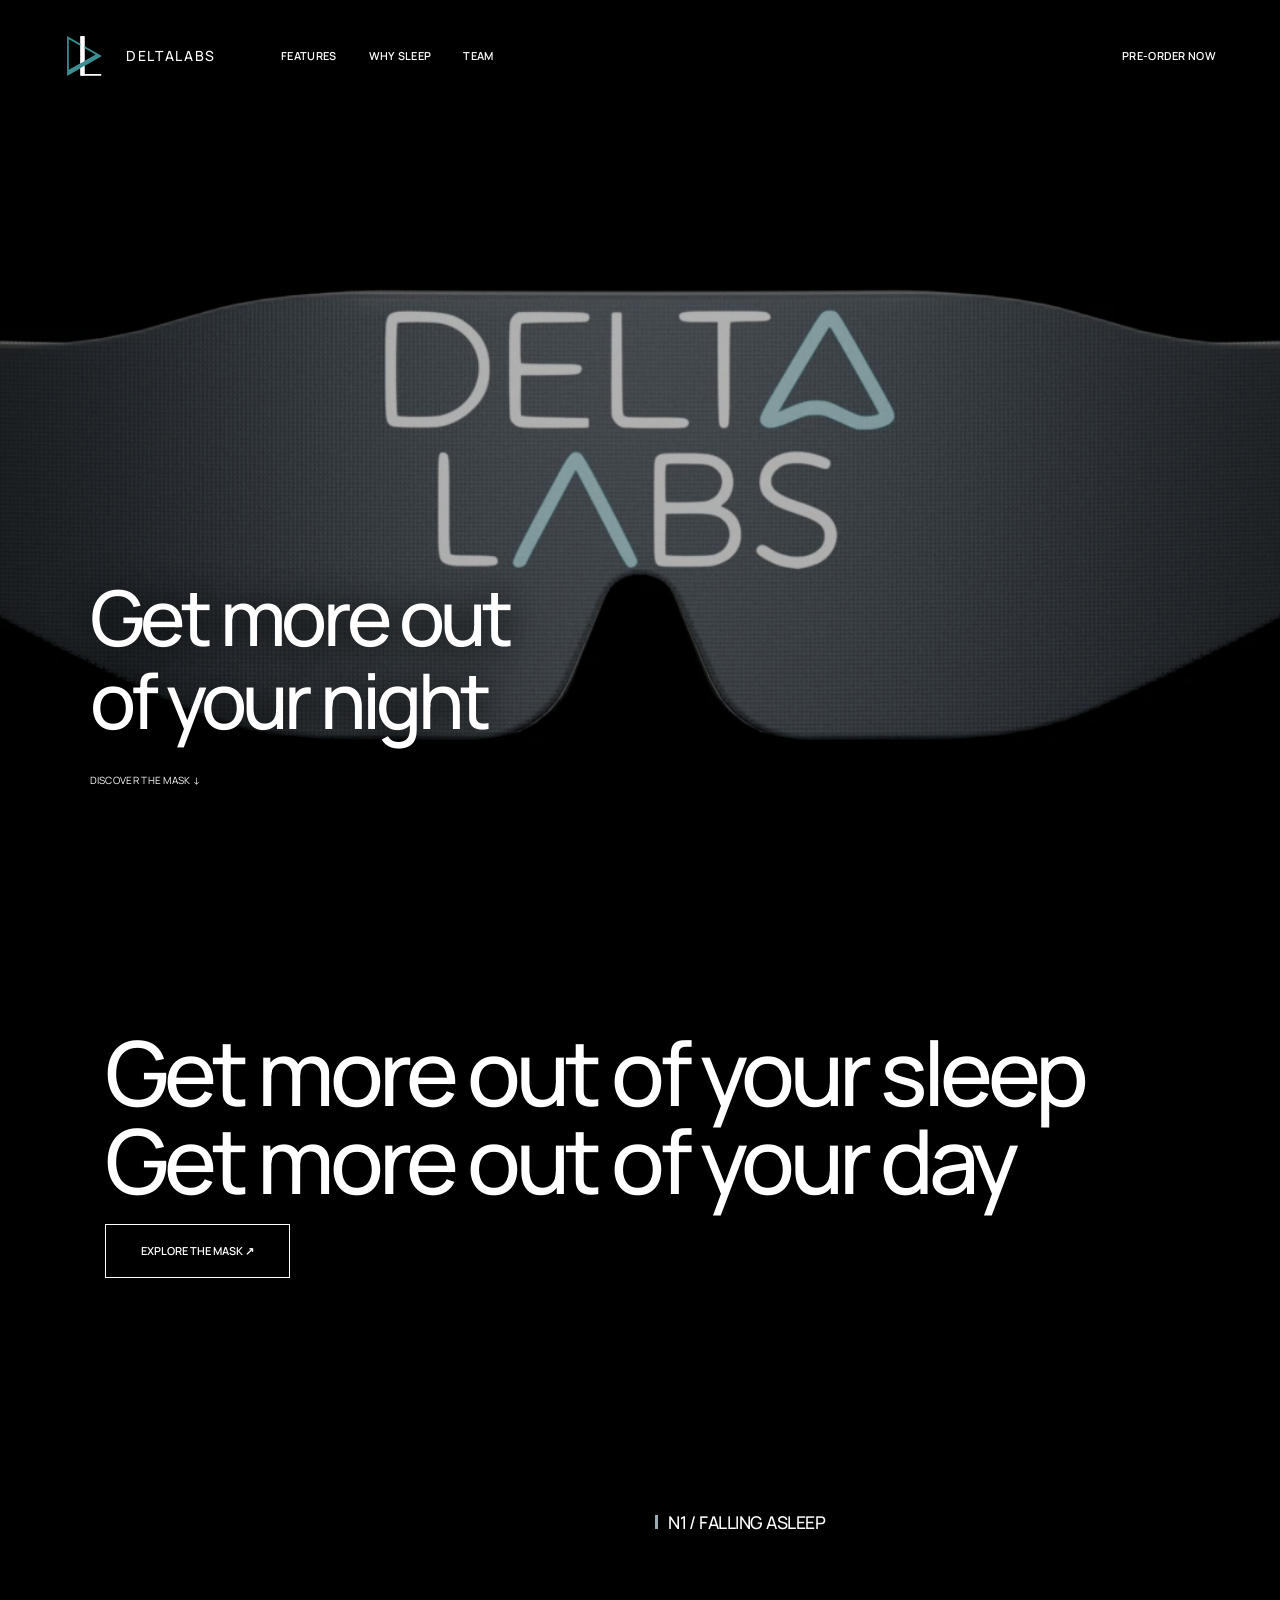
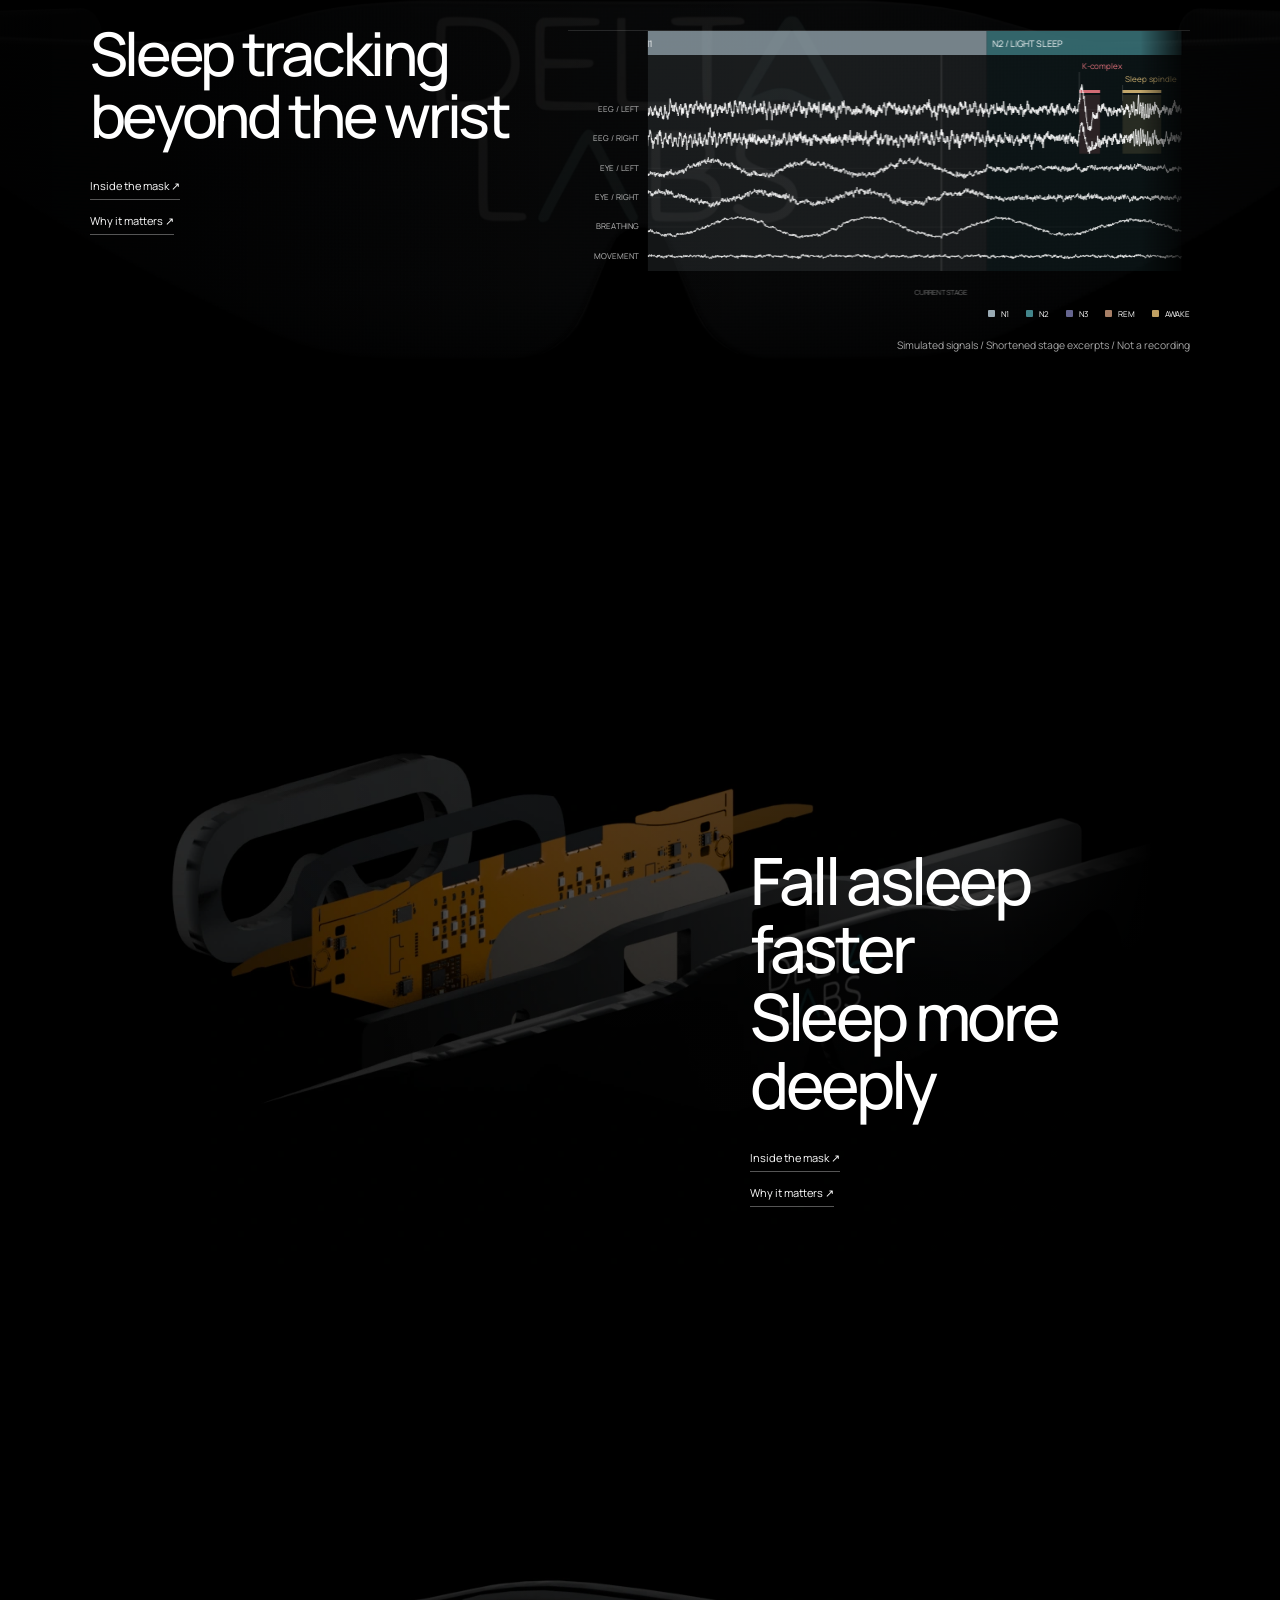
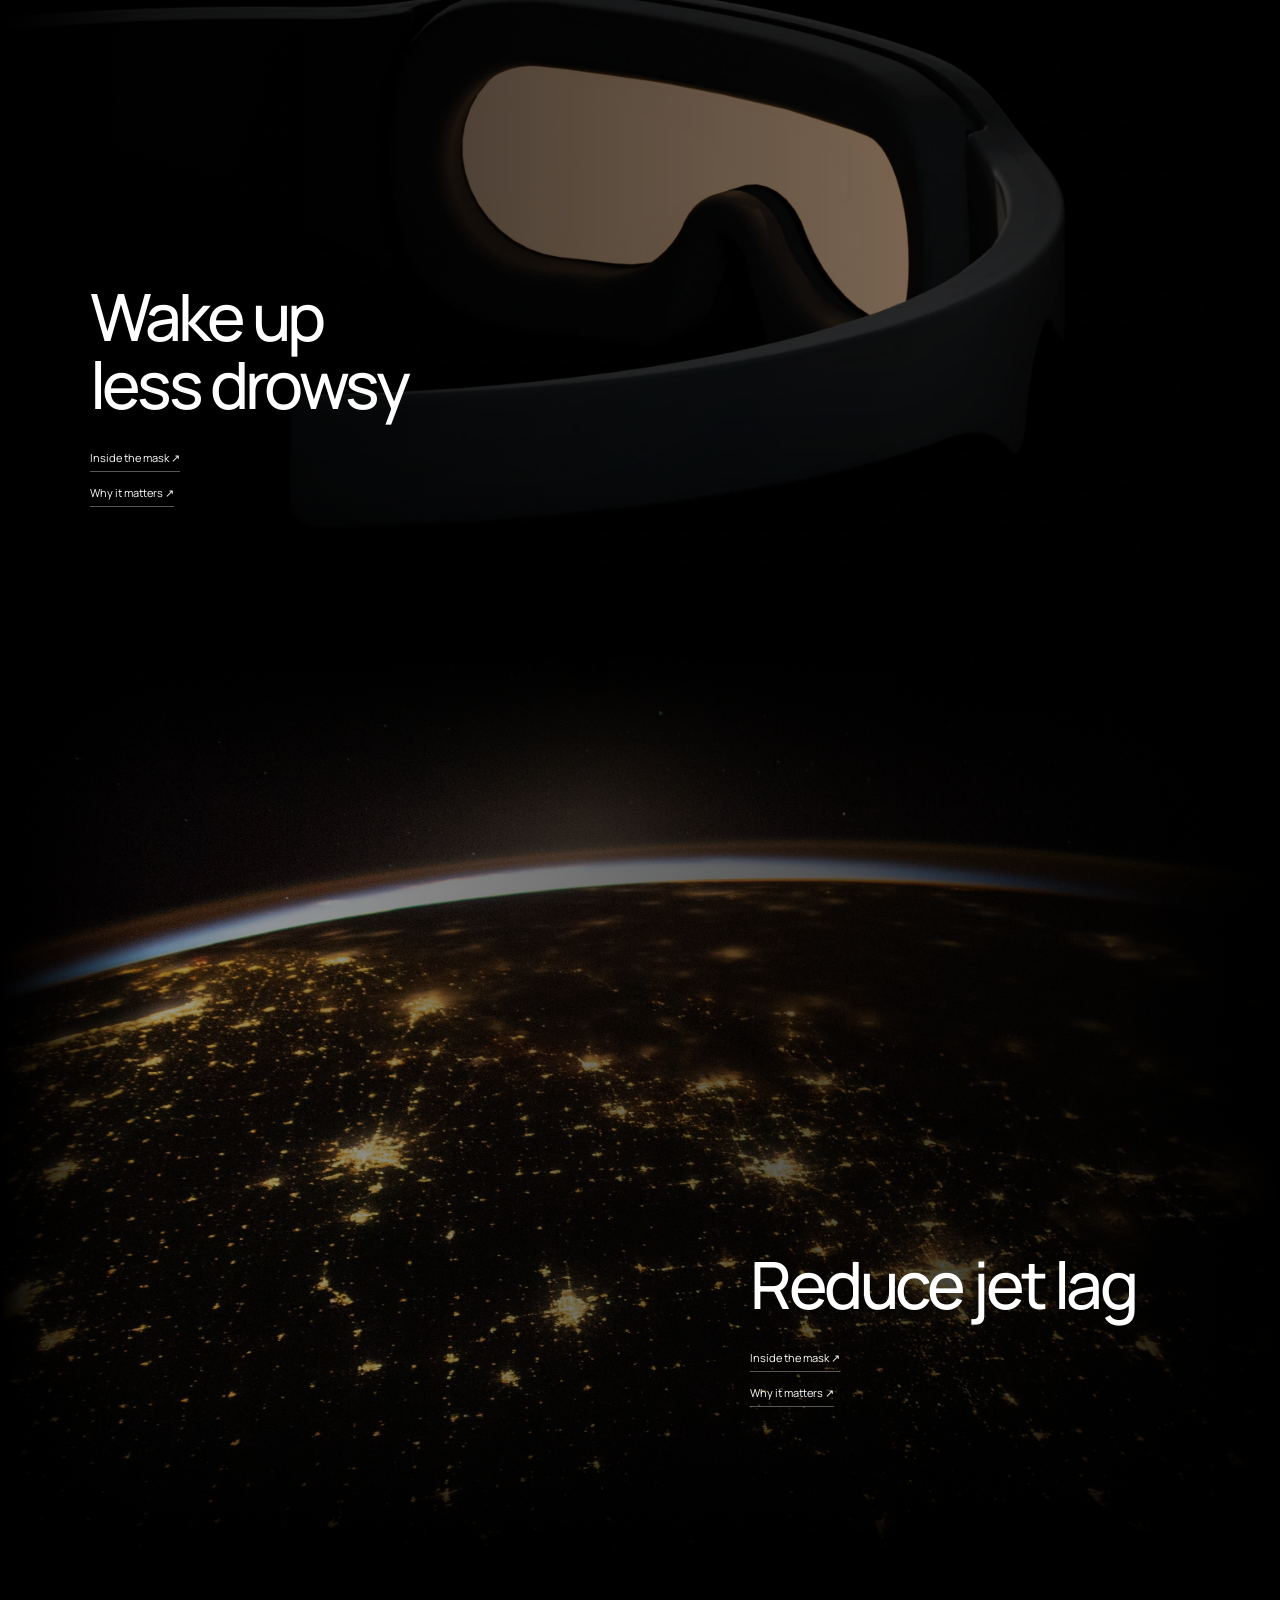
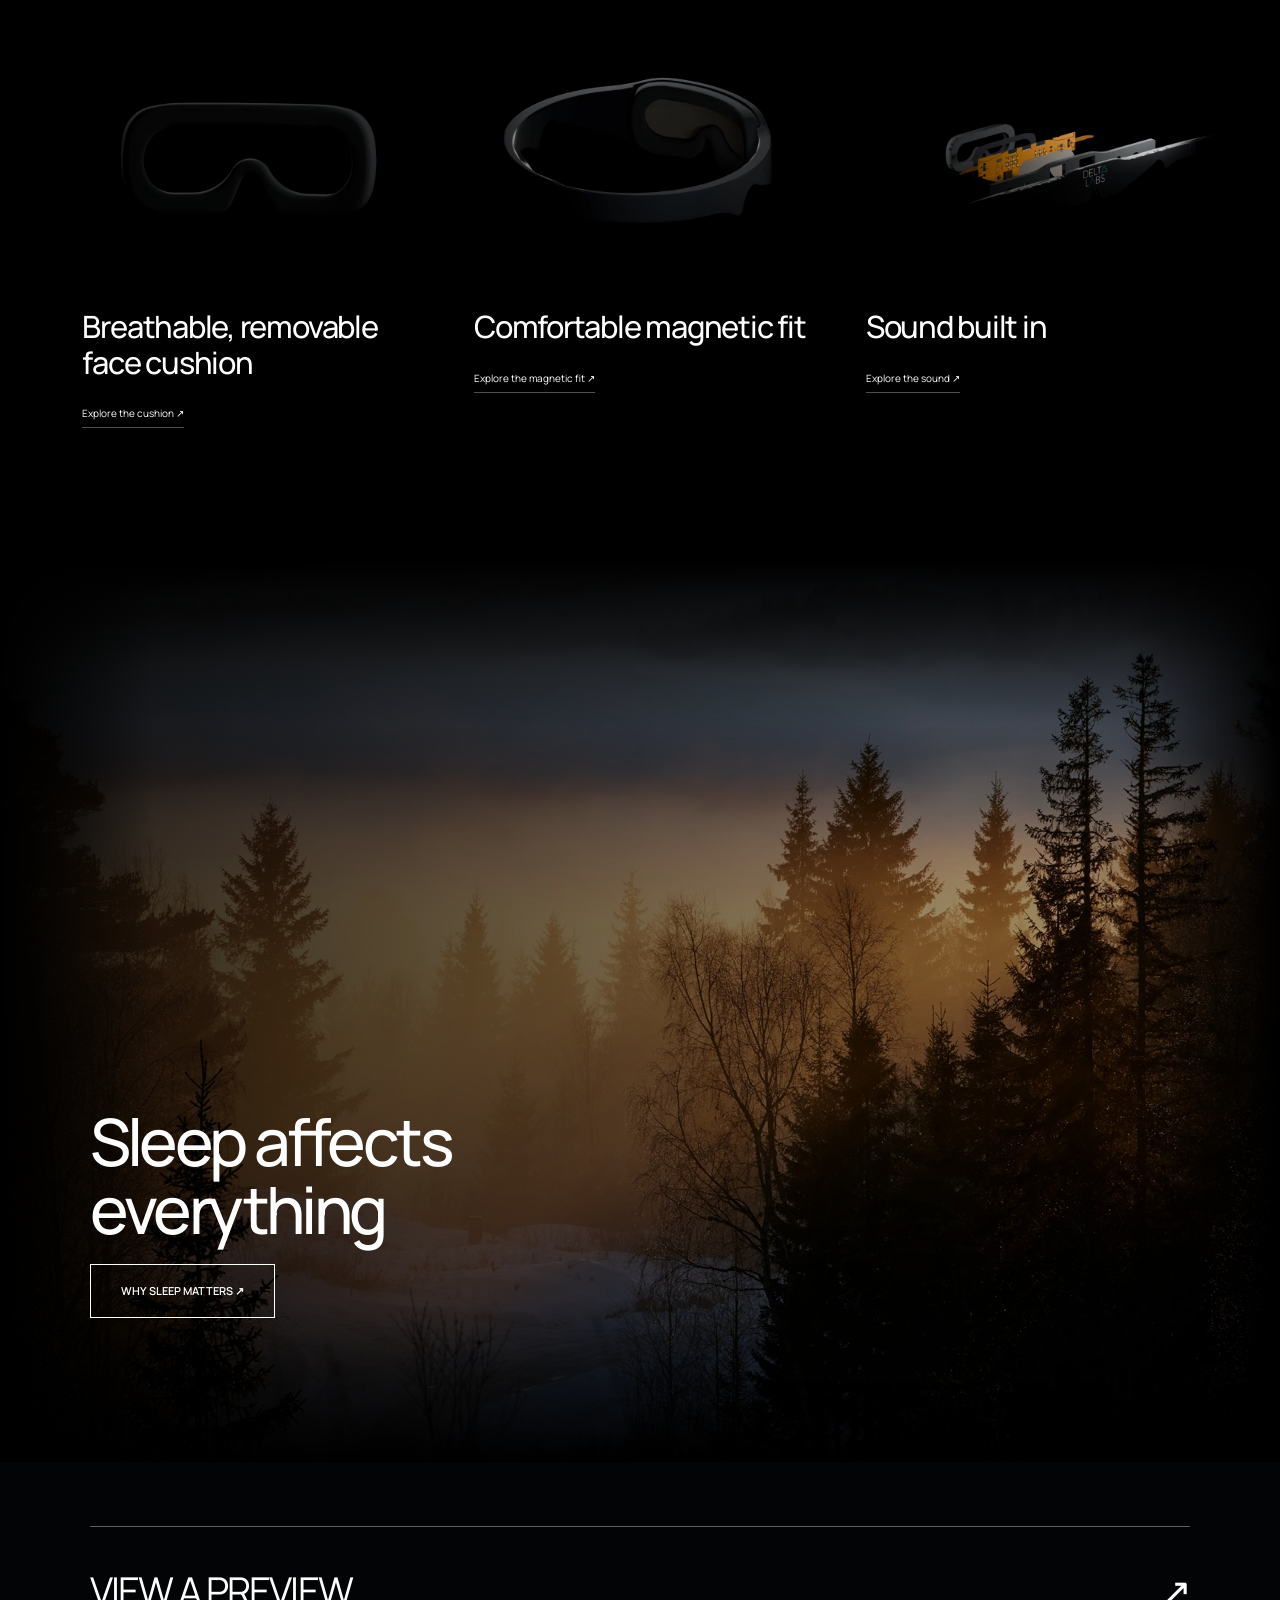
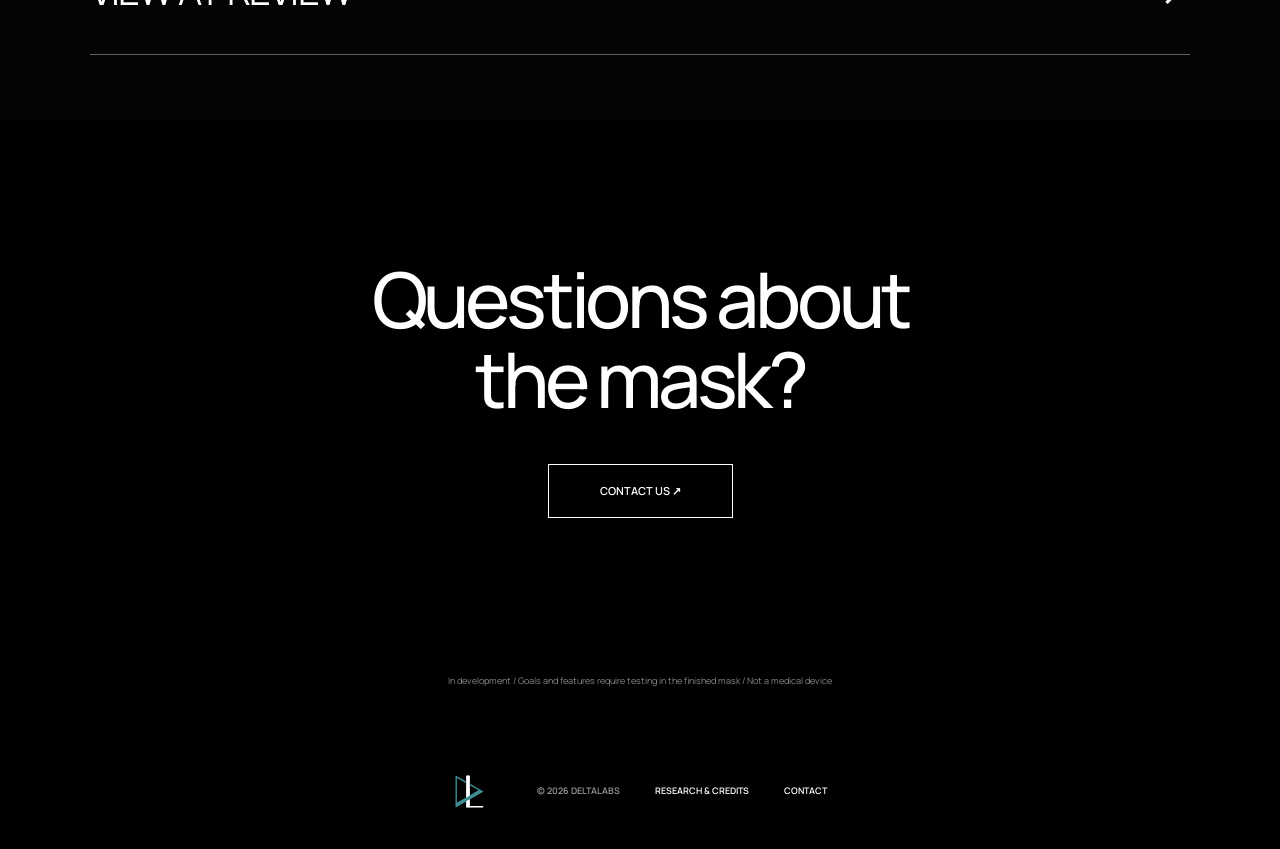
==== commit 1d6ff4dd: "Show native strap tab bend after TPU placement" ====
--- a/index.html
+++ b/index.html
@@ -1,6 +1,6 @@
 <!DOCTYPE html>
 
-<html lang="en"><head><meta charset="utf-8"/><meta content="width=device-width,initial-scale=1" name="viewport"/><meta content="#000" name="theme-color"/><title>Affordable smart sleep masks — DeltaLabs</title><meta content="Affordable smart sleep masks — sleep tracking, timed light and sound, and sleep education in one mask" name="description"/><link href="assets/mark.svg?v=8" rel="icon"/><link href="styles.css?v=8" rel="stylesheet"/><link href="v4.css?v=8" rel="stylesheet"/><link href="v5.css?v=8" rel="stylesheet"/><script defer="" src="config.js"></script><script defer="" src="app.js?v=8"></script><link href="v6.css?v=8" rel="stylesheet"/><script src="signals.js?v=8" type="module"></script><link href="v8.css?v=8" rel="stylesheet"/><link rel="stylesheet" href="v9.css?v=10"></head><body class=""><a class="skip" href="#main">Skip to content</a><header class="header"><a aria-label="DeltaLabs home" class="brand" href="./"><img alt="" height="58" src="assets/mark.svg?v=8" width="58"/><span>DELTALABS</span></a><nav aria-label="Main navigation" id="navigation"><a href="features.html?v=8">Features</a><a href="sleep.html">Why sleep</a><a href="about.html">Team</a></nav><a class="nav-cta" data-campaign="" href="./#launch">Pre-order now</a><button aria-controls="navigation" aria-expanded="false" aria-label="Open navigation" class="menu-toggle"><span></span><span></span></button></header><main id="main"><section class="opening"><video aria-label="The mask under slowly moving light, followed by camera moves around its separating layers" autoplay="" class="cinematic" id="hero-video" loop="" muted="" playsinline="" poster="assets/turn-poster.webp?v=18"><source src="assets/turn-slow-v20.mp4?v=20" type="video/mp4"/></video><div class="hero-words"><h1>Get more out<br/>of your night</h1><a href="#product">DISCOVER THE MASK ↓</a></div></section>
+<html lang="en"><head><meta charset="utf-8"/><meta content="width=device-width,initial-scale=1" name="viewport"/><meta content="#000" name="theme-color"/><title>Affordable smart sleep masks — DeltaLabs</title><meta content="Affordable smart sleep masks — sleep tracking, timed light and sound, and sleep education in one mask" name="description"/><link href="assets/mark.svg?v=8" rel="icon"/><link href="styles.css?v=8" rel="stylesheet"/><link href="v4.css?v=8" rel="stylesheet"/><link href="v5.css?v=8" rel="stylesheet"/><script defer="" src="config.js"></script><script defer="" src="app.js?v=8"></script><link href="v6.css?v=8" rel="stylesheet"/><script src="signals.js?v=8" type="module"></script><link href="v8.css?v=8" rel="stylesheet"/><link rel="stylesheet" href="v9.css?v=10"></head><body class=""><a class="skip" href="#main">Skip to content</a><header class="header"><a aria-label="DeltaLabs home" class="brand" href="./"><img alt="" height="58" src="assets/mark.svg?v=8" width="58"/><span>DELTALABS</span></a><nav aria-label="Main navigation" id="navigation"><a href="features.html?v=8">Features</a><a href="sleep.html">Why sleep</a><a href="about.html">Team</a></nav><a class="nav-cta" data-campaign="" href="./#launch">Pre-order now</a><button aria-controls="navigation" aria-expanded="false" aria-label="Open navigation" class="menu-toggle"><span></span><span></span></button></header><main id="main"><section class="opening"><video aria-label="The mask under slowly moving light, followed by camera moves around its separating layers" autoplay="" class="cinematic" id="hero-video" loop="" muted="" playsinline="" poster="assets/turn-poster.webp?v=18"><source src="assets/turn-slow-v21.mp4?v=21" type="video/mp4"/></video><div class="hero-words"><h1>Get more out<br/>of your night</h1><a href="#product">DISCOVER THE MASK ↓</a></div></section>
 <section class="statement" data-reveal="" id="product"><h2>Get more out of your sleep<br/>Get more out of your day</h2><a class="button" href="features.html?v=8">EXPLORE THE MASK ↗</a></section>
 <section class="benefit tracking"><img alt="The mask’s dark fabric" class="backdrop" loading="lazy" src="assets/mask-front.webp?v=18"/><section aria-label="Simulated sleep signals" class="sleep-signals"><div class="signal-heading"><h3 aria-live="polite" id="current-sleep-stage">N2 / LIGHT SLEEP</h3></div><div class="signal-plot"><canvas aria-label="A moving illustration of brainwaves, eye movements, breathing and movement with sleep-stage bands, brief awakenings, K-complexes and sleep spindles" id="sleep-signals-canvas" role="img"></canvas></div><div class="signal-legend"><span data-stage="N1">N1</span><span data-stage="N2">N2</span><span data-stage="N3">N3</span><span data-stage="REM">REM</span><span data-stage="Awake">AWAKE</span></div><p class="signal-note">Simulated signals / Shortened stage excerpts / Not a recording</p></section><div class="benefit-copy" data-reveal=""><h2>Sleep tracking<br/>beyond the wrist</h2><div class="text-links"><a href="features.html?v=8#sensing">Inside the mask ↗</a><a href="sleep.html#sleep-pressure">Why it matters ↗</a></div></div></section>
 <section class="benefit focus-right"><video aria-label="The mask slowly separates as the camera moves around its layers" class="cinematic backdrop" loop="" muted="" playsinline="" poster="assets/assembly-poster.webp" preload="none"><source src="assets/inside-slow.mp4?v=8" type="video/mp4"/></video><div class="benefit-copy" data-reveal=""><h2>Fall asleep faster<br/>Sleep more deeply</h2><div class="text-links"><a href="features.html?v=8#audio">Inside the mask ↗</a><a href="sleep.html#sleep-pressure">Why it matters ↗</a></div></div></section>
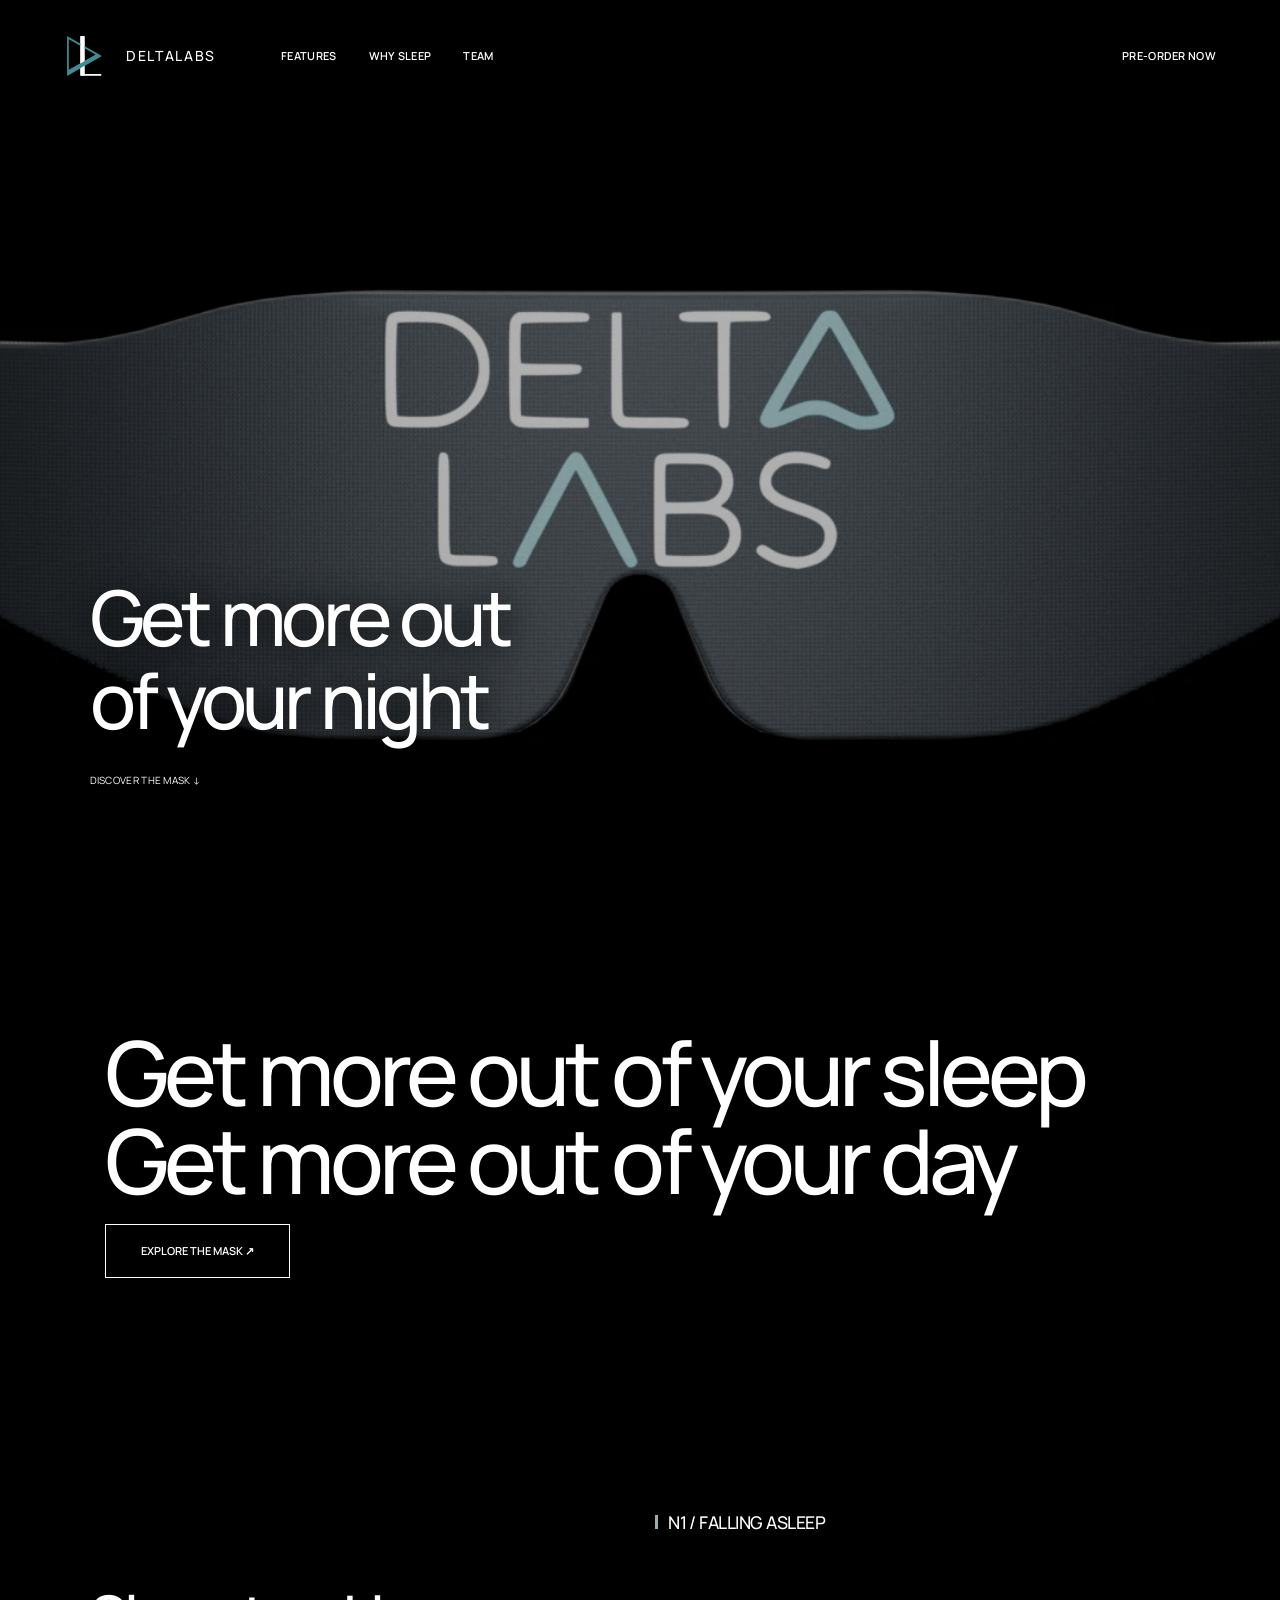
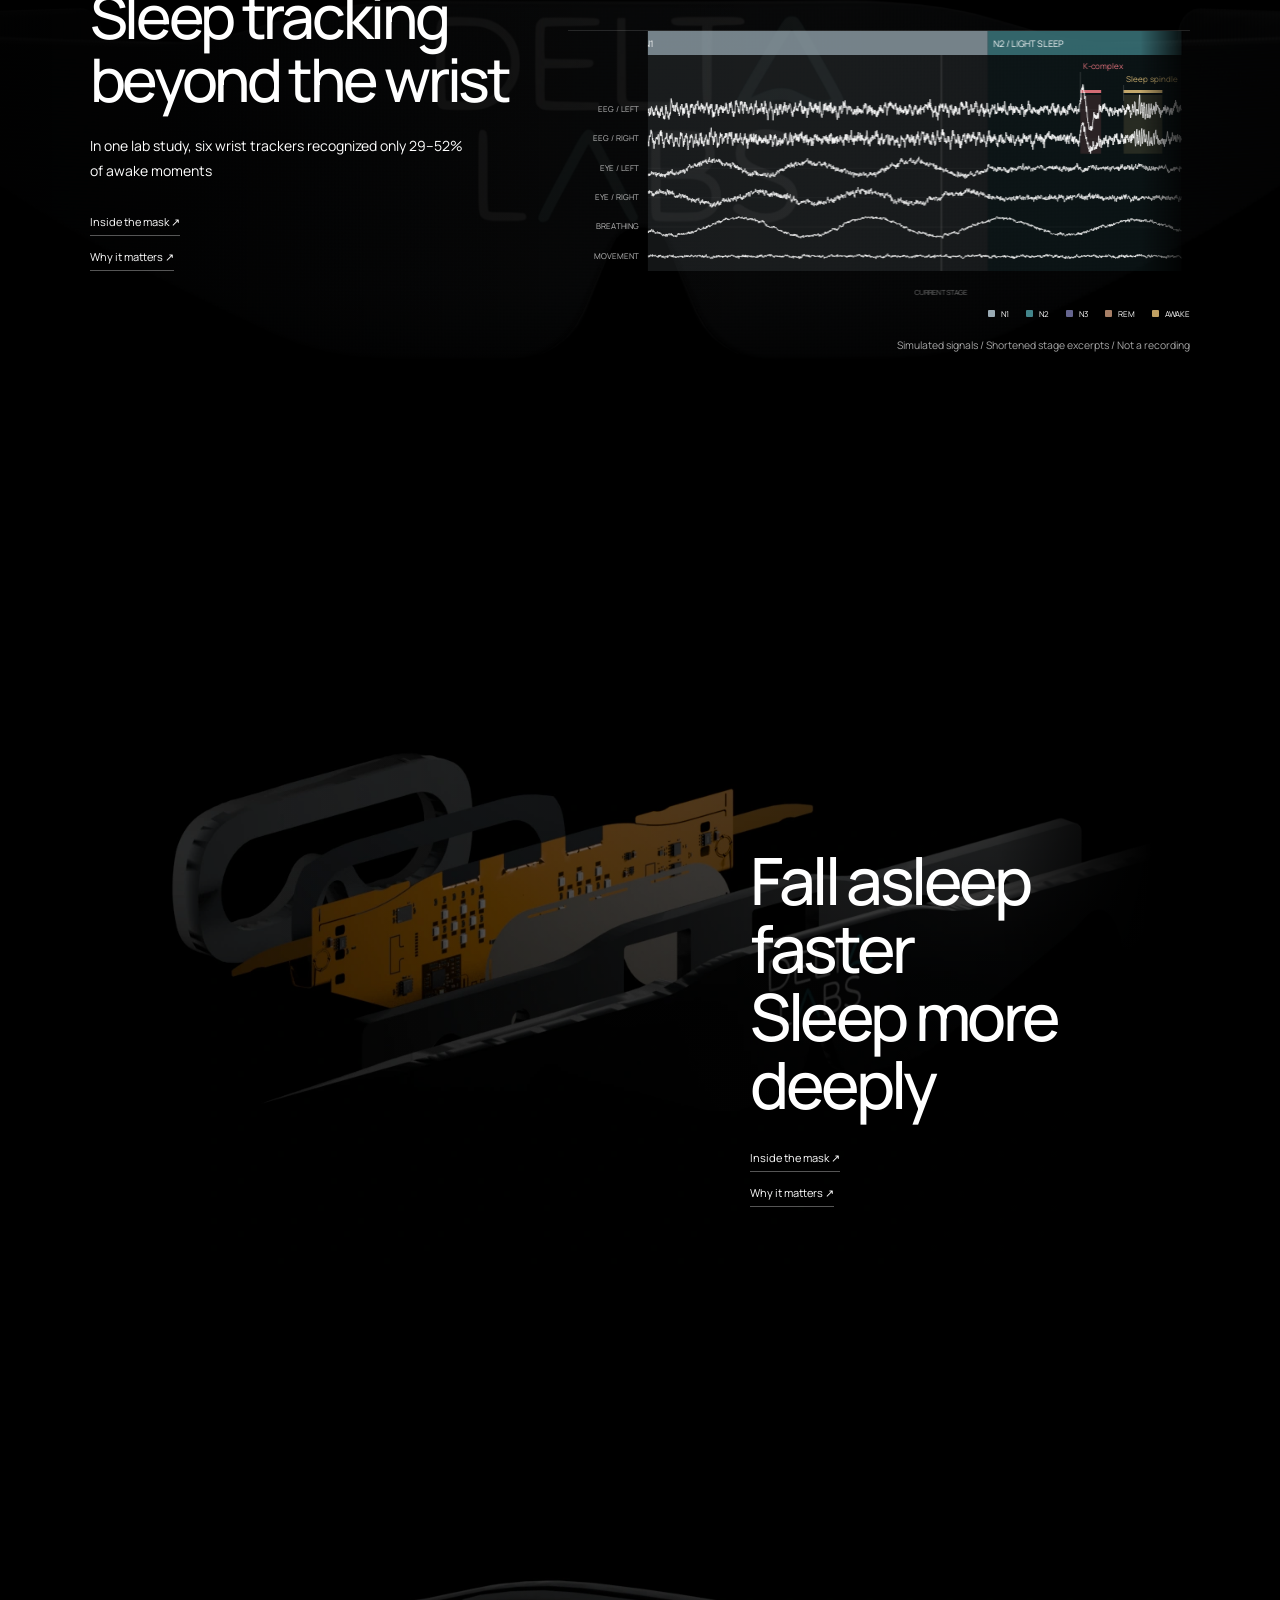
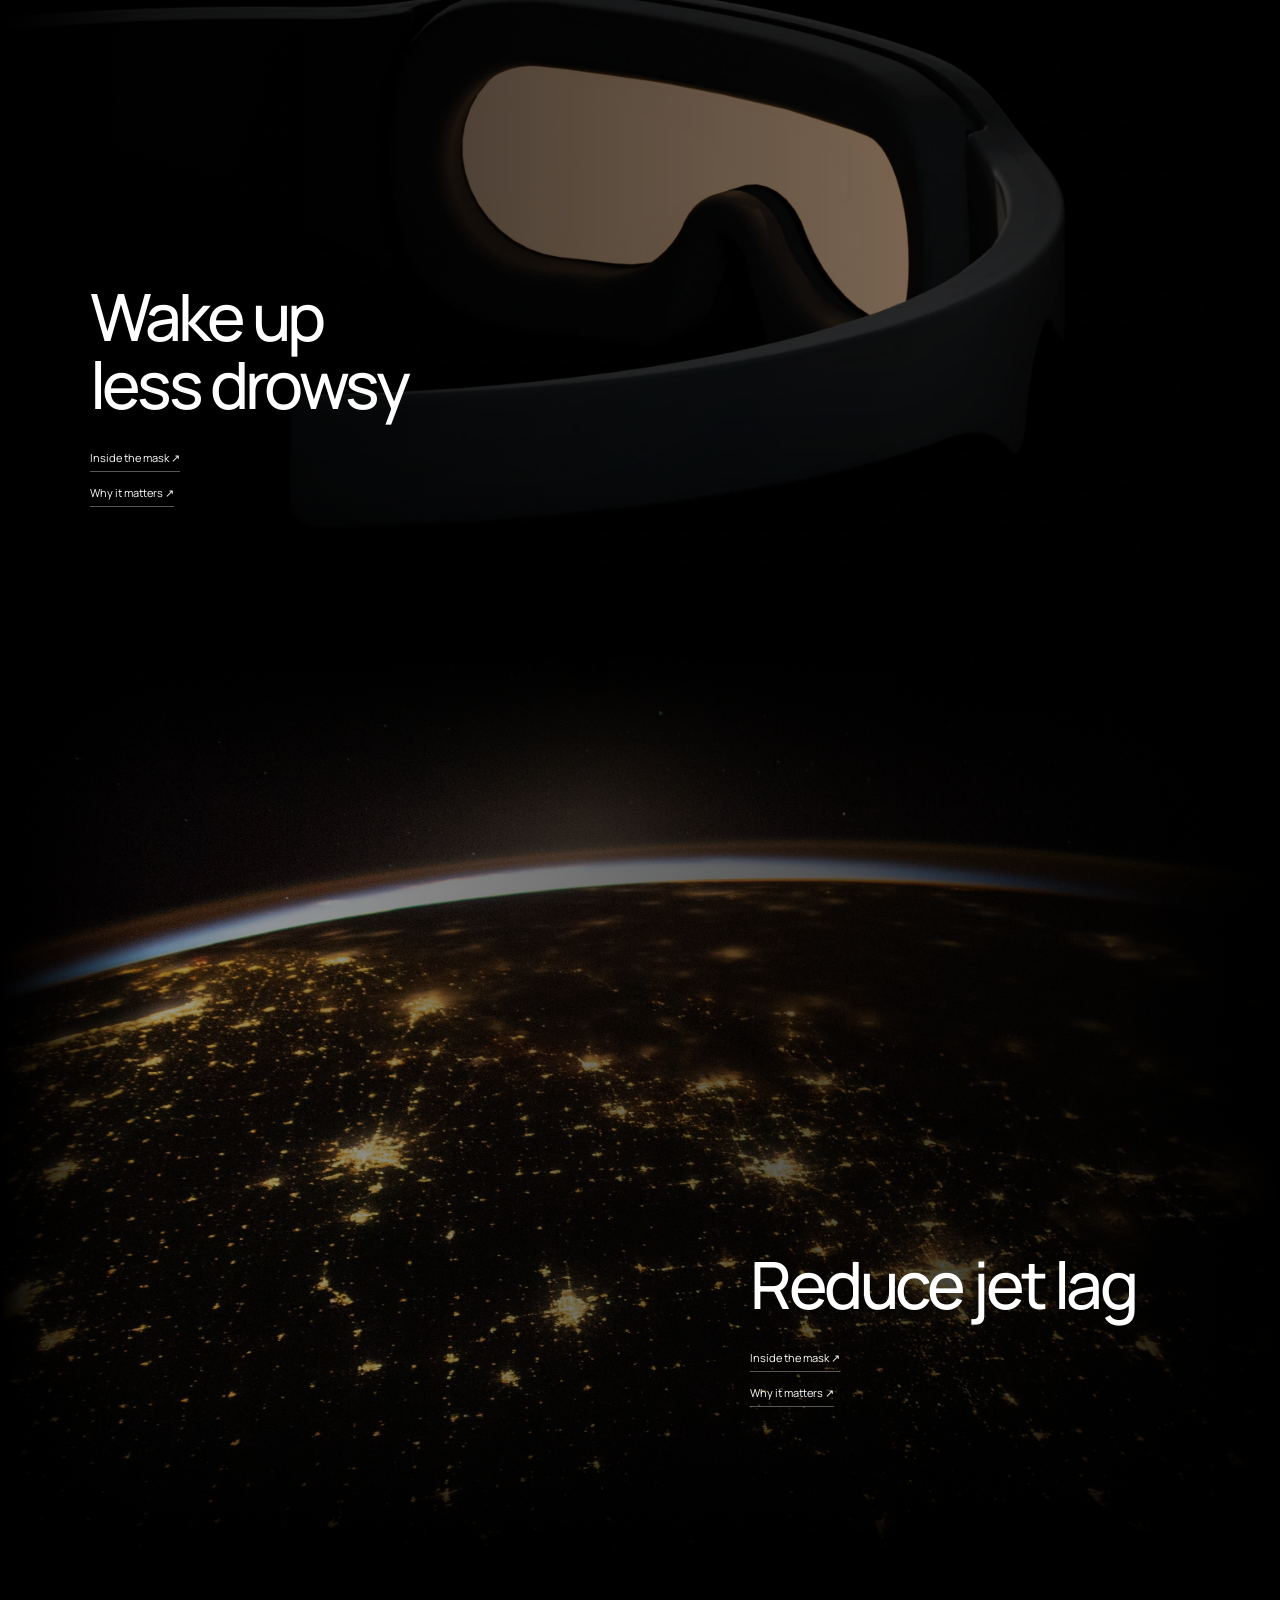
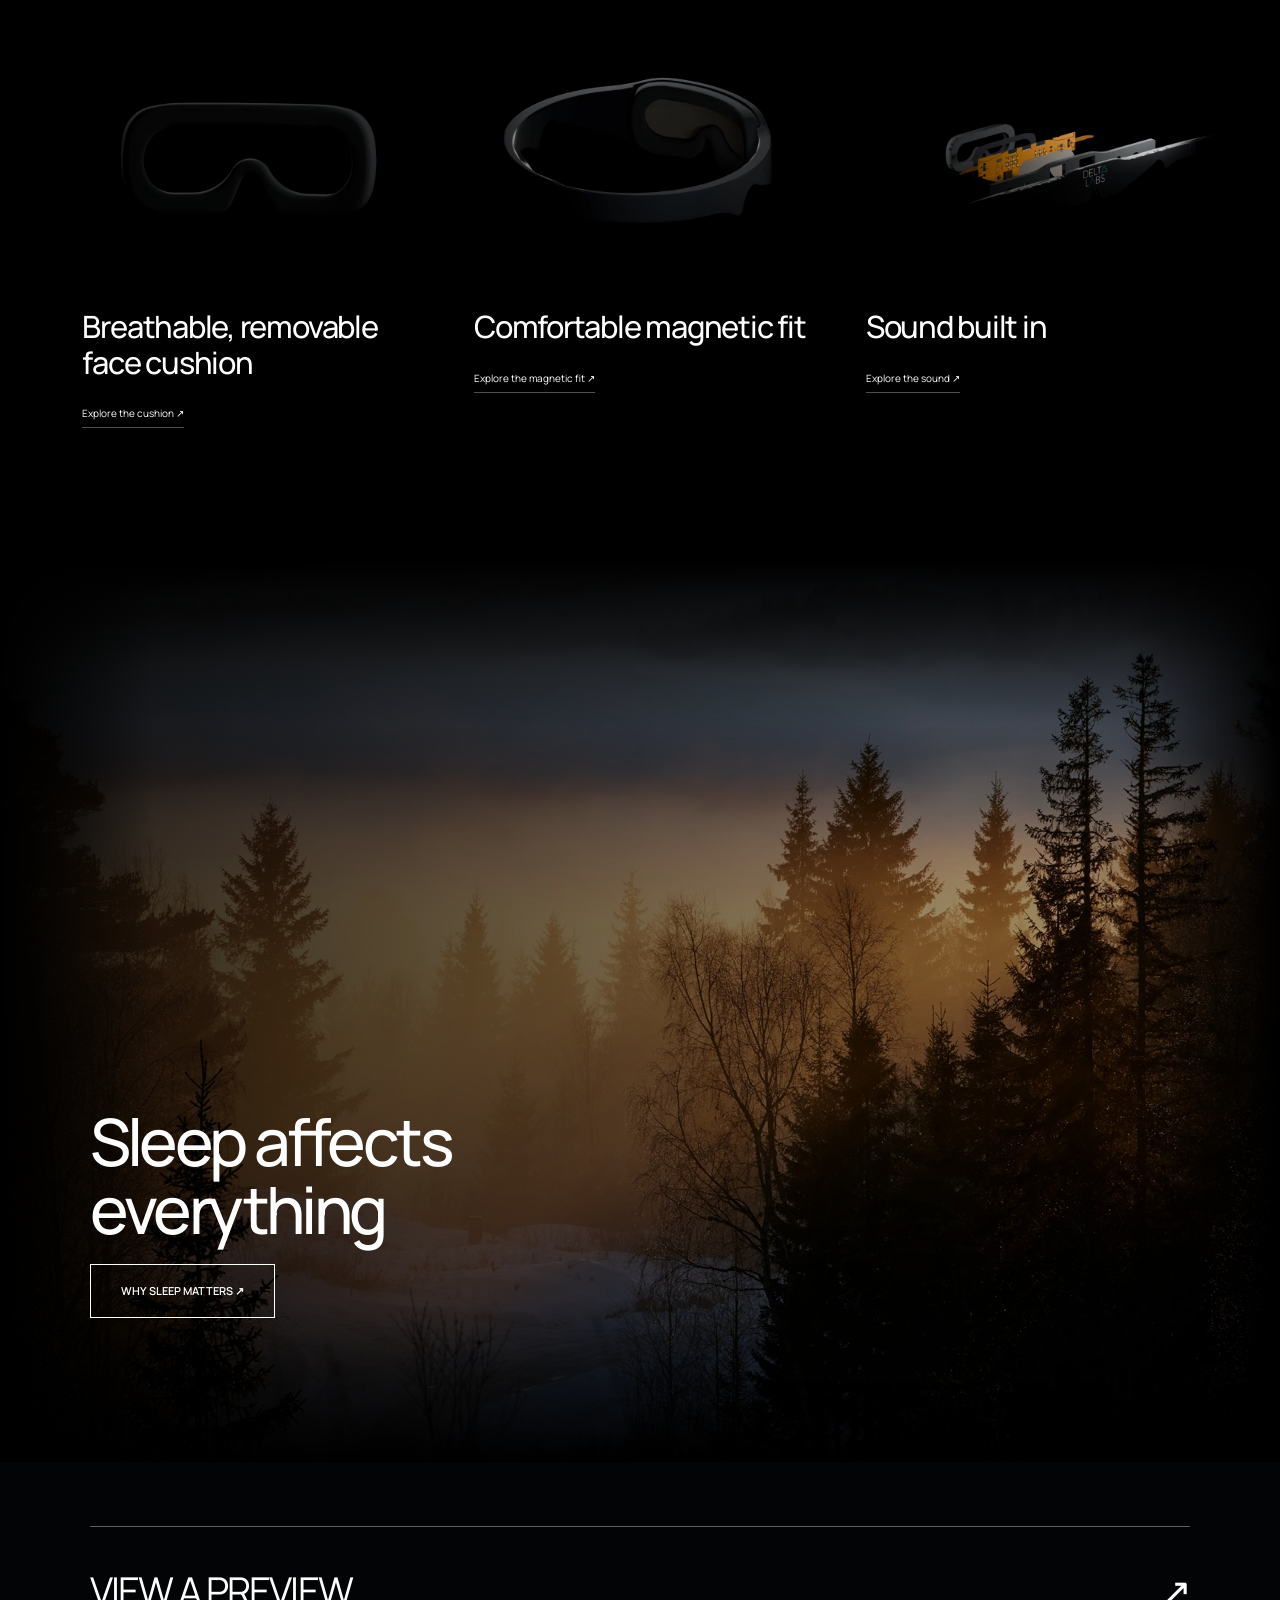
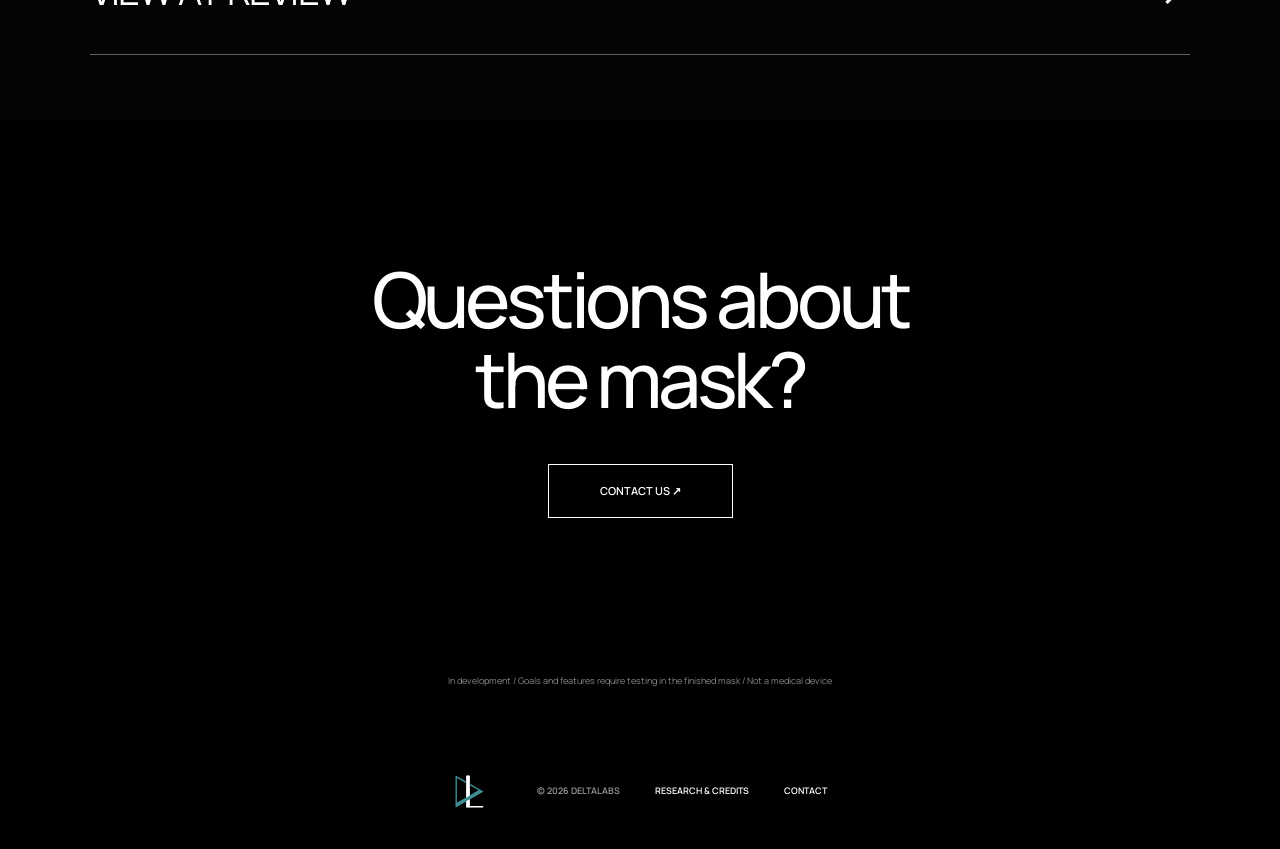
==== commit 47525250: "Clarify wrist tracker limits with public study" ====
--- a/index.html
+++ b/index.html
@@ -1,8 +1,8 @@
 <!DOCTYPE html>
 
-<html lang="en"><head><meta charset="utf-8"/><meta content="width=device-width,initial-scale=1" name="viewport"/><meta content="#000" name="theme-color"/><title>Affordable smart sleep masks — DeltaLabs</title><meta content="Affordable smart sleep masks — sleep tracking, timed light and sound, and sleep education in one mask" name="description"/><link href="assets/mark.svg?v=8" rel="icon"/><link href="styles.css?v=8" rel="stylesheet"/><link href="v4.css?v=8" rel="stylesheet"/><link href="v5.css?v=8" rel="stylesheet"/><script defer="" src="config.js"></script><script defer="" src="app.js?v=8"></script><link href="v6.css?v=8" rel="stylesheet"/><script src="signals.js?v=8" type="module"></script><link href="v8.css?v=8" rel="stylesheet"/><link rel="stylesheet" href="v9.css?v=10"></head><body class=""><a class="skip" href="#main">Skip to content</a><header class="header"><a aria-label="DeltaLabs home" class="brand" href="./"><img alt="" height="58" src="assets/mark.svg?v=8" width="58"/><span>DELTALABS</span></a><nav aria-label="Main navigation" id="navigation"><a href="features.html?v=8">Features</a><a href="sleep.html">Why sleep</a><a href="about.html">Team</a></nav><a class="nav-cta" data-campaign="" href="./#launch">Pre-order now</a><button aria-controls="navigation" aria-expanded="false" aria-label="Open navigation" class="menu-toggle"><span></span><span></span></button></header><main id="main"><section class="opening"><video aria-label="The mask under slowly moving light, followed by camera moves around its separating layers" autoplay="" class="cinematic" id="hero-video" loop="" muted="" playsinline="" poster="assets/turn-poster.webp?v=18"><source src="assets/turn-slow-v21.mp4?v=21" type="video/mp4"/></video><div class="hero-words"><h1>Get more out<br/>of your night</h1><a href="#product">DISCOVER THE MASK ↓</a></div></section>
+<html lang="en"><head><meta charset="utf-8"/><meta content="width=device-width,initial-scale=1" name="viewport"/><meta content="#000" name="theme-color"/><title>Affordable smart sleep masks — DeltaLabs</title><meta content="Affordable smart sleep masks — sleep tracking, timed light and sound, and sleep education in one mask" name="description"/><link href="assets/mark.svg?v=8" rel="icon"/><link href="styles.css?v=8" rel="stylesheet"/><link href="v4.css?v=8" rel="stylesheet"/><link href="v5.css?v=8" rel="stylesheet"/><script defer="" src="config.js"></script><script defer="" src="app.js?v=8"></script><link href="v6.css?v=8" rel="stylesheet"/><script src="signals.js?v=8" type="module"></script><link href="v8.css?v=8" rel="stylesheet"/><link rel="stylesheet" href="v9.css?v=22"></head><body class=""><a class="skip" href="#main">Skip to content</a><header class="header"><a aria-label="DeltaLabs home" class="brand" href="./"><img alt="" height="58" src="assets/mark.svg?v=8" width="58"/><span>DELTALABS</span></a><nav aria-label="Main navigation" id="navigation"><a href="features.html?v=8">Features</a><a href="sleep.html">Why sleep</a><a href="about.html">Team</a></nav><a class="nav-cta" data-campaign="" href="./#launch">Pre-order now</a><button aria-controls="navigation" aria-expanded="false" aria-label="Open navigation" class="menu-toggle"><span></span><span></span></button></header><main id="main"><section class="opening"><video aria-label="The mask under slowly moving light, followed by camera moves around its separating layers" autoplay="" class="cinematic" id="hero-video" loop="" muted="" playsinline="" poster="assets/turn-poster.webp?v=18"><source src="assets/turn-slow-v21.mp4?v=21" type="video/mp4"/></video><div class="hero-words"><h1>Get more out<br/>of your night</h1><a href="#product">DISCOVER THE MASK ↓</a></div></section>
 <section class="statement" data-reveal="" id="product"><h2>Get more out of your sleep<br/>Get more out of your day</h2><a class="button" href="features.html?v=8">EXPLORE THE MASK ↗</a></section>
-<section class="benefit tracking"><img alt="The mask’s dark fabric" class="backdrop" loading="lazy" src="assets/mask-front.webp?v=18"/><section aria-label="Simulated sleep signals" class="sleep-signals"><div class="signal-heading"><h3 aria-live="polite" id="current-sleep-stage">N2 / LIGHT SLEEP</h3></div><div class="signal-plot"><canvas aria-label="A moving illustration of brainwaves, eye movements, breathing and movement with sleep-stage bands, brief awakenings, K-complexes and sleep spindles" id="sleep-signals-canvas" role="img"></canvas></div><div class="signal-legend"><span data-stage="N1">N1</span><span data-stage="N2">N2</span><span data-stage="N3">N3</span><span data-stage="REM">REM</span><span data-stage="Awake">AWAKE</span></div><p class="signal-note">Simulated signals / Shortened stage excerpts / Not a recording</p></section><div class="benefit-copy" data-reveal=""><h2>Sleep tracking<br/>beyond the wrist</h2><div class="text-links"><a href="features.html?v=8#sensing">Inside the mask ↗</a><a href="sleep.html#sleep-pressure">Why it matters ↗</a></div></div></section>
+<section class="benefit tracking"><img alt="The mask’s dark fabric" class="backdrop" loading="lazy" src="assets/mask-front.webp?v=18"/><section aria-label="Simulated sleep signals" class="sleep-signals"><div class="signal-heading"><h3 aria-live="polite" id="current-sleep-stage">N2 / LIGHT SLEEP</h3></div><div class="signal-plot"><canvas aria-label="A moving illustration of brainwaves, eye movements, breathing and movement with sleep-stage bands, brief awakenings, K-complexes and sleep spindles" id="sleep-signals-canvas" role="img"></canvas></div><div class="signal-legend"><span data-stage="N1">N1</span><span data-stage="N2">N2</span><span data-stage="N3">N3</span><span data-stage="REM">REM</span><span data-stage="Awake">AWAKE</span></div><p class="signal-note">Simulated signals / Shortened stage excerpts / Not a recording</p></section><div class="benefit-copy" data-reveal=""><h2>Sleep tracking<br/>beyond the wrist</h2><p class="tracking-fact">In one lab study, six wrist trackers recognized only 29–52% of awake moments</p><div class="text-links"><a href="features.html?v=8#sensing">Inside the mask ↗</a><a href="sleep.html#sleep-pressure">Why it matters ↗</a></div></div></section>
 <section class="benefit focus-right"><video aria-label="The mask slowly separates as the camera moves around its layers" class="cinematic backdrop" loop="" muted="" playsinline="" poster="assets/assembly-poster.webp" preload="none"><source src="assets/inside-slow.mp4?v=8" type="video/mp4"/></video><div class="benefit-copy" data-reveal=""><h2>Fall asleep faster<br/>Sleep more deeply</h2><div class="text-links"><a href="features.html?v=8#audio">Inside the mask ↗</a><a href="sleep.html#sleep-pressure">Why it matters ↗</a></div></div></section>
 <section class="benefit"><video aria-label="The mask reassembles completely, then its inner wake light gradually illuminates" autoplay="" class="cinematic backdrop table-shot" loop="" muted="" playsinline="" poster="assets/wake-poster.webp?v=8" preload="none"><source src="assets/wake-slow.mp4?v=8" type="video/mp4"/></video><div class="benefit-copy" data-reveal=""><h2>Wake up<br/>less drowsy</h2><div class="text-links"><a href="features.html?v=8#light">Inside the mask ↗</a><a href="sleep.html#morning-light">Why it matters ↗</a></div></div></section>
 <section class="benefit focus-right"><img alt="Sunrise over Earth with city lights on the night side" class="backdrop" loading="lazy" src="assets/earth-dawn.webp"/><div class="benefit-copy" data-reveal=""><h2>Reduce jet lag</h2><div class="text-links"><a href="features.html?v=8#light">Inside the mask ↗</a><a href="sleep.html#jet-lag">Why it matters ↗</a></div></div></section>
--- a/v9.css
+++ b/v9.css
@@ -12,3 +12,5 @@
 .model-stage.show-charging canvas{transition:none;opacity:0}.model-stage.show-charging .charging-scene{opacity:1}
 
 .sensor-film{position:relative;min-height:65vh;background:#000;overflow:hidden;display:flex;align-items:flex-end;padding:6rem 6vw}.sensor-film video{position:absolute;inset:0;width:100%;height:100%;object-fit:cover;opacity:.72;mask-image:linear-gradient(90deg,#000 5%,#000 60%,transparent 98%)}.sensor-film:after{content:"";position:absolute;inset:0;background:linear-gradient(0deg,#000 0%,transparent 55%);pointer-events:none}.sensor-film>div{position:relative;z-index:1;max-width:38rem}.sensor-film h2{font-size:clamp(2.3rem,5vw,5rem);line-height:1.02;margin:0}.sensor-film p{font-size:clamp(.95rem,1.25vw,1.2rem);color:#e7e7e7;max-width:29rem}.sensor-film video::-webkit-media-controls{display:none}@media(max-width:800px){.sensor-film{min-height:55vh;padding:4rem 6vw}.sensor-film video{object-position:45% center;mask-image:linear-gradient(0deg,transparent,#000 25%)}}
+
+.tracking-fact{max-width:29rem;margin:1.4rem 0 1.6rem;color:#fff;font-size:clamp(1rem,1.3vw,1.2rem);line-height:1.45}
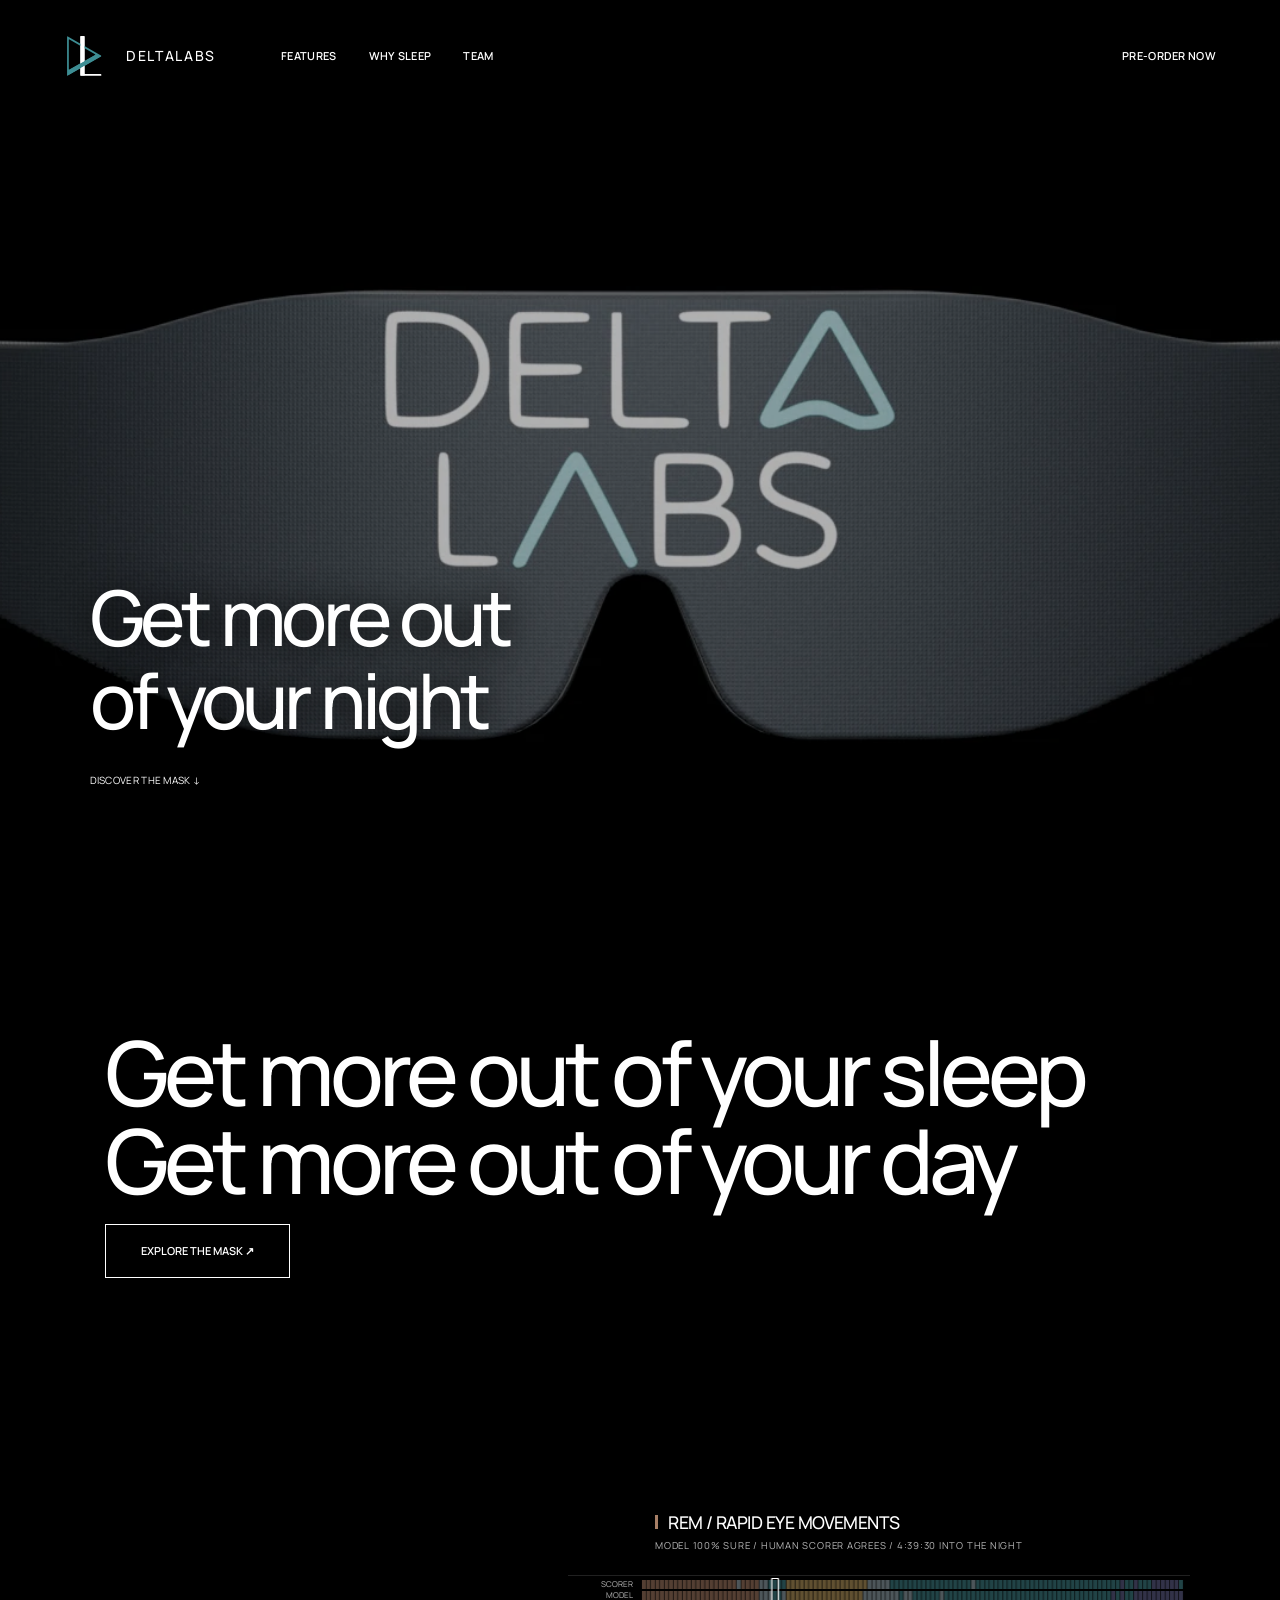
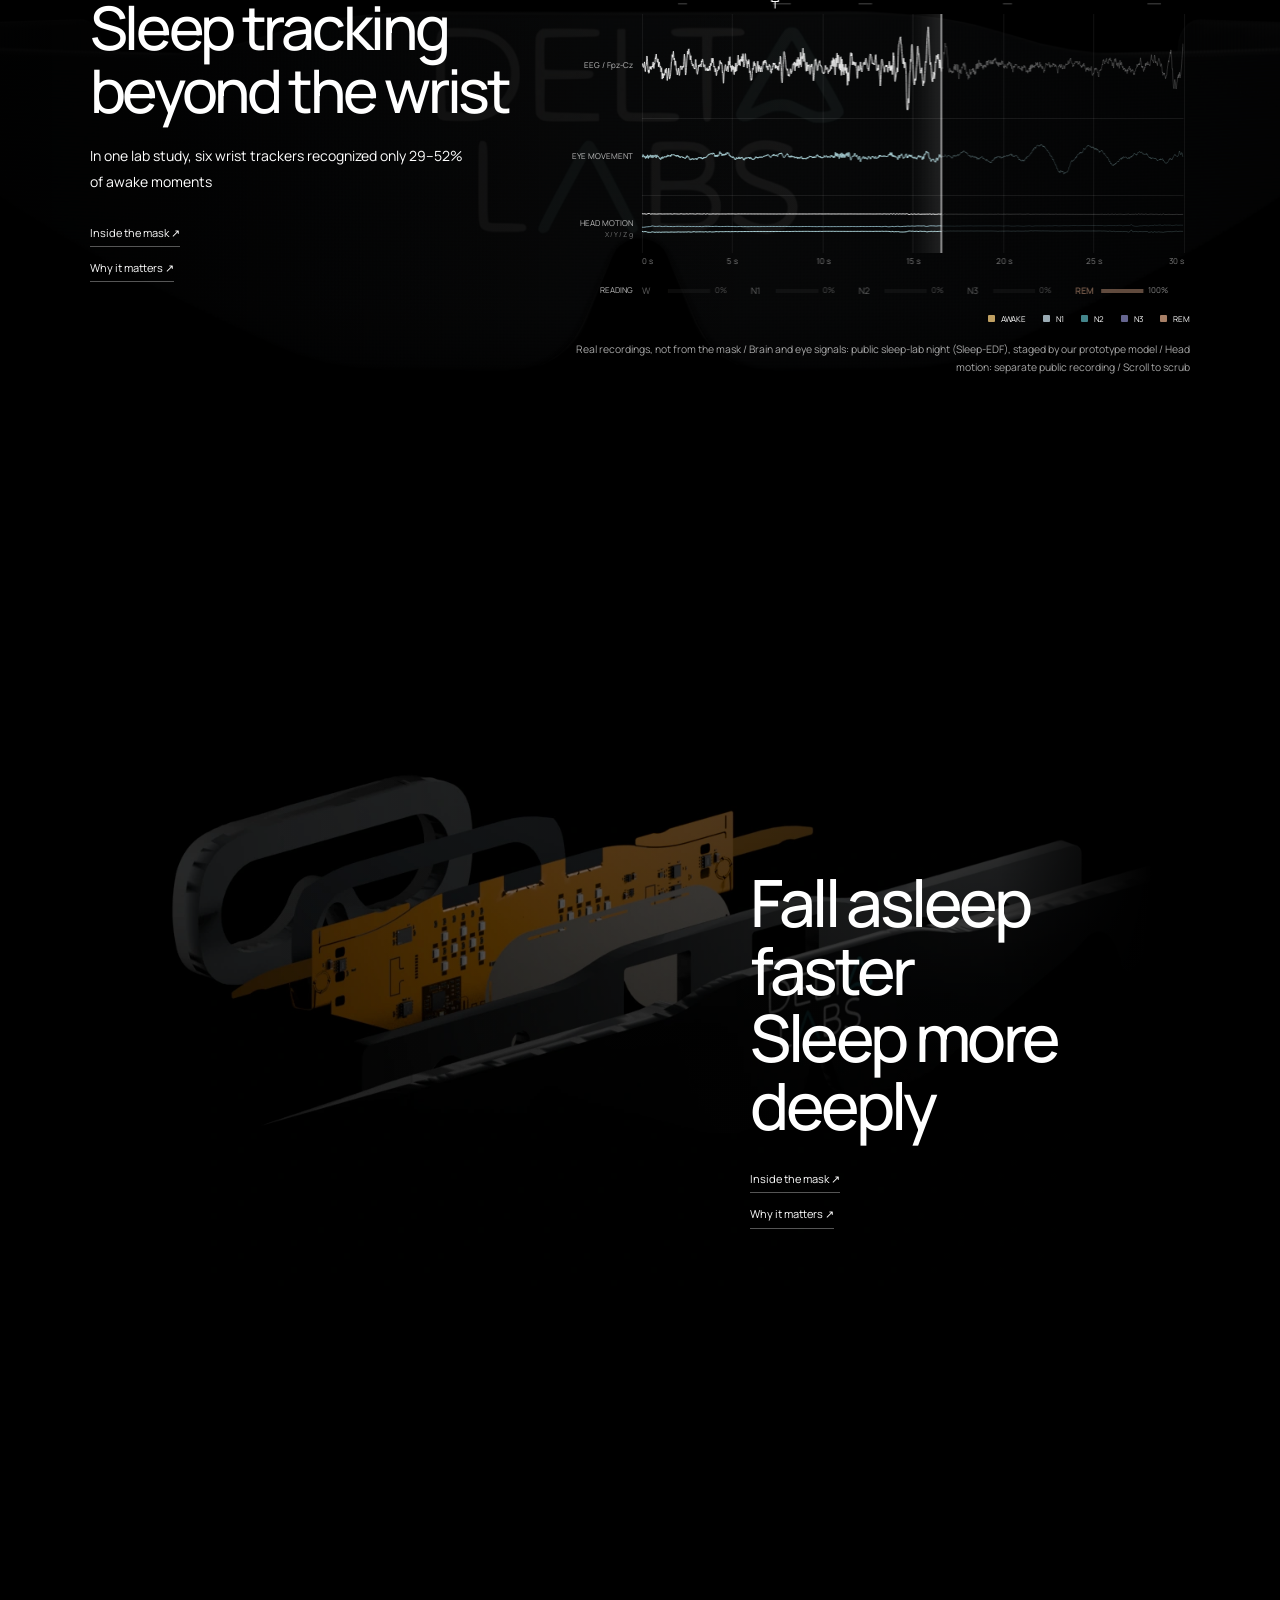
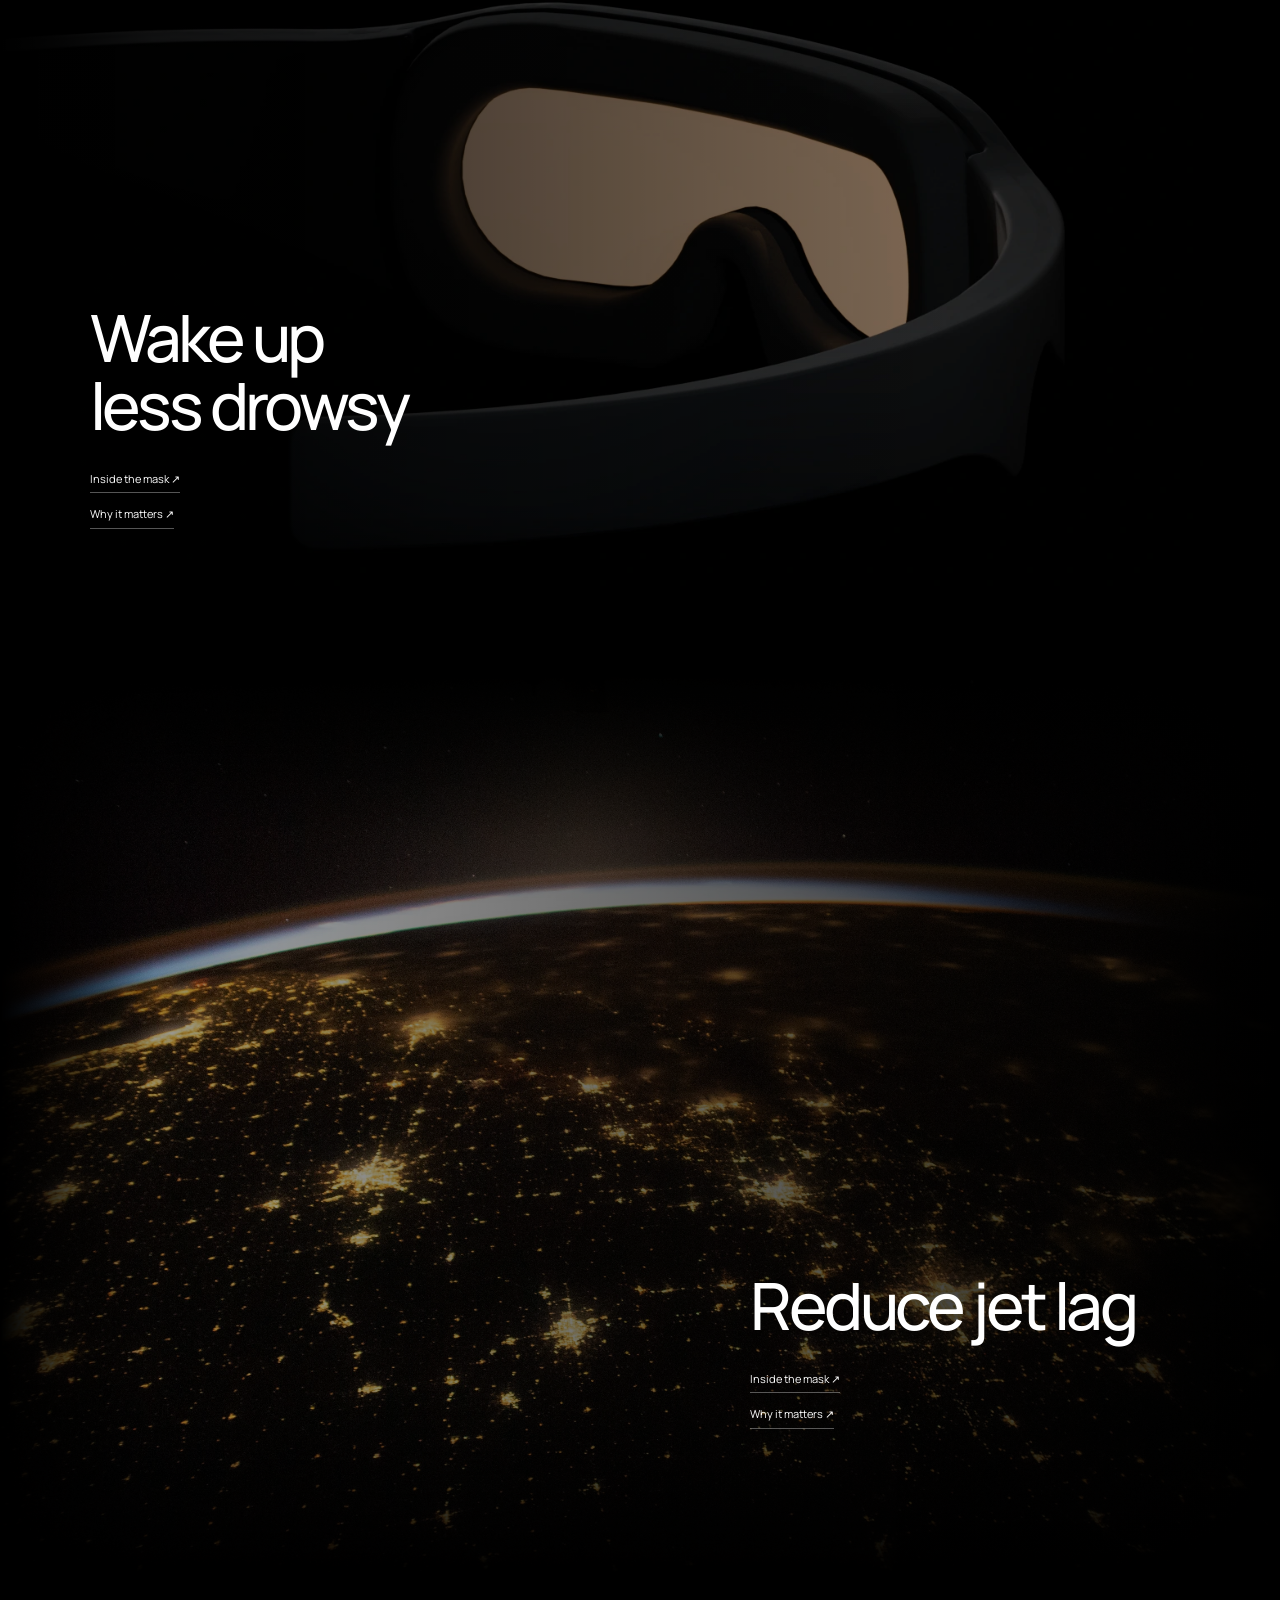
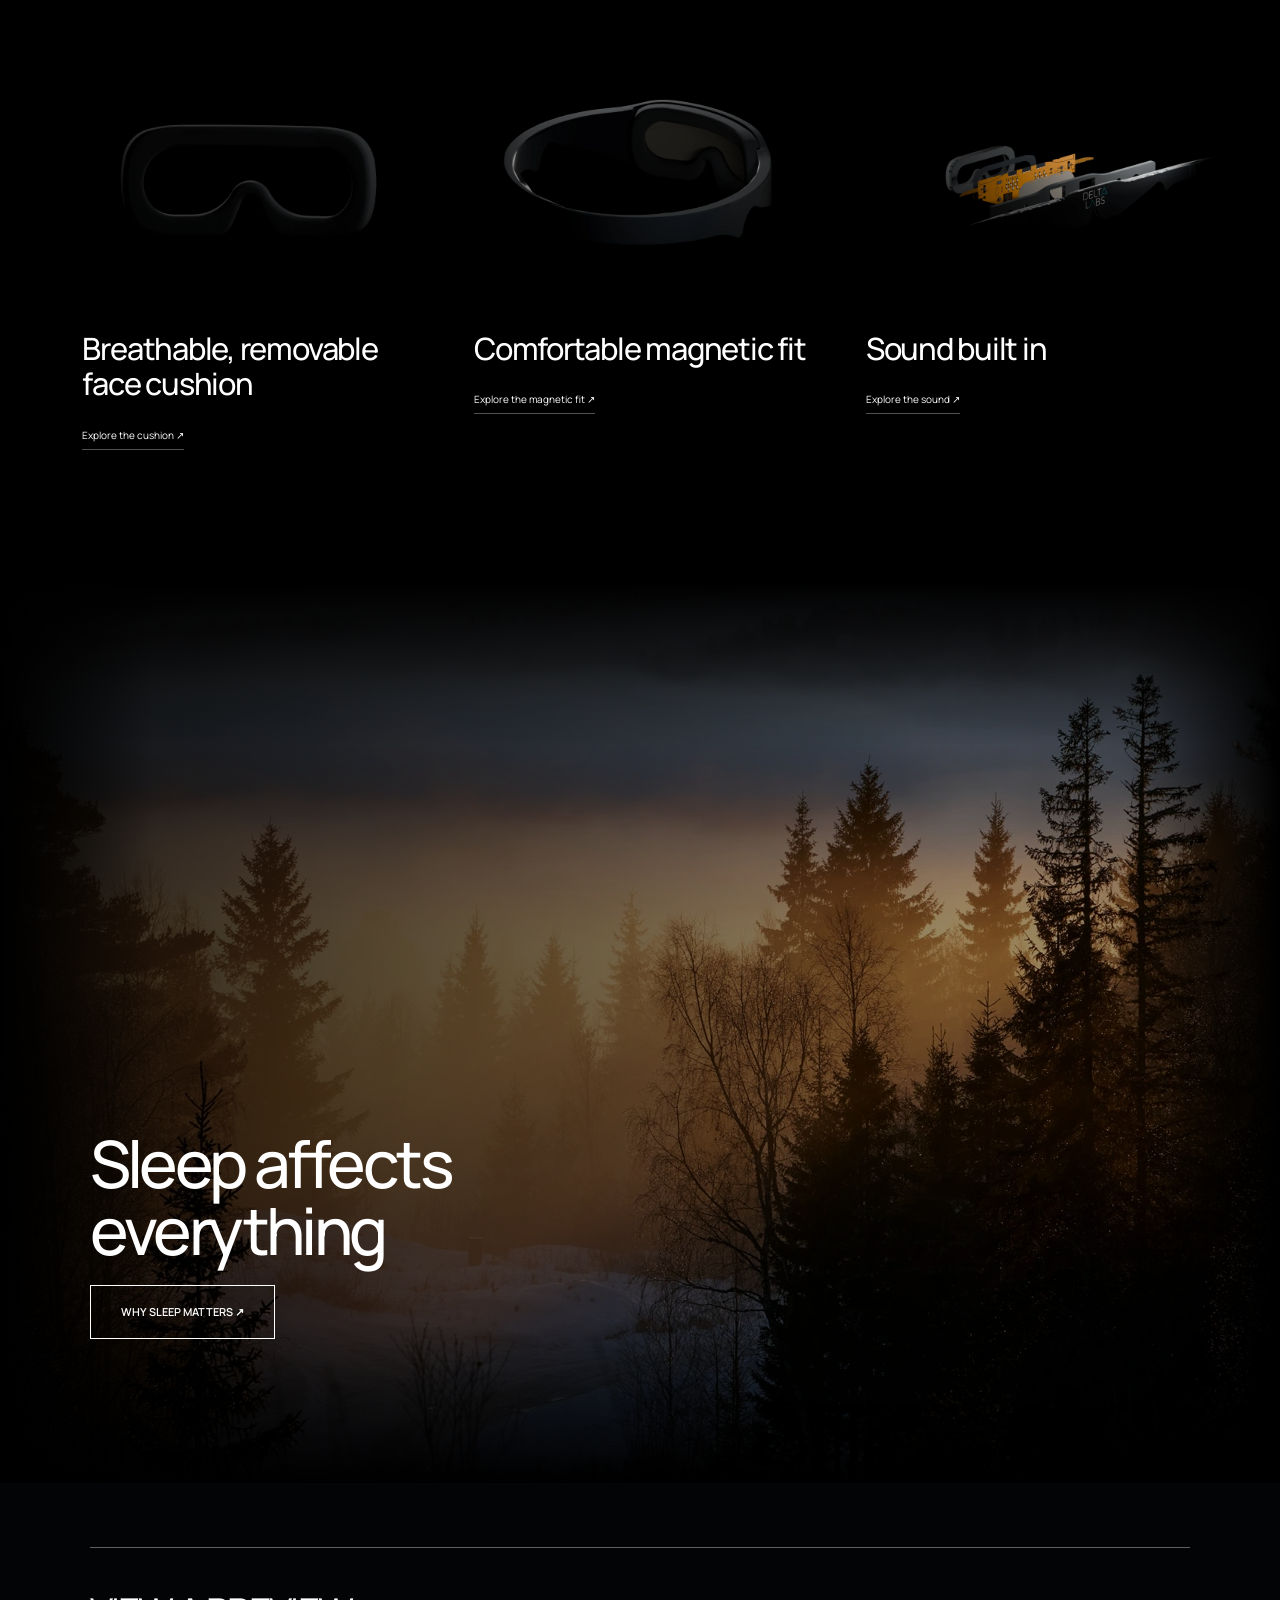
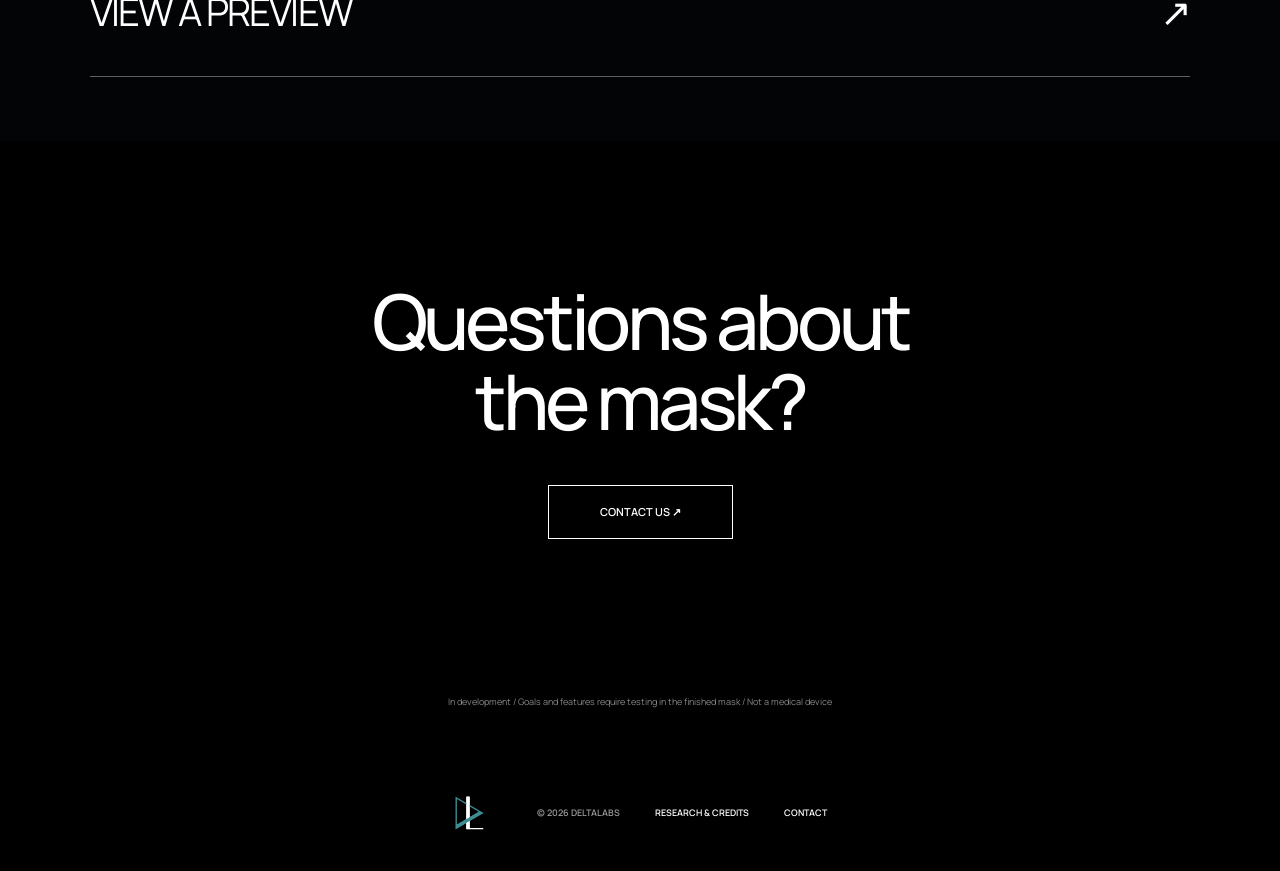
==== commit 4bea36fb: "Show real recordings and the real network flow in the sleep model sections Home: the signal panel pl" ====
--- a/index.html
+++ b/index.html
@@ -1,8 +1,8 @@
 <!DOCTYPE html>
 
-<html lang="en"><head><meta charset="utf-8"/><meta content="width=device-width,initial-scale=1" name="viewport"/><meta content="#000" name="theme-color"/><title>Affordable smart sleep masks — DeltaLabs</title><meta content="Affordable smart sleep masks — sleep tracking, timed light and sound, and sleep education in one mask" name="description"/><link href="assets/mark.svg?v=8" rel="icon"/><link href="styles.css?v=8" rel="stylesheet"/><link href="v4.css?v=8" rel="stylesheet"/><link href="v5.css?v=8" rel="stylesheet"/><script defer="" src="config.js"></script><script defer="" src="app.js?v=8"></script><link href="v6.css?v=8" rel="stylesheet"/><script src="signals.js?v=8" type="module"></script><link href="v8.css?v=8" rel="stylesheet"/><link rel="stylesheet" href="v9.css?v=22"></head><body class=""><a class="skip" href="#main">Skip to content</a><header class="header"><a aria-label="DeltaLabs home" class="brand" href="./"><img alt="" height="58" src="assets/mark.svg?v=8" width="58"/><span>DELTALABS</span></a><nav aria-label="Main navigation" id="navigation"><a href="features.html?v=8">Features</a><a href="sleep.html">Why sleep</a><a href="about.html">Team</a></nav><a class="nav-cta" data-campaign="" href="./#launch">Pre-order now</a><button aria-controls="navigation" aria-expanded="false" aria-label="Open navigation" class="menu-toggle"><span></span><span></span></button></header><main id="main"><section class="opening"><video aria-label="The mask under slowly moving light, followed by camera moves around its separating layers" autoplay="" class="cinematic" id="hero-video" loop="" muted="" playsinline="" poster="assets/turn-poster.webp?v=18"><source src="assets/turn-slow-v21.mp4?v=21" type="video/mp4"/></video><div class="hero-words"><h1>Get more out<br/>of your night</h1><a href="#product">DISCOVER THE MASK ↓</a></div></section>
+<html lang="en"><head><meta charset="utf-8"/><meta content="width=device-width,initial-scale=1" name="viewport"/><meta content="#000" name="theme-color"/><title>Affordable smart sleep masks — DeltaLabs</title><meta content="Affordable smart sleep masks — sleep tracking, timed light and sound, and sleep education in one mask" name="description"/><link href="assets/mark.svg?v=8" rel="icon"/><link href="styles.css?v=8" rel="stylesheet"/><link href="v4.css?v=8" rel="stylesheet"/><link href="v5.css?v=8" rel="stylesheet"/><script defer="" src="config.js"></script><script defer="" src="app.js?v=8"></script><link href="v6.css?v=8" rel="stylesheet"/><script defer src="sleep-data.js?v=1"></script><script src="signals.js?v=9" type="module"></script><link href="v8.css?v=8" rel="stylesheet"/><link rel="stylesheet" href="v9.css?v=23"></head><body class=""><a class="skip" href="#main">Skip to content</a><header class="header"><a aria-label="DeltaLabs home" class="brand" href="./"><img alt="" height="58" src="assets/mark.svg?v=8" width="58"/><span>DELTALABS</span></a><nav aria-label="Main navigation" id="navigation"><a href="features.html?v=8">Features</a><a href="sleep.html">Why sleep</a><a href="about.html">Team</a></nav><a class="nav-cta" data-campaign="" href="./#launch">Pre-order now</a><button aria-controls="navigation" aria-expanded="false" aria-label="Open navigation" class="menu-toggle"><span></span><span></span></button></header><main id="main"><section class="opening"><video aria-label="The mask under slowly moving light, followed by camera moves around its separating layers" autoplay="" class="cinematic" id="hero-video" loop="" muted="" playsinline="" poster="assets/turn-poster.webp?v=18"><source src="assets/turn-slow-v21.mp4?v=21" type="video/mp4"/></video><div class="hero-words"><h1>Get more out<br/>of your night</h1><a href="#product">DISCOVER THE MASK ↓</a></div></section>
 <section class="statement" data-reveal="" id="product"><h2>Get more out of your sleep<br/>Get more out of your day</h2><a class="button" href="features.html?v=8">EXPLORE THE MASK ↗</a></section>
-<section class="benefit tracking"><img alt="The mask’s dark fabric" class="backdrop" loading="lazy" src="assets/mask-front.webp?v=18"/><section aria-label="Simulated sleep signals" class="sleep-signals"><div class="signal-heading"><h3 aria-live="polite" id="current-sleep-stage">N2 / LIGHT SLEEP</h3></div><div class="signal-plot"><canvas aria-label="A moving illustration of brainwaves, eye movements, breathing and movement with sleep-stage bands, brief awakenings, K-complexes and sleep spindles" id="sleep-signals-canvas" role="img"></canvas></div><div class="signal-legend"><span data-stage="N1">N1</span><span data-stage="N2">N2</span><span data-stage="N3">N3</span><span data-stage="REM">REM</span><span data-stage="Awake">AWAKE</span></div><p class="signal-note">Simulated signals / Shortened stage excerpts / Not a recording</p></section><div class="benefit-copy" data-reveal=""><h2>Sleep tracking<br/>beyond the wrist</h2><p class="tracking-fact">In one lab study, six wrist trackers recognized only 29–52% of awake moments</p><div class="text-links"><a href="features.html?v=8#sensing">Inside the mask ↗</a><a href="sleep.html#sleep-pressure">Why it matters ↗</a></div></div></section>
+<section class="benefit tracking"><img alt="The mask’s dark fabric" class="backdrop" loading="lazy" src="assets/mask-front.webp?v=18"/><section aria-label="Recorded sleep signals with live sleep staging" class="sleep-signals"><div class="signal-heading"><h3 aria-live="polite" id="current-sleep-stage">N2 / LIGHT SLEEP</h3><span id="sleep-stage-meta">PROTOTYPE MODEL / ONE ESTIMATE EVERY 30 SECONDS</span></div><div class="signal-plot"><canvas aria-label="Recorded brainwaves, eye movements and head motion drawn 30 seconds at a time. After each 30 seconds the prototype model estimates the sleep stage, shown beside the human scorer's label for the same hour. The view skips between different parts of the night." id="sleep-signals-canvas" role="img"></canvas></div><div class="signal-legend"><span data-stage="Awake">AWAKE</span><span data-stage="N1">N1</span><span data-stage="N2">N2</span><span data-stage="N3">N3</span><span data-stage="REM">REM</span></div><p class="signal-note">Real recordings, not from the mask / Brain and eye signals: public sleep-lab night (Sleep-EDF), staged by our prototype model / Head motion: separate public recording / Scroll to scrub</p></section><div class="benefit-copy" data-reveal=""><h2>Sleep tracking<br/>beyond the wrist</h2><p class="tracking-fact">In one lab study, six wrist trackers recognized only 29–52% of awake moments</p><div class="text-links"><a href="features.html?v=8#sensing">Inside the mask ↗</a><a href="sleep.html#sleep-pressure">Why it matters ↗</a></div></div></section>
 <section class="benefit focus-right"><video aria-label="The mask slowly separates as the camera moves around its layers" class="cinematic backdrop" loop="" muted="" playsinline="" poster="assets/assembly-poster.webp" preload="none"><source src="assets/inside-slow.mp4?v=8" type="video/mp4"/></video><div class="benefit-copy" data-reveal=""><h2>Fall asleep faster<br/>Sleep more deeply</h2><div class="text-links"><a href="features.html?v=8#audio">Inside the mask ↗</a><a href="sleep.html#sleep-pressure">Why it matters ↗</a></div></div></section>
 <section class="benefit"><video aria-label="The mask reassembles completely, then its inner wake light gradually illuminates" autoplay="" class="cinematic backdrop table-shot" loop="" muted="" playsinline="" poster="assets/wake-poster.webp?v=8" preload="none"><source src="assets/wake-slow.mp4?v=8" type="video/mp4"/></video><div class="benefit-copy" data-reveal=""><h2>Wake up<br/>less drowsy</h2><div class="text-links"><a href="features.html?v=8#light">Inside the mask ↗</a><a href="sleep.html#morning-light">Why it matters ↗</a></div></div></section>
 <section class="benefit focus-right"><img alt="Sunrise over Earth with city lights on the night side" class="backdrop" loading="lazy" src="assets/earth-dawn.webp"/><div class="benefit-copy" data-reveal=""><h2>Reduce jet lag</h2><div class="text-links"><a href="features.html?v=8#light">Inside the mask ↗</a><a href="sleep.html#jet-lag">Why it matters ↗</a></div></div></section>
--- a/v9.css
+++ b/v9.css
@@ -14,3 +14,12 @@
 .sensor-film{position:relative;min-height:65vh;background:#000;overflow:hidden;display:flex;align-items:flex-end;padding:6rem 6vw}.sensor-film video{position:absolute;inset:0;width:100%;height:100%;object-fit:cover;opacity:.72;mask-image:linear-gradient(90deg,#000 5%,#000 60%,transparent 98%)}.sensor-film:after{content:"";position:absolute;inset:0;background:linear-gradient(0deg,#000 0%,transparent 55%);pointer-events:none}.sensor-film>div{position:relative;z-index:1;max-width:38rem}.sensor-film h2{font-size:clamp(2.3rem,5vw,5rem);line-height:1.02;margin:0}.sensor-film p{font-size:clamp(.95rem,1.25vw,1.2rem);color:#e7e7e7;max-width:29rem}.sensor-film video::-webkit-media-controls{display:none}@media(max-width:800px){.sensor-film{min-height:55vh;padding:4rem 6vw}.sensor-film video{object-position:45% center;mask-image:linear-gradient(0deg,transparent,#000 25%)}}
 
 .tracking-fact{max-width:29rem;margin:1.4rem 0 1.6rem;color:#fff;font-size:clamp(1rem,1.3vw,1.2rem);line-height:1.45}
+
+/* Real-data signal panel (home) and network flow (features) */
+.tracking .signal-plot{height:330px;mask-image:none}.tracking .signal-heading{min-height:0;padding-bottom:14px}.tracking .signal-heading>span{display:block;margin-top:6px;font-size:.6rem;letter-spacing:.08em;color:#ffffffb8;min-height:2.2em;line-height:1.5}.tracking .sleep-signals>.signal-note{line-height:1.7}
+.model-lab-grid{grid-template-columns:minmax(0,.62fr) minmax(0,1.38fr)}.network-card{justify-content:flex-start;min-width:0}
+.flow-head{display:flex;justify-content:space-between;align-items:flex-end;gap:1.5rem;flex-wrap:wrap}.flow-head h3{font-size:clamp(1.2rem,1.9vw,1.7rem);font-weight:500;letter-spacing:-.03em;line-height:1.15;margin:.5rem 0 0}.flow-result{display:flex;align-items:flex-end;gap:.8rem;min-width:13rem}.flow-result strong{font-size:clamp(2.4rem,4vw,3.4rem);font-weight:500;letter-spacing:-.05em;line-height:.85;transition:color .3s}.flow-result span{display:block;font-size:.8rem}.flow-result small{display:block;font-size:.65rem;color:#b9cbd0;margin-top:.15rem}.flow-result small[data-match=no]{color:#e3c07a}
+.flow-canvas{position:relative;height:430px;margin-top:1.4rem}.flow-canvas canvas{position:absolute;inset:0;width:100%;height:100%;display:block}.network-card .diagram-note{margin:.9rem 0 1.4rem;text-align:left}
+.flow-spec-wrap{overflow-x:auto}.flow-spec{width:100%;border-collapse:collapse;font-size:.72rem;font-variant-numeric:tabular-nums}.flow-spec th,.flow-spec td{text-align:left;padding:.42rem .8rem .42rem 0;border-top:1px solid #ffffff1c;font-weight:400;white-space:nowrap}.flow-spec thead th{border-top:0;font-size:.6rem;letter-spacing:.1em;text-transform:uppercase;color:#b9cbd0}.flow-spec tbody th{color:#fff;font-weight:500}.flow-spec td{color:#d6e0e2}.flow-spec td:nth-child(2){color:#9fb1b6;white-space:normal}.flow-spec th:last-child,.flow-spec td:last-child{text-align:right;padding-right:0}.network-card .model-lab-number{margin-top:0}
+@media(max-width:1100px){.model-lab-grid{grid-template-columns:1fr}}
+@media(max-width:800px){.tracking .signal-plot{height:320px}.flow-canvas{height:380px}.flow-spec td:nth-child(2),.flow-spec th:nth-child(2){display:none}}
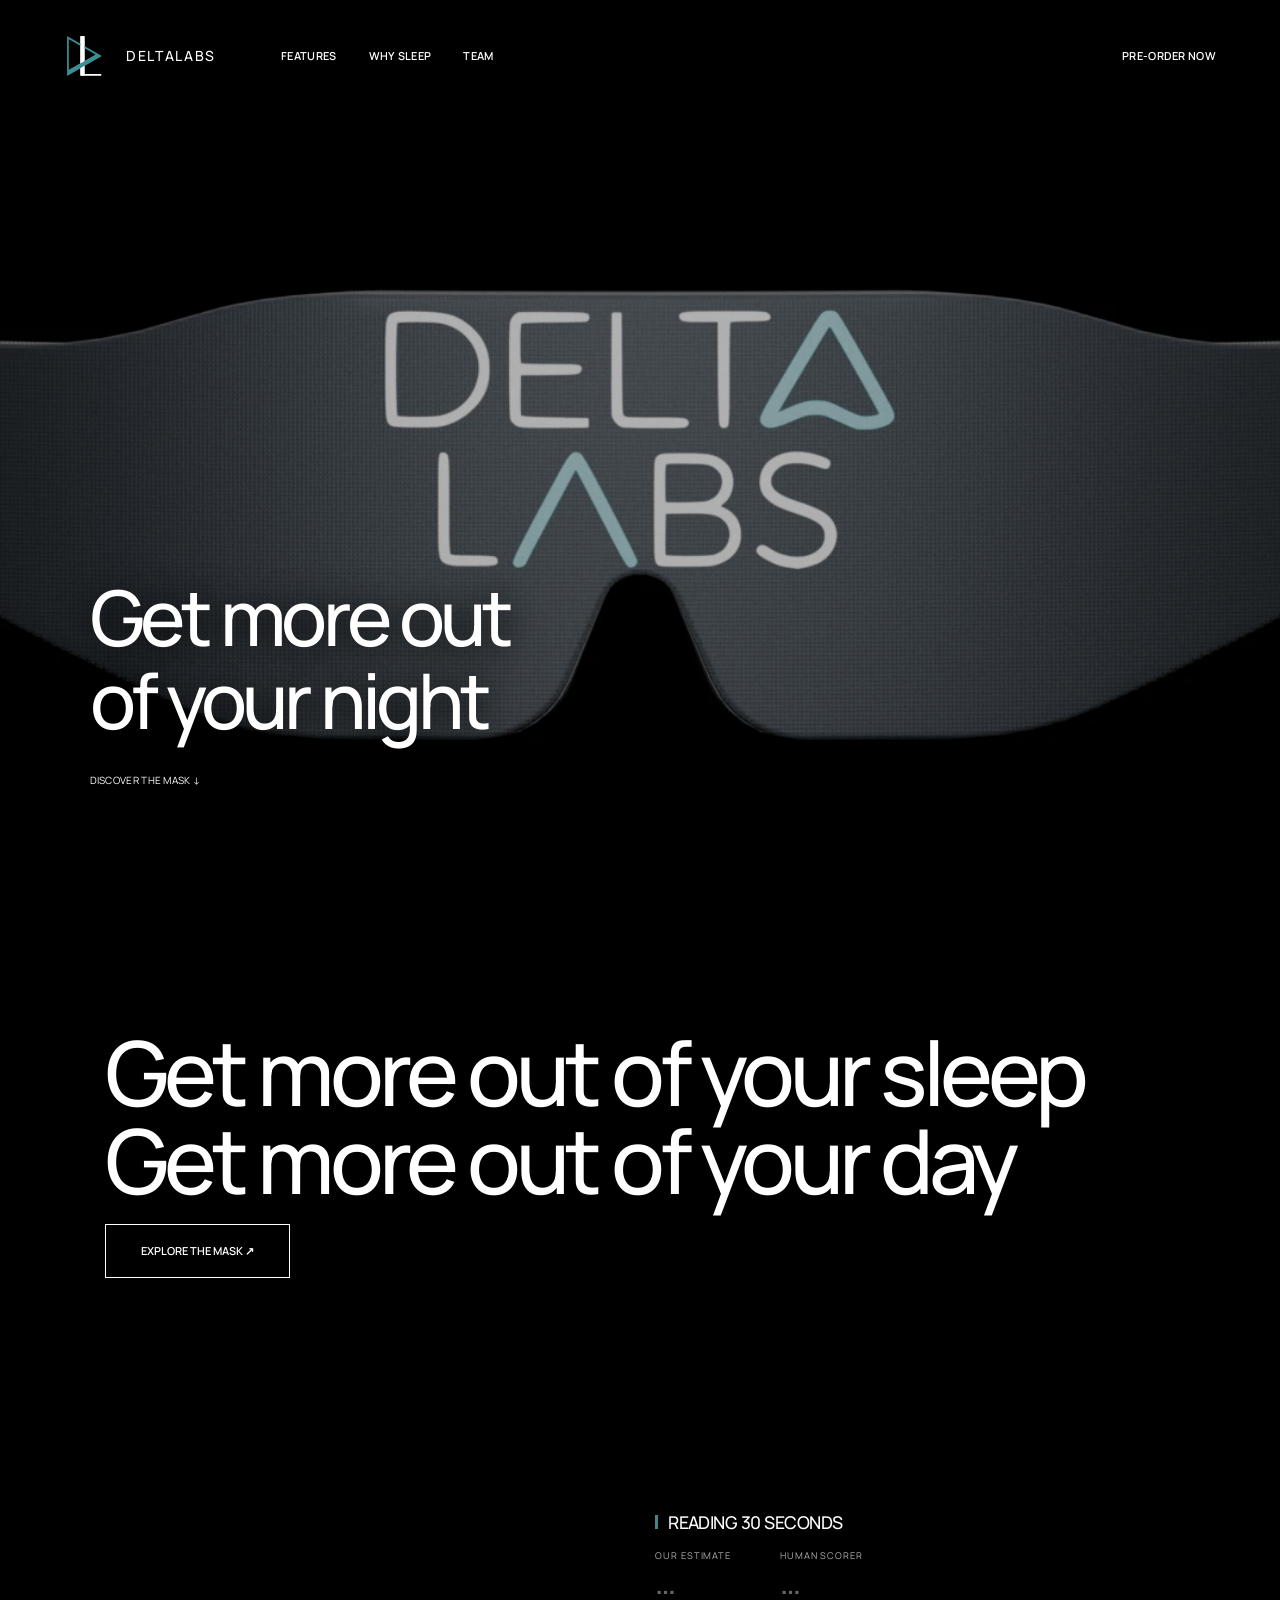
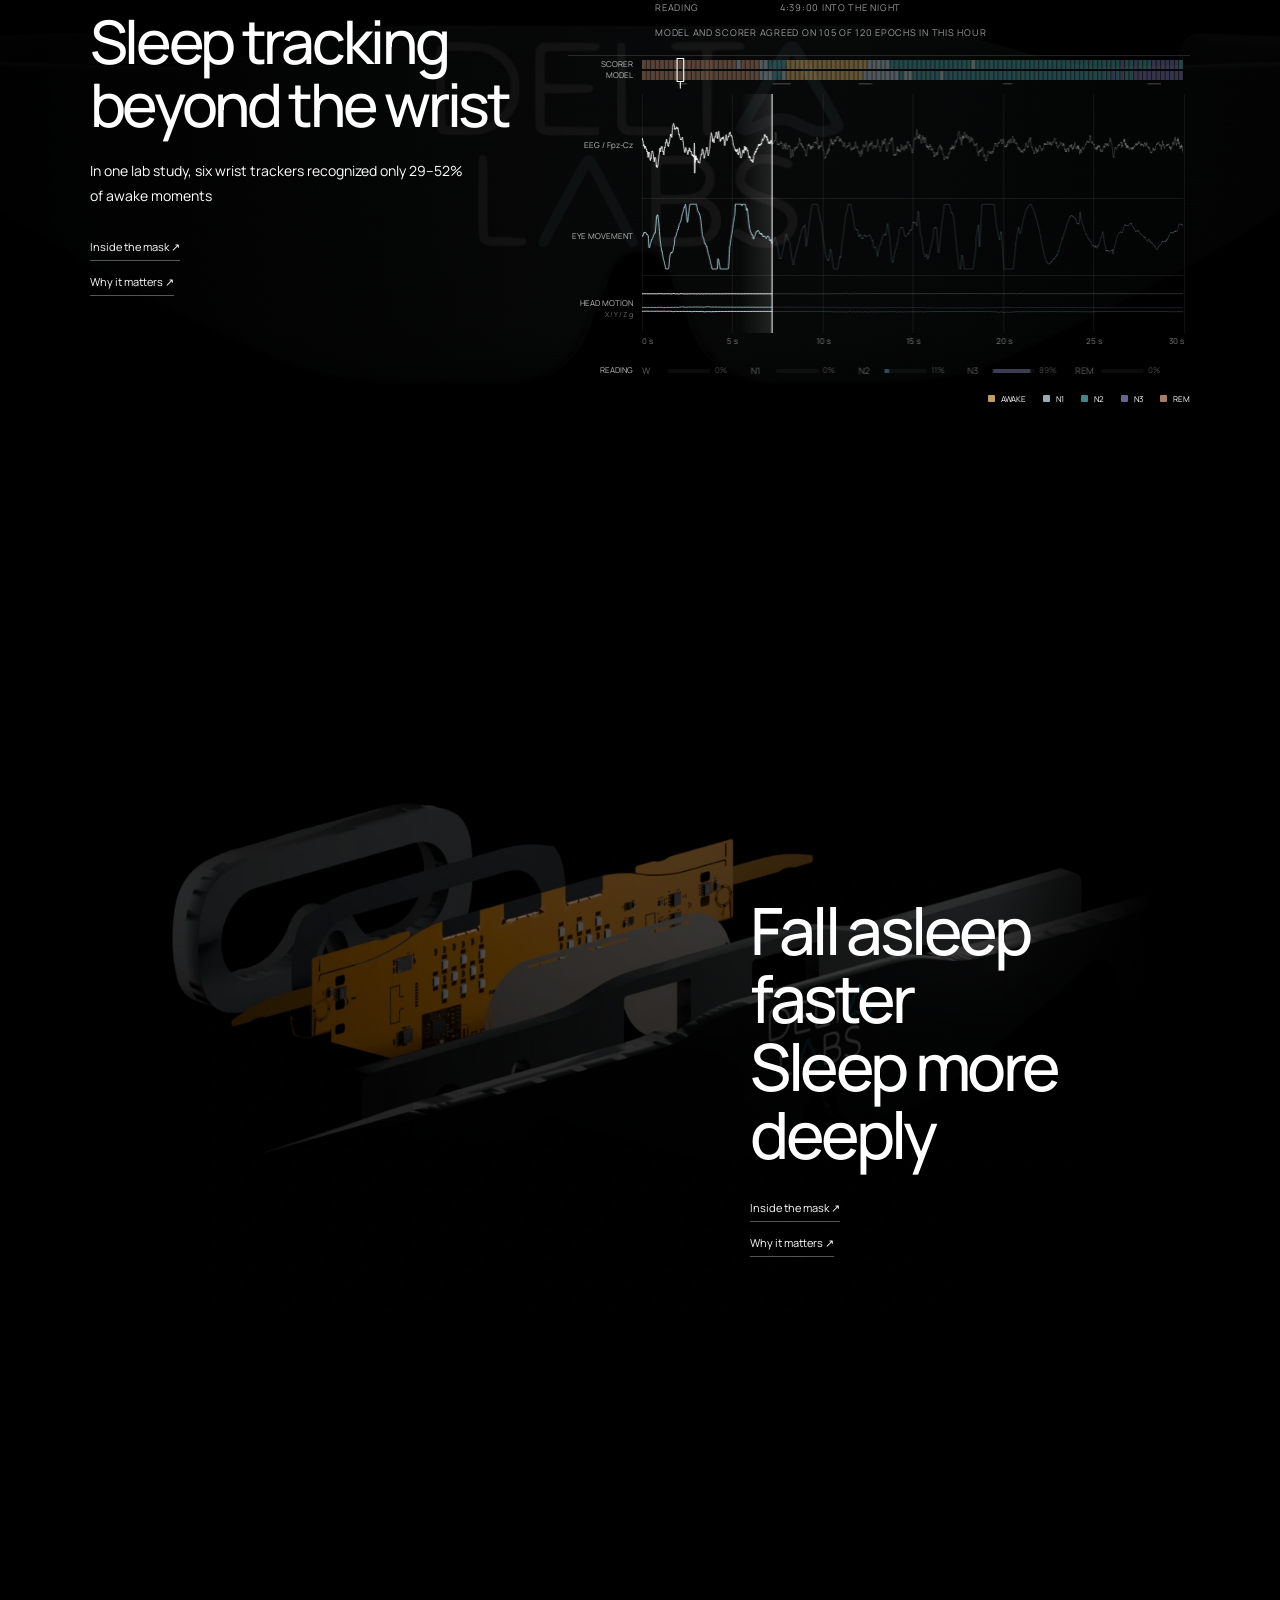
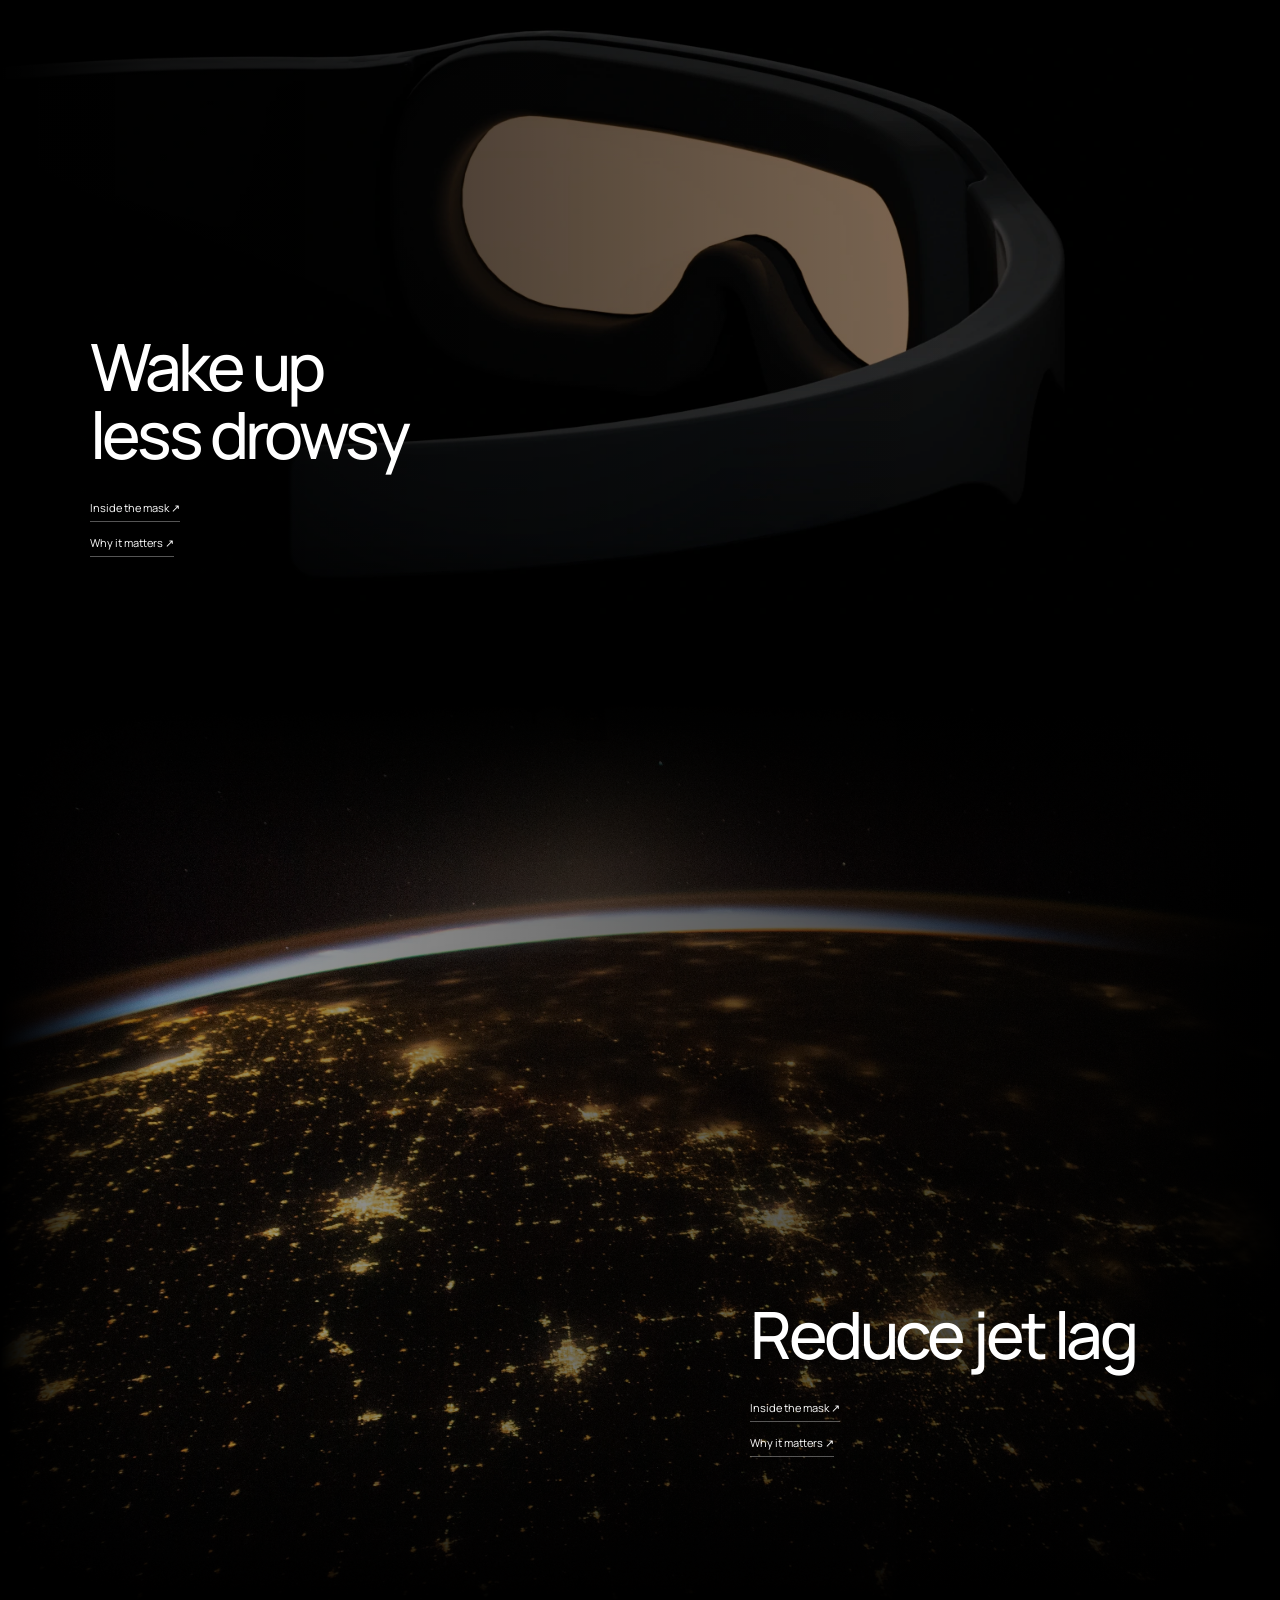
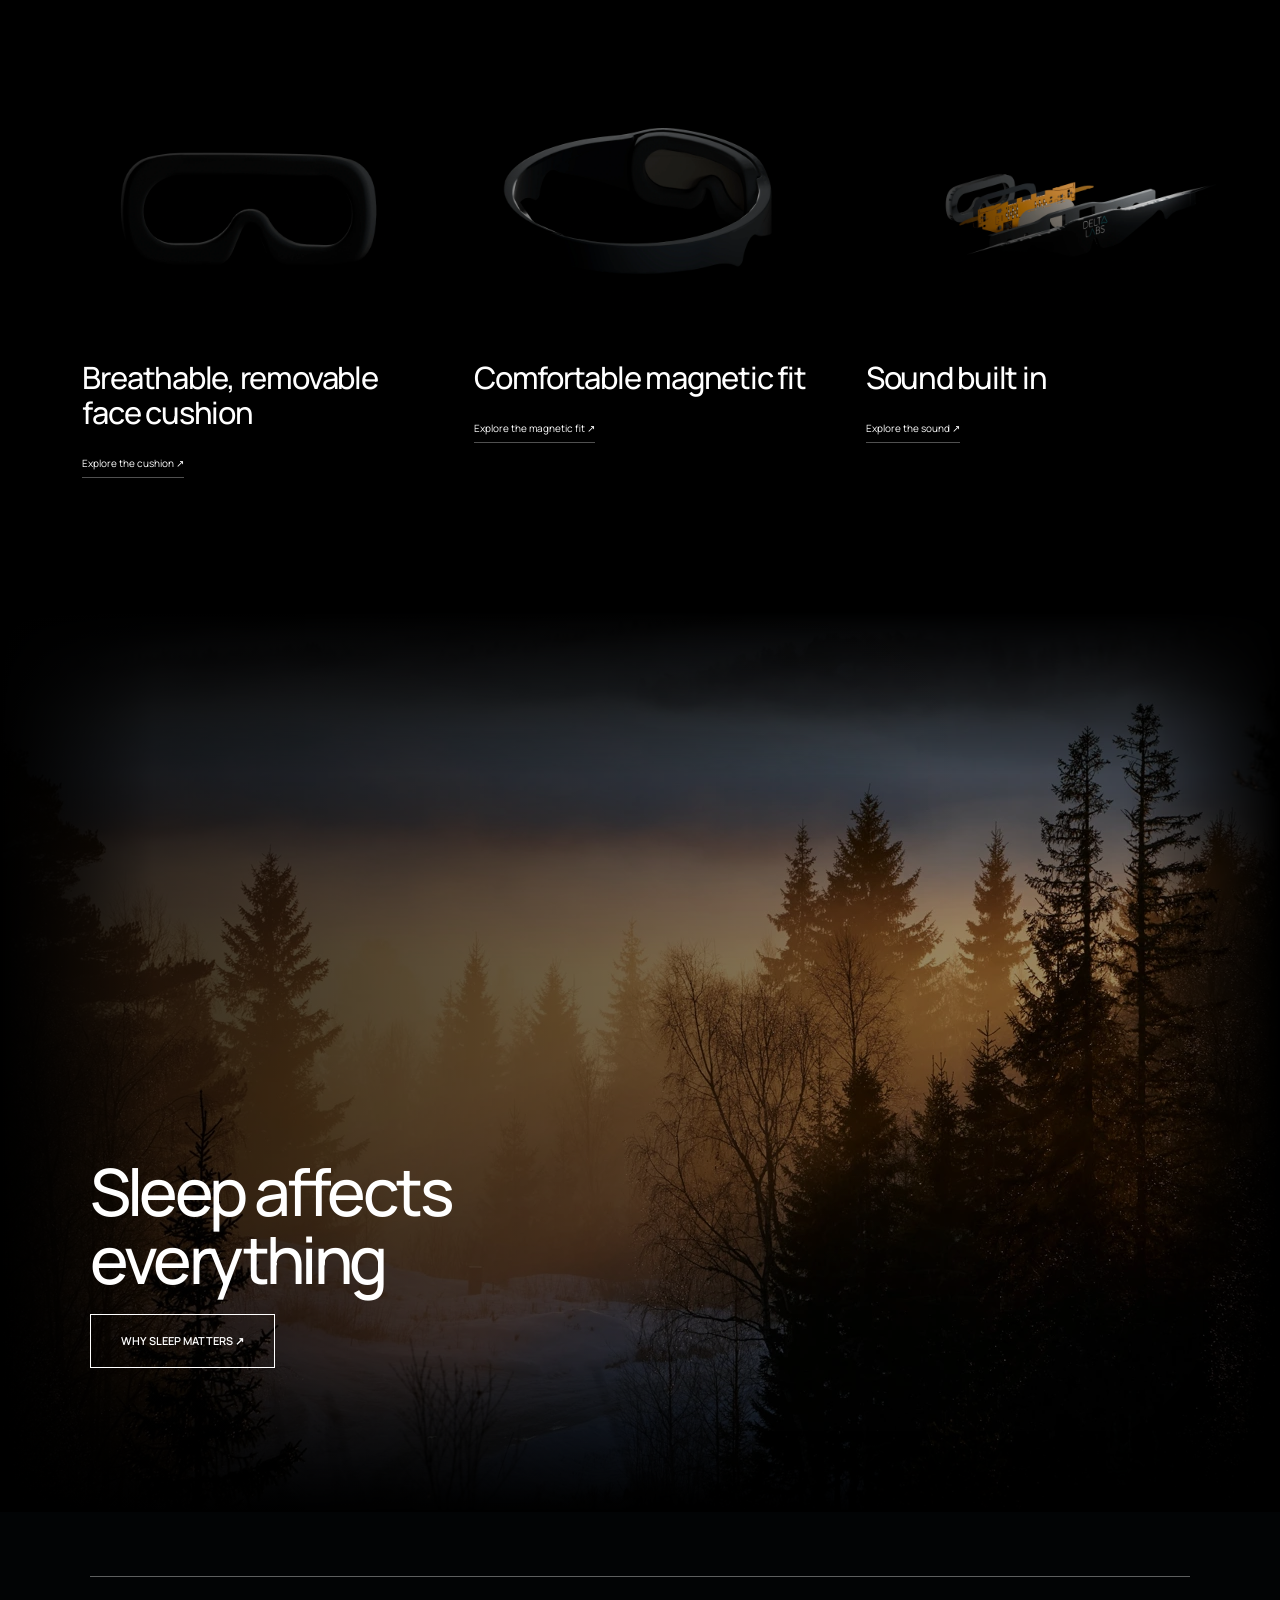
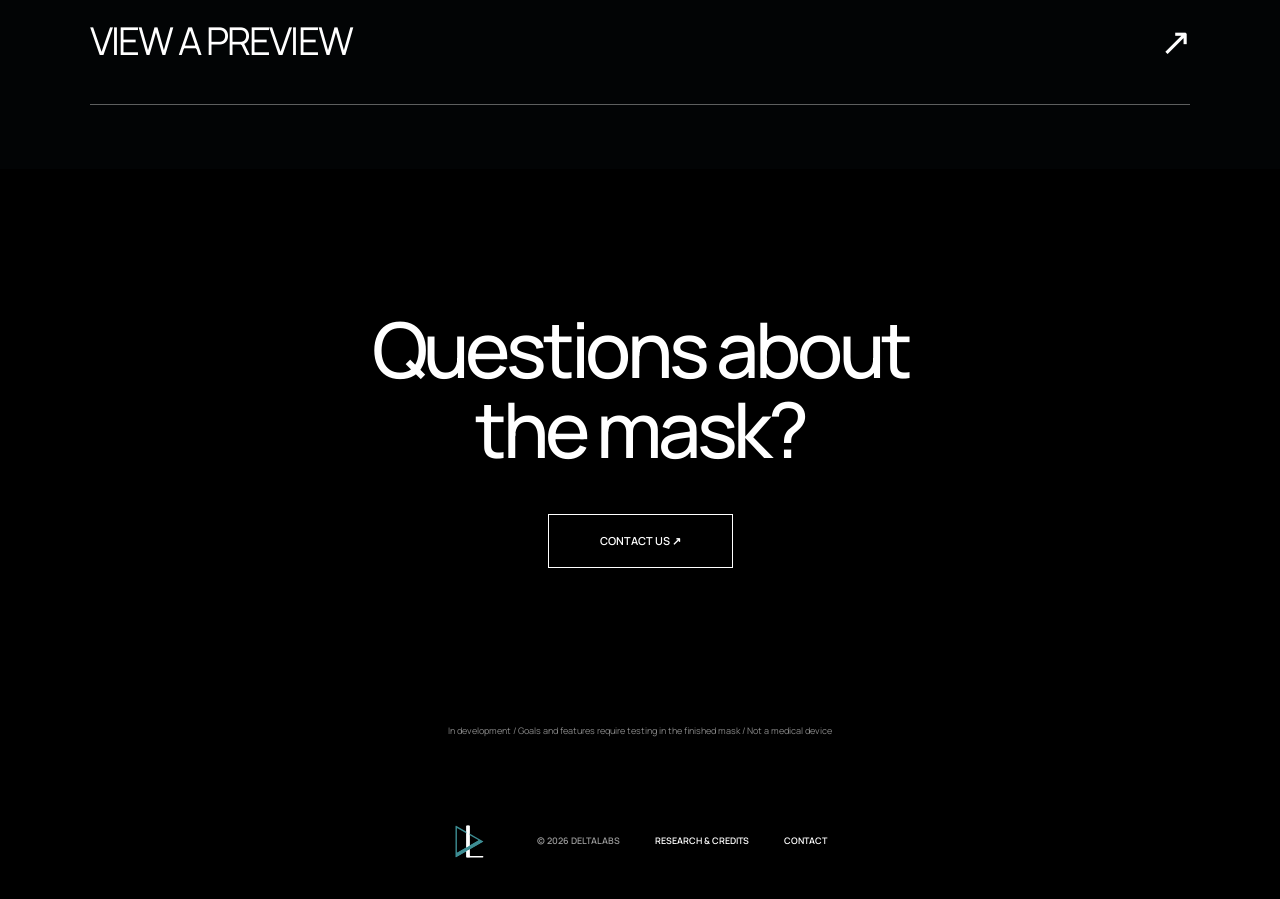
==== commit ebd3dc73: "Condense the network flow card and make the estimate-versus-scorer result explicit Features: the car" ====
--- a/index.html
+++ b/index.html
@@ -1,8 +1,8 @@
 <!DOCTYPE html>
 
-<html lang="en"><head><meta charset="utf-8"/><meta content="width=device-width,initial-scale=1" name="viewport"/><meta content="#000" name="theme-color"/><title>Affordable smart sleep masks — DeltaLabs</title><meta content="Affordable smart sleep masks — sleep tracking, timed light and sound, and sleep education in one mask" name="description"/><link href="assets/mark.svg?v=8" rel="icon"/><link href="styles.css?v=8" rel="stylesheet"/><link href="v4.css?v=8" rel="stylesheet"/><link href="v5.css?v=8" rel="stylesheet"/><script defer="" src="config.js"></script><script defer="" src="app.js?v=8"></script><link href="v6.css?v=8" rel="stylesheet"/><script defer src="sleep-data.js?v=1"></script><script src="signals.js?v=9" type="module"></script><link href="v8.css?v=8" rel="stylesheet"/><link rel="stylesheet" href="v9.css?v=23"></head><body class=""><a class="skip" href="#main">Skip to content</a><header class="header"><a aria-label="DeltaLabs home" class="brand" href="./"><img alt="" height="58" src="assets/mark.svg?v=8" width="58"/><span>DELTALABS</span></a><nav aria-label="Main navigation" id="navigation"><a href="features.html?v=8">Features</a><a href="sleep.html">Why sleep</a><a href="about.html">Team</a></nav><a class="nav-cta" data-campaign="" href="./#launch">Pre-order now</a><button aria-controls="navigation" aria-expanded="false" aria-label="Open navigation" class="menu-toggle"><span></span><span></span></button></header><main id="main"><section class="opening"><video aria-label="The mask under slowly moving light, followed by camera moves around its separating layers" autoplay="" class="cinematic" id="hero-video" loop="" muted="" playsinline="" poster="assets/turn-poster.webp?v=18"><source src="assets/turn-slow-v21.mp4?v=21" type="video/mp4"/></video><div class="hero-words"><h1>Get more out<br/>of your night</h1><a href="#product">DISCOVER THE MASK ↓</a></div></section>
+<html lang="en"><head><meta charset="utf-8"/><meta content="width=device-width,initial-scale=1" name="viewport"/><meta content="#000" name="theme-color"/><title>Affordable smart sleep masks — DeltaLabs</title><meta content="Affordable smart sleep masks — sleep tracking, timed light and sound, and sleep education in one mask" name="description"/><link href="assets/mark.svg?v=8" rel="icon"/><link href="styles.css?v=8" rel="stylesheet"/><link href="v4.css?v=8" rel="stylesheet"/><link href="v5.css?v=8" rel="stylesheet"/><script defer="" src="config.js"></script><script defer="" src="app.js?v=8"></script><link href="v6.css?v=8" rel="stylesheet"/><script defer src="sleep-data.js?v=1"></script><script src="signals.js?v=10" type="module"></script><link href="v8.css?v=8" rel="stylesheet"/><link rel="stylesheet" href="v9.css?v=24"></head><body class=""><a class="skip" href="#main">Skip to content</a><header class="header"><a aria-label="DeltaLabs home" class="brand" href="./"><img alt="" height="58" src="assets/mark.svg?v=8" width="58"/><span>DELTALABS</span></a><nav aria-label="Main navigation" id="navigation"><a href="features.html?v=8">Features</a><a href="sleep.html">Why sleep</a><a href="about.html">Team</a></nav><a class="nav-cta" data-campaign="" href="./#launch">Pre-order now</a><button aria-controls="navigation" aria-expanded="false" aria-label="Open navigation" class="menu-toggle"><span></span><span></span></button></header><main id="main"><section class="opening"><video aria-label="The mask under slowly moving light, followed by camera moves around its separating layers" autoplay="" class="cinematic" id="hero-video" loop="" muted="" playsinline="" poster="assets/turn-poster.webp?v=18"><source src="assets/turn-slow-v21.mp4?v=21" type="video/mp4"/></video><div class="hero-words"><h1>Get more out<br/>of your night</h1><a href="#product">DISCOVER THE MASK ↓</a></div></section>
 <section class="statement" data-reveal="" id="product"><h2>Get more out of your sleep<br/>Get more out of your day</h2><a class="button" href="features.html?v=8">EXPLORE THE MASK ↗</a></section>
-<section class="benefit tracking"><img alt="The mask’s dark fabric" class="backdrop" loading="lazy" src="assets/mask-front.webp?v=18"/><section aria-label="Recorded sleep signals with live sleep staging" class="sleep-signals"><div class="signal-heading"><h3 aria-live="polite" id="current-sleep-stage">N2 / LIGHT SLEEP</h3><span id="sleep-stage-meta">PROTOTYPE MODEL / ONE ESTIMATE EVERY 30 SECONDS</span></div><div class="signal-plot"><canvas aria-label="Recorded brainwaves, eye movements and head motion drawn 30 seconds at a time. After each 30 seconds the prototype model estimates the sleep stage, shown beside the human scorer's label for the same hour. The view skips between different parts of the night." id="sleep-signals-canvas" role="img"></canvas></div><div class="signal-legend"><span data-stage="Awake">AWAKE</span><span data-stage="N1">N1</span><span data-stage="N2">N2</span><span data-stage="N3">N3</span><span data-stage="REM">REM</span></div><p class="signal-note">Real recordings, not from the mask / Brain and eye signals: public sleep-lab night (Sleep-EDF), staged by our prototype model / Head motion: separate public recording / Scroll to scrub</p></section><div class="benefit-copy" data-reveal=""><h2>Sleep tracking<br/>beyond the wrist</h2><p class="tracking-fact">In one lab study, six wrist trackers recognized only 29–52% of awake moments</p><div class="text-links"><a href="features.html?v=8#sensing">Inside the mask ↗</a><a href="sleep.html#sleep-pressure">Why it matters ↗</a></div></div></section>
+<section class="benefit tracking"><img alt="The mask’s dark fabric" class="backdrop" loading="lazy" src="assets/mask-front.webp?v=18"/><section aria-label="Recorded sleep signals with live sleep staging" class="sleep-signals"><div class="signal-heading"><h3 id="current-sleep-stage">N2 / LIGHT SLEEP</h3><div class="signal-verdict" data-result="pending"><div><small>OUR ESTIMATE</small><b id="sv-est">…</b><i id="sv-conf">READING</i></div><div><small>HUMAN SCORER</small><b id="sv-true">…</b><i id="sv-when">&nbsp;</i></div><strong id="sv-match" aria-live="polite"></strong></div><span id="sv-tally">&nbsp;</span></div><div class="signal-plot"><canvas aria-label="Recorded brainwaves, eye movements and head motion drawn 30 seconds at a time. After each 30 seconds the prototype model estimates the sleep stage, shown beside the human scorer's label for the same hour. The view skips between different parts of the night." id="sleep-signals-canvas" role="img"></canvas></div><div class="signal-legend"><span data-stage="Awake">AWAKE</span><span data-stage="N1">N1</span><span data-stage="N2">N2</span><span data-stage="N3">N3</span><span data-stage="REM">REM</span></div></section><div class="benefit-copy" data-reveal=""><h2>Sleep tracking<br/>beyond the wrist</h2><p class="tracking-fact">In one lab study, six wrist trackers recognized only 29–52% of awake moments</p><div class="text-links"><a href="features.html?v=8#sensing">Inside the mask ↗</a><a href="sleep.html#sleep-pressure">Why it matters ↗</a></div></div></section>
 <section class="benefit focus-right"><video aria-label="The mask slowly separates as the camera moves around its layers" class="cinematic backdrop" loop="" muted="" playsinline="" poster="assets/assembly-poster.webp" preload="none"><source src="assets/inside-slow.mp4?v=8" type="video/mp4"/></video><div class="benefit-copy" data-reveal=""><h2>Fall asleep faster<br/>Sleep more deeply</h2><div class="text-links"><a href="features.html?v=8#audio">Inside the mask ↗</a><a href="sleep.html#sleep-pressure">Why it matters ↗</a></div></div></section>
 <section class="benefit"><video aria-label="The mask reassembles completely, then its inner wake light gradually illuminates" autoplay="" class="cinematic backdrop table-shot" loop="" muted="" playsinline="" poster="assets/wake-poster.webp?v=8" preload="none"><source src="assets/wake-slow.mp4?v=8" type="video/mp4"/></video><div class="benefit-copy" data-reveal=""><h2>Wake up<br/>less drowsy</h2><div class="text-links"><a href="features.html?v=8#light">Inside the mask ↗</a><a href="sleep.html#morning-light">Why it matters ↗</a></div></div></section>
 <section class="benefit focus-right"><img alt="Sunrise over Earth with city lights on the night side" class="backdrop" loading="lazy" src="assets/earth-dawn.webp"/><div class="benefit-copy" data-reveal=""><h2>Reduce jet lag</h2><div class="text-links"><a href="features.html?v=8#light">Inside the mask ↗</a><a href="sleep.html#jet-lag">Why it matters ↗</a></div></div></section>
--- a/v9.css
+++ b/v9.css
@@ -16,10 +16,10 @@
 .tracking-fact{max-width:29rem;margin:1.4rem 0 1.6rem;color:#fff;font-size:clamp(1rem,1.3vw,1.2rem);line-height:1.45}
 
 /* Real-data signal panel (home) and network flow (features) */
-.tracking .signal-plot{height:330px;mask-image:none}.tracking .signal-heading{min-height:0;padding-bottom:14px}.tracking .signal-heading>span{display:block;margin-top:6px;font-size:.6rem;letter-spacing:.08em;color:#ffffffb8;min-height:2.2em;line-height:1.5}.tracking .sleep-signals>.signal-note{line-height:1.7}
-.model-lab-grid{grid-template-columns:minmax(0,.62fr) minmax(0,1.38fr)}.network-card{justify-content:flex-start;min-width:0}
-.flow-head{display:flex;justify-content:space-between;align-items:flex-end;gap:1.5rem;flex-wrap:wrap}.flow-head h3{font-size:clamp(1.2rem,1.9vw,1.7rem);font-weight:500;letter-spacing:-.03em;line-height:1.15;margin:.5rem 0 0}.flow-result{display:flex;align-items:flex-end;gap:.8rem;min-width:13rem}.flow-result strong{font-size:clamp(2.4rem,4vw,3.4rem);font-weight:500;letter-spacing:-.05em;line-height:.85;transition:color .3s}.flow-result span{display:block;font-size:.8rem}.flow-result small{display:block;font-size:.65rem;color:#b9cbd0;margin-top:.15rem}.flow-result small[data-match=no]{color:#e3c07a}
-.flow-canvas{position:relative;height:430px;margin-top:1.4rem}.flow-canvas canvas{position:absolute;inset:0;width:100%;height:100%;display:block}.network-card .diagram-note{margin:.9rem 0 1.4rem;text-align:left}
-.flow-spec-wrap{overflow-x:auto}.flow-spec{width:100%;border-collapse:collapse;font-size:.72rem;font-variant-numeric:tabular-nums}.flow-spec th,.flow-spec td{text-align:left;padding:.42rem .8rem .42rem 0;border-top:1px solid #ffffff1c;font-weight:400;white-space:nowrap}.flow-spec thead th{border-top:0;font-size:.6rem;letter-spacing:.1em;text-transform:uppercase;color:#b9cbd0}.flow-spec tbody th{color:#fff;font-weight:500}.flow-spec td{color:#d6e0e2}.flow-spec td:nth-child(2){color:#9fb1b6;white-space:normal}.flow-spec th:last-child,.flow-spec td:last-child{text-align:right;padding-right:0}.network-card .model-lab-number{margin-top:0}
-@media(max-width:1100px){.model-lab-grid{grid-template-columns:1fr}}
-@media(max-width:800px){.tracking .signal-plot{height:320px}.flow-canvas{height:380px}.flow-spec td:nth-child(2),.flow-spec th:nth-child(2){display:none}}
+.tracking .signal-plot{height:330px;mask-image:none}.tracking .signal-heading{min-height:0;padding-bottom:14px}.tracking .signal-heading>span{display:block;margin-top:10px;font-size:.58rem;letter-spacing:.08em;color:#ffffff99}.tracking .sleep-signals>.signal-note{line-height:1.7}
+.signal-verdict{display:flex;align-items:stretch;gap:1.6rem;margin-top:.9rem;flex-wrap:wrap}.signal-verdict>div{display:grid;gap:.15rem;min-width:6.2rem}.signal-verdict small{font-size:.58rem;letter-spacing:.1em;color:#ffffffb0}.signal-verdict b{font-size:2rem;line-height:1;font-weight:500;letter-spacing:-.04em;color:#ffffff66}.signal-verdict i{font-style:normal;font-size:.58rem;letter-spacing:.08em;color:#ffffff99}.signal-verdict>strong{align-self:center;margin-left:auto;font-size:.8rem;font-weight:600;letter-spacing:.1em;padding:.55rem .9rem;border:1px solid transparent;border-radius:2px;min-width:6.4rem;text-align:center;color:transparent}.signal-verdict[data-result=match]>strong{color:#8fe0b0;border-color:#8fe0b0;background:#8fe0b014}.signal-verdict[data-result=miss]>strong{color:#f0b46a;border-color:#f0b46a;background:#f0b46a14}
+.network-card{justify-content:flex-start;min-width:0}
+.flow-head{display:flex;justify-content:space-between;align-items:flex-end;gap:1rem 1.5rem;flex-wrap:wrap}.flow-head h3{font-size:clamp(1.1rem,1.5vw,1.4rem);font-weight:500;letter-spacing:-.03em;line-height:1.15;margin:.4rem 0 0}.flow-result{display:flex;align-items:flex-end;gap:.7rem}.flow-result strong{font-size:clamp(2rem,3vw,2.6rem);font-weight:500;letter-spacing:-.05em;line-height:.85;transition:color .3s}.flow-result span{display:block;font-size:.75rem}.flow-result small{display:block;font-size:.62rem;color:#b9cbd0;margin-top:.15rem}.flow-result small[data-match=no]{color:#e3c07a}
+.flow-canvas{position:relative;flex:1 1 auto;min-height:330px;margin-top:1.2rem}.flow-canvas canvas{position:absolute;inset:0;width:100%;height:100%;display:block}.network-card .diagram-note{margin:.8rem 0 0;text-align:left}
+.flow-foot{display:flex;justify-content:space-between;align-items:baseline;gap:.6rem 1.5rem;flex-wrap:wrap;border-top:1px solid #ffffff3f;margin-top:1rem;padding-top:1rem}.flow-foot .model-lab-number{border:0;margin:0;padding:0}.flow-foot .model-lab-number strong{font-size:clamp(1.8rem,2.6vw,2.4rem)}.flow-foot>a{margin-top:0}
+@media(max-width:800px){.tracking .signal-plot{height:320px}.flow-canvas{flex:none;height:360px}.signal-verdict{gap:1rem}.signal-verdict>strong{margin-left:0}}
